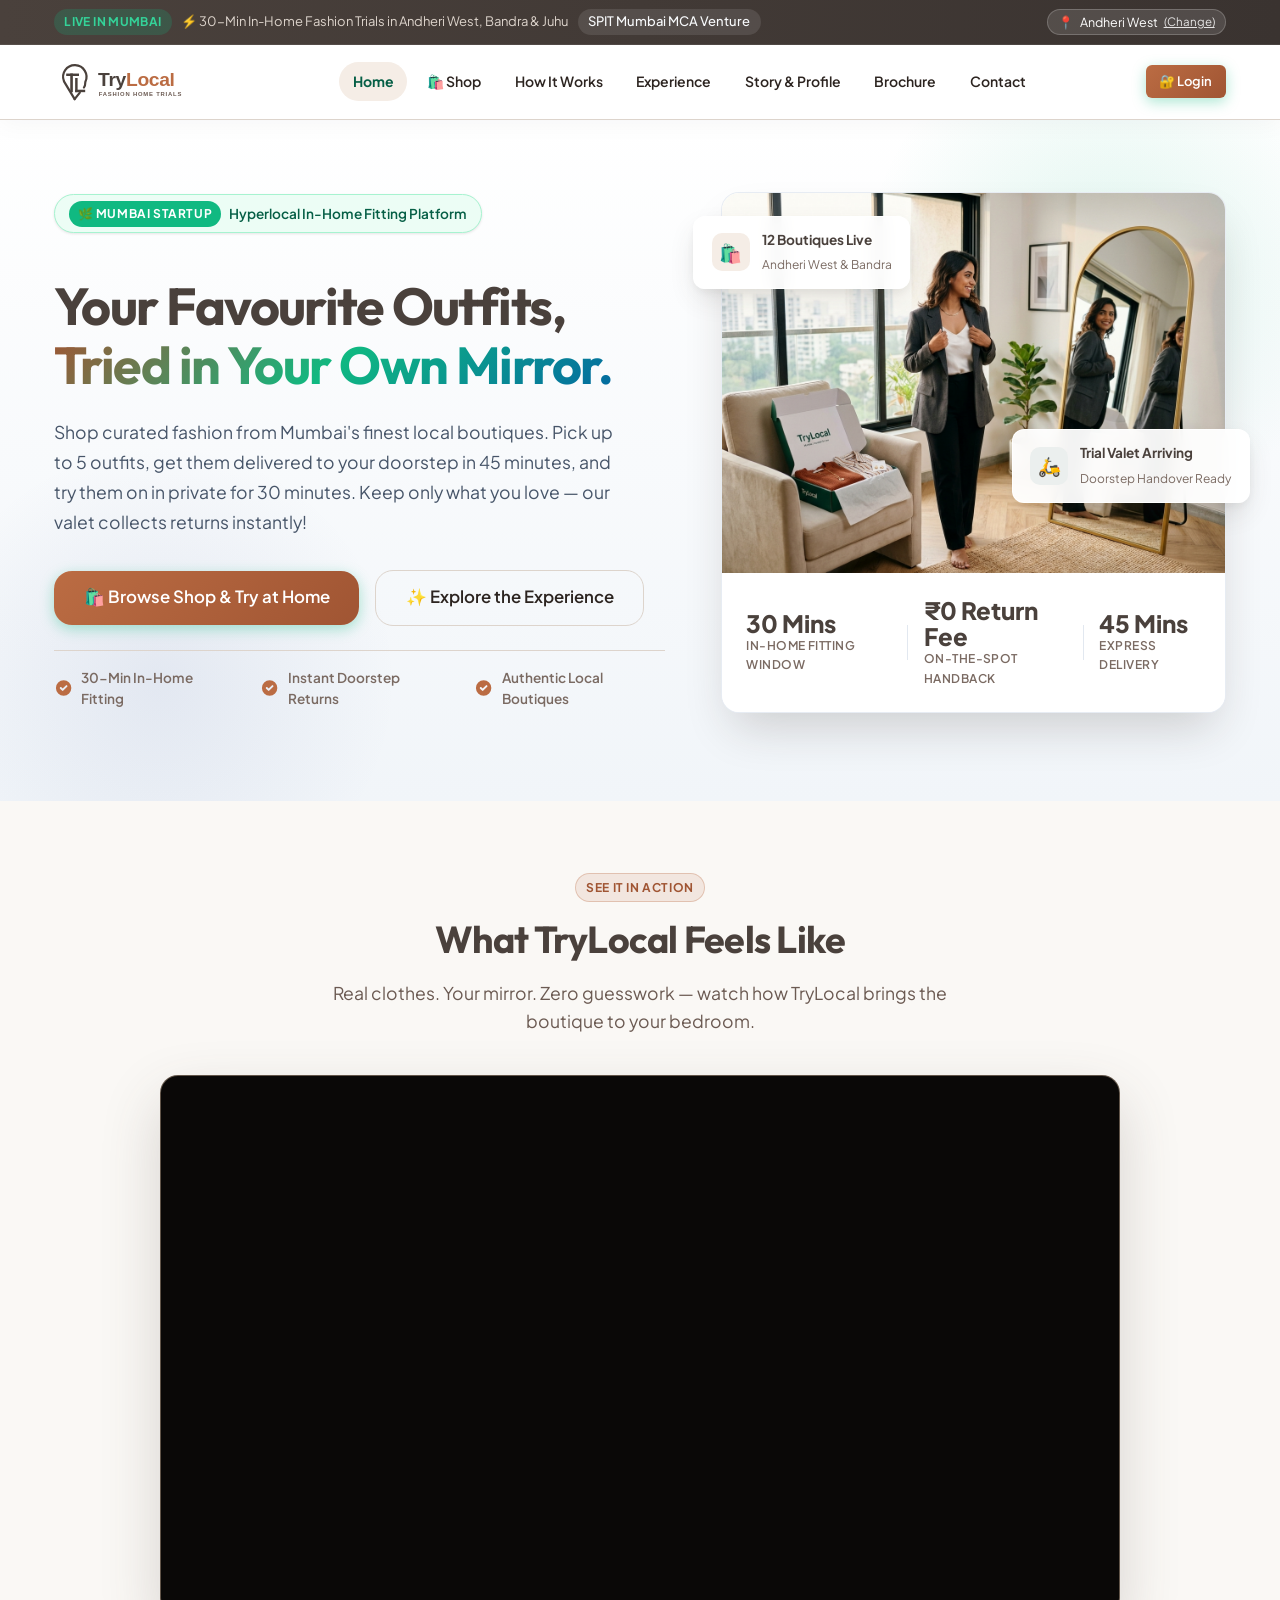
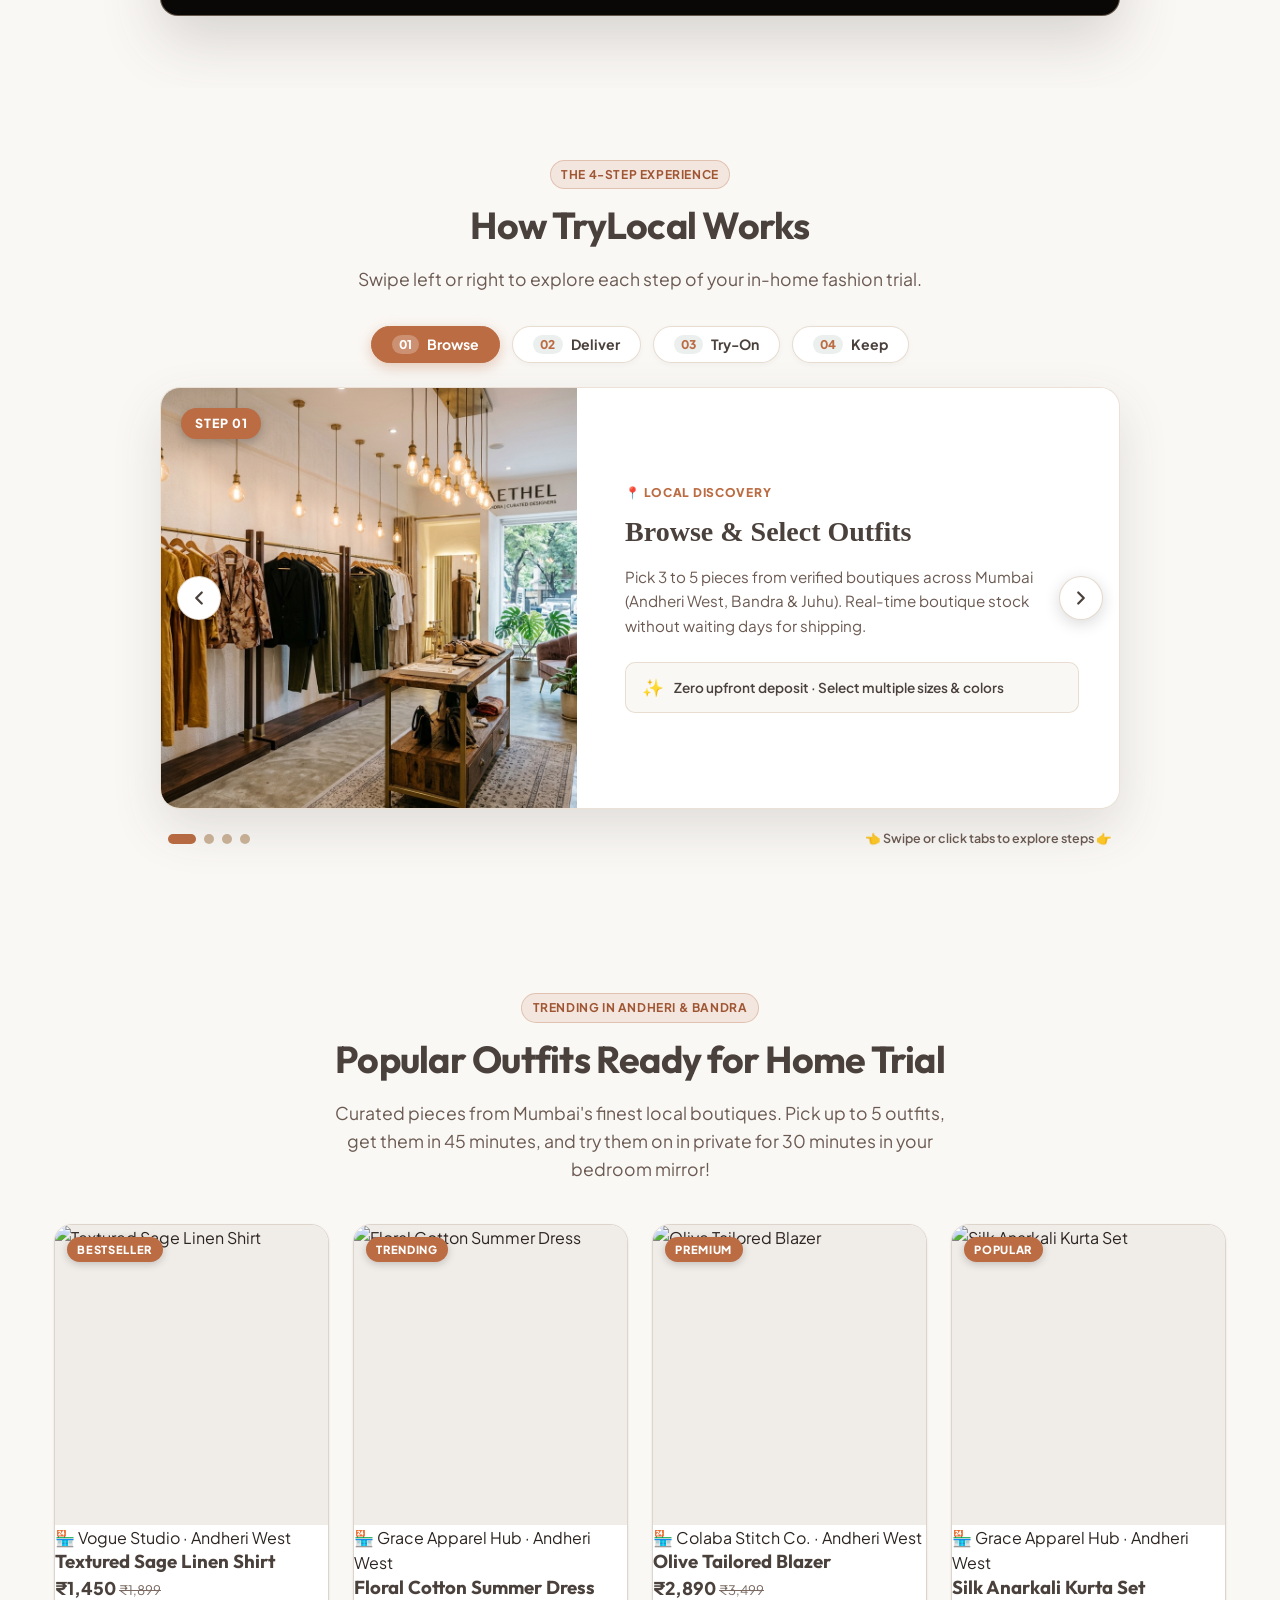
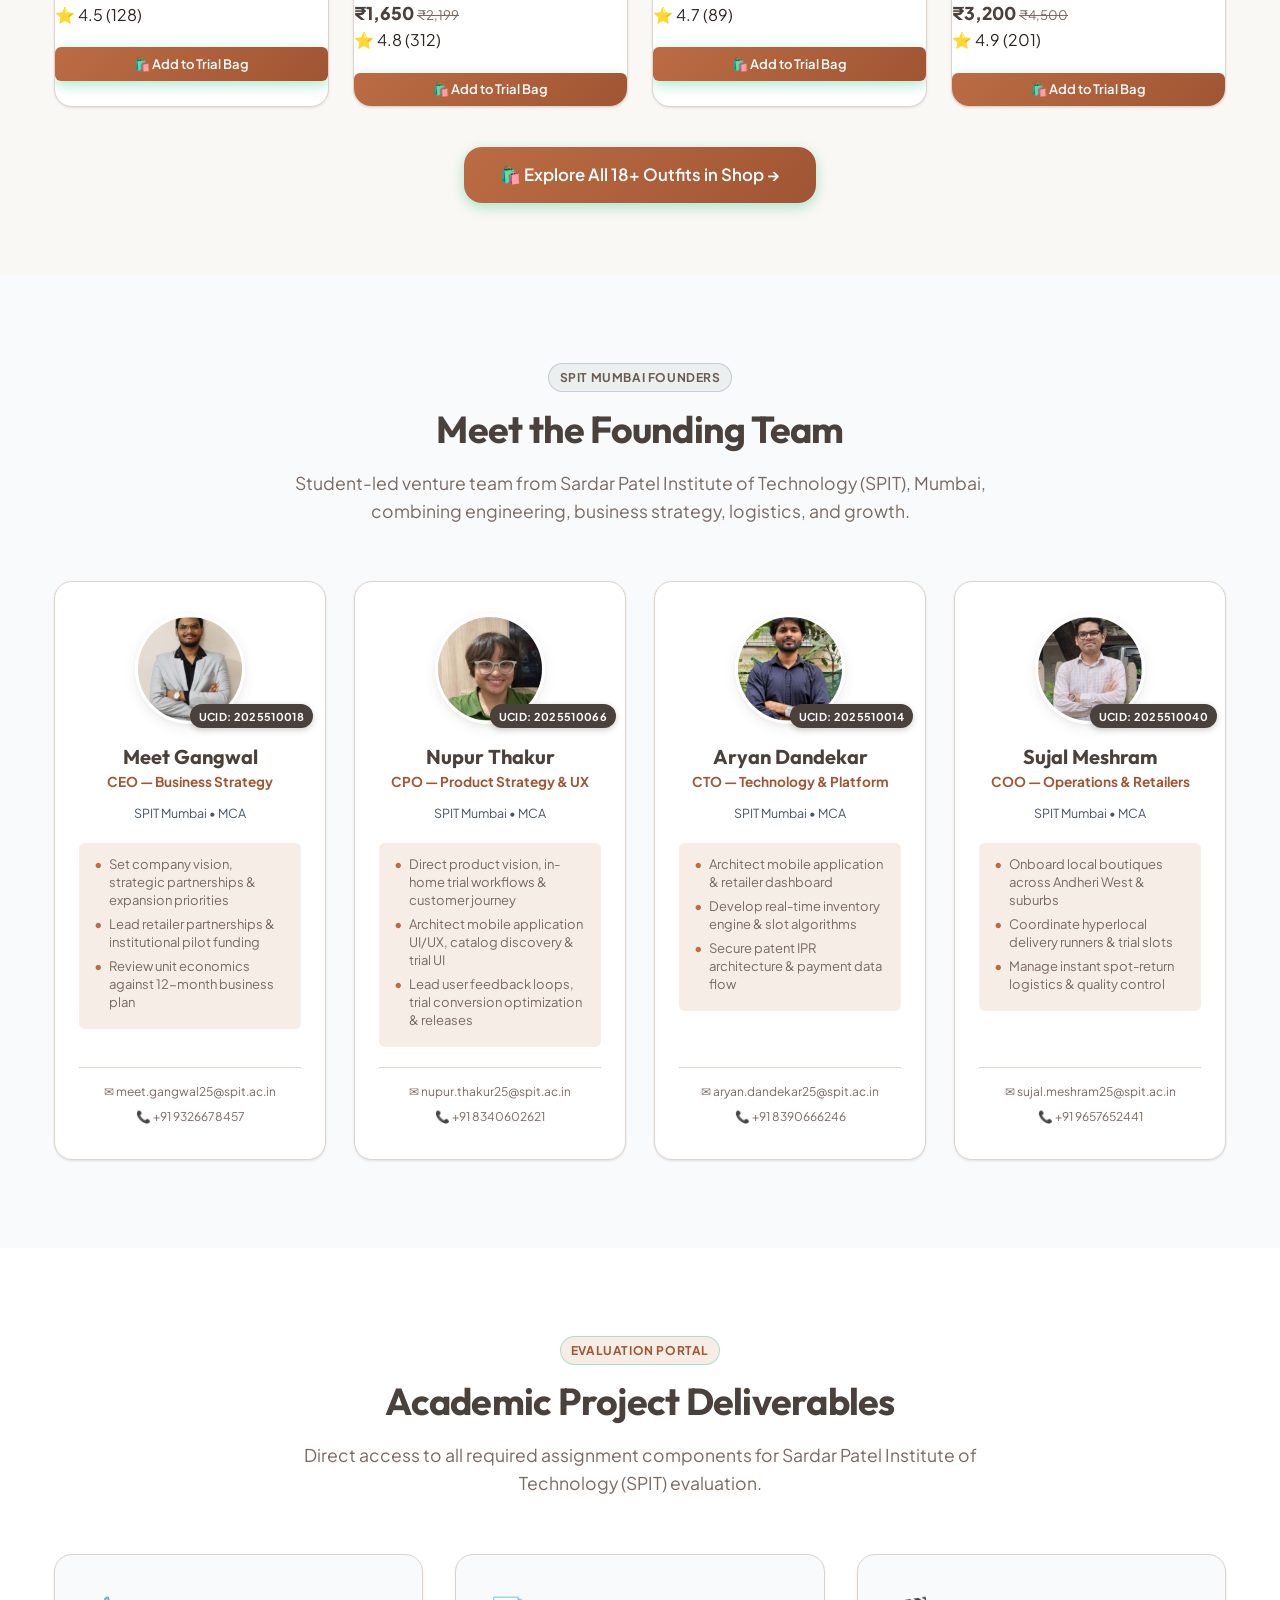
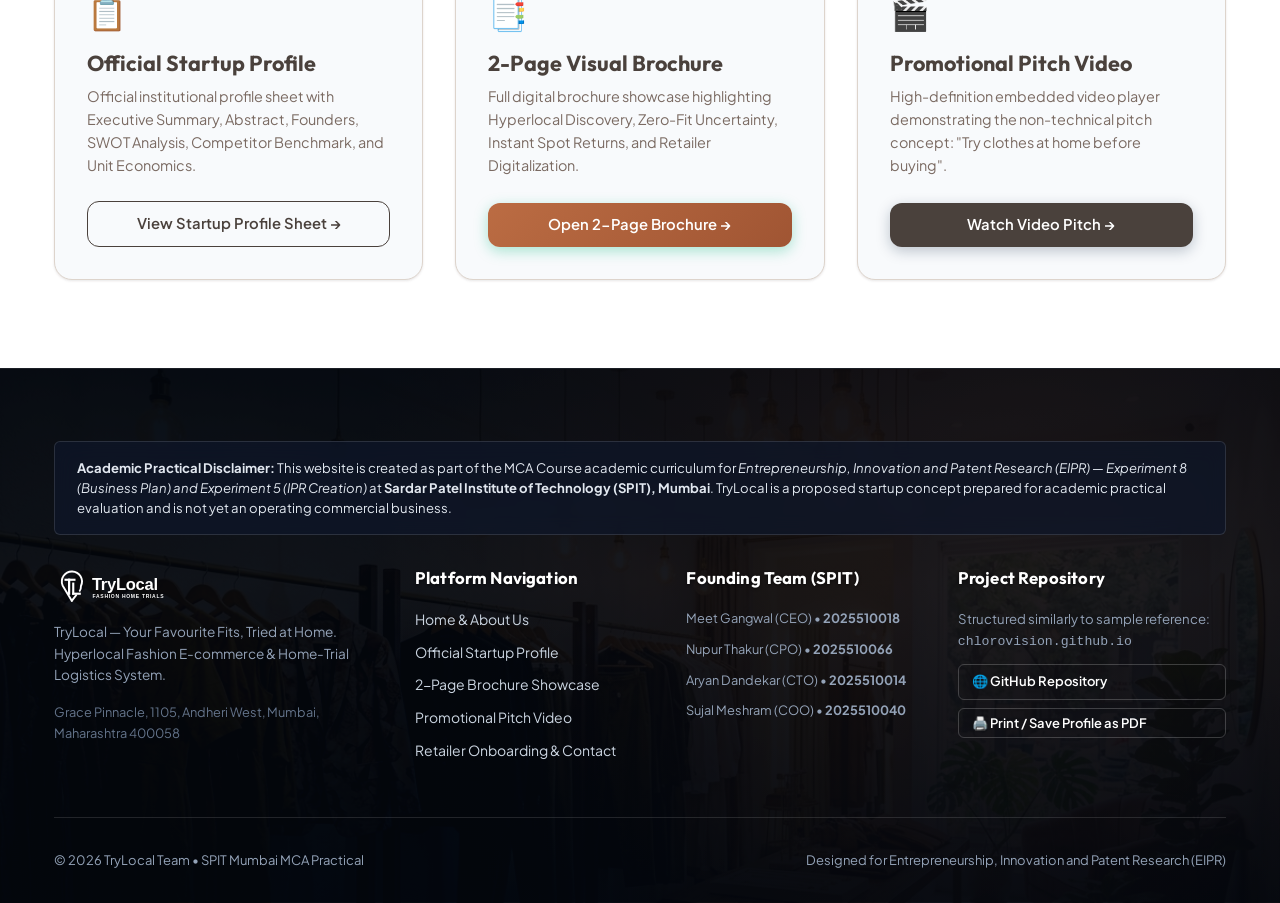
==== index.html @ 3a633166 "style: elevate hero floater above metric card and add faded boutique background to footer" ====
<!DOCTYPE html>
<html lang="en">
<head>
  <meta charset="UTF-8">
  <meta name="viewport" content="width=device-width, initial-scale=1.0">
  <title>TryLocal | Your Favourite Fits, Tried at Home | Hyperlocal Fashion Home-Trial Platform</title>
  <meta name="description" content="TryLocal connects Mumbai clothing shoppers with nearby local boutiques for scheduled home trials. Try clothes in your home mirror before buying. SPIT MCA Academic Project.">
  <meta name="keywords" content="TryLocal, Hyperlocal Fashion, Home Trial, SPIT Mumbai, E-commerce, Fashion Logistics, Mumbai Clothing Retail">
  
  <!-- Favicon -->
  <link rel="icon" type="image/svg+xml" href="assets/logo.svg">
  
  <!-- Stylesheets -->
  <link rel="stylesheet" href="css/style.css?v=3">
  <!-- Leaflet CSS for OpenStreetMap -->
  <link rel="stylesheet" href="https://unpkg.com/leaflet@1.9.4/dist/leaflet.css" integrity="sha256-p4NxAoJBhIIN+hmNHrzRCf9tD/miZyoHS5obTRR9BMY=" crossorigin="">
</head>
<body>

  <!-- Top Institutional & Announcement Bar -->
  <div class="top-bar">
    <div class="container top-bar-inner">
      <div style="display:flex; align-items:center; gap:0.6rem; flex-wrap:wrap;">
        <span class="top-bar-badge">Live in Mumbai</span>
        <span>⚡ 30-Min In-Home Fashion Trials in Andheri West, Bandra &amp; Juhu</span>
        <span class="top-bar-lead-pill">SPIT Mumbai MCA Venture</span>
      </div>
      <div class="top-bar-meta">
        <button class="top-bar-loc-btn location-picker-btn" id="topbar-location-btn" style="background:rgba(255,255,255,0.12); border:1px solid rgba(255,255,255,0.2); color:#FFFFFF; font-family:inherit; font-size:0.78rem; cursor:pointer; display:inline-flex; align-items:center; gap:0.35rem; padding:0.25rem 0.65rem; border-radius:9999px; transition:all 0.2s;" title="Click to choose delivery location & store in Mumbai">
          <span>📍</span> <span class="current-location-text" id="current-location-text">Andheri West, Mumbai</span>
          <span style="text-decoration:underline; font-size:0.72rem; opacity:0.85;">(Change)</span>
        </button>
      </div>
    </div>
  </div>

  <!-- Main Sticky Header (Fixed & Non-wrapping) -->
  <header class="site-header">
    <div class="container navbar">
      <!-- Nav Brand -->
      <a href="index.html" class="brand-link" id="brand-logo-link">
        <img src="assets/logo.svg" alt="TryLocal Logo" height="44">
      </a>

      <!-- Desktop Nav Menu (Non-wrapping clean links) -->
      <nav>
        <ul class="nav-menu" id="primary-nav">
          <li><a href="index.html" class="nav-link active" id="nav-home">Home</a></li>
          <li><a href="shop.html" class="nav-link" id="nav-shop">🛍️ Shop</a></li>
          <li><a href="#how-it-works" class="nav-link" id="nav-workflow">How It Works</a></li>
          <li><a href="#experience" class="nav-link" id="nav-experience">Experience</a></li>
          <li><a href="profile.html" class="nav-link" id="nav-profile">Story &amp; Profile</a></li>
          <li><a href="brochure.html" class="nav-link" id="nav-brochure">Brochure</a></li>
          <li><a href="contact.html" class="nav-link" id="nav-contact">Contact</a></li>
        </ul>
      </nav>

      <!-- CTA Group (Auth Area & Mobile Toggle) -->
      <div class="nav-cta-group">
        <div id="header-auth-area"></div>
        <!-- Mobile Toggle Button -->
        <button class="mobile-toggle" aria-label="Toggle navigation menu" id="mobile-toggle-btn">
          <span></span>
          <span></span>
          <span></span>
        </button>
      </div>
    </div>
  </header>

  <!-- Hero Section -->
  <main>
    <section class="hero-section" id="hero">
      <div class="hero-bg-shapes">
        <div class="hero-blob-1"></div>
        <div class="hero-blob-2"></div>
      </div>

      <div class="container hero-grid">
        <!-- Hero Left Column -->
        <div class="hero-content">
          <div class="hero-academic-banner" style="display:inline-flex; align-items:center; gap:0.5rem; background:#ECFDF5; border:1px solid #A7F3D0; padding:0.35rem 0.85rem; border-radius:9999px; margin-bottom:1.25rem;">
            <span class="badge badge-green" style="background:#10B981; color:#FFFFFF; padding:0.15rem 0.5rem; font-size:0.75rem; border-radius:9999px;">🌿 Mumbai Startup</span>
            <span style="font-size:0.85rem; color:#065F46; font-weight:600;">Hyperlocal In-Home Fitting Platform</span>
          </div>

          <h1 class="hero-title">
            Your Favourite Outfits, <br>
            <span class="gradient-text">Tried in Your Own Mirror.</span>
          </h1>

          <p class="hero-description" style="font-size:1.1rem; line-height:1.7; color:#475569;">
            Shop curated fashion from Mumbai's finest local boutiques. Pick up to 5 outfits, get them delivered to your doorstep in 45 minutes, and try them on in private for 30 minutes. Keep only what you love — our valet collects returns instantly!
          </p>

          <div class="hero-cta-row">
            <a href="shop.html" class="btn btn-lg btn-primary" id="hero-btn-shop">
              <span>🛍️ Browse Shop &amp; Try at Home</span>
            </a>
            <a href="#experience" class="btn btn-lg btn-outline" id="hero-btn-experience">
              <span>✨ Explore the Experience</span>
            </a>
          </div>

          <div class="hero-trust-row">
            <div class="trust-item">
              <svg class="trust-icon" fill="currentColor" viewBox="0 0 20 20">
                <path fill-rule="evenodd" d="M10 18a8 8 0 100-16 8 8 0 000 16zm3.707-9.293a1 1 0 00-1.414-1.414L9 10.586 7.707 9.293a1 1 0 00-1.414 1.414l2 2a1 1 0 001.414 0l4-4z" clip-rule="evenodd"></path>
              </svg>
              <span>30-Min In-Home Fitting</span>
            </div>
            <div class="trust-item">
              <svg class="trust-icon" fill="currentColor" viewBox="0 0 20 20">
                <path fill-rule="evenodd" d="M10 18a8 8 0 100-16 8 8 0 000 16zm3.707-9.293a1 1 0 00-1.414-1.414L9 10.586 7.707 9.293a1 1 0 00-1.414 1.414l2 2a1 1 0 001.414 0l4-4z" clip-rule="evenodd"></path>
              </svg>
              <span>Instant Doorstep Returns</span>
            </div>
            <div class="trust-item">
              <svg class="trust-icon" fill="currentColor" viewBox="0 0 20 20">
                <path fill-rule="evenodd" d="M10 18a8 8 0 100-16 8 8 0 000 16zm3.707-9.293a1 1 0 00-1.414-1.414L9 10.586 7.707 9.293a1 1 0 00-1.414 1.414l2 2a1 1 0 001.414 0l4-4z" clip-rule="evenodd"></path>
              </svg>
              <span>Authentic Local Boutiques</span>
            </div>
          </div>
        </div>

        <!-- Hero Right Column: Photographic Showcase with Floating Badges -->
        <div class="hero-visual-wrapper">
          <!-- Top Floating Pill -->
          <div class="floating-pill floating-pill-left">
            <div class="pill-icon-box pill-icon-green">🛍️</div>
            <div class="pill-text">
              <strong>12 Boutiques Live</strong>
              <span>Andheri West &amp; Bandra</span>
            </div>
          </div>

          <!-- Main Visual Card with Realistic Home Mirror Image -->
          <div class="hero-card-main">
            <img src="assets/trylocal_fitting_mirror.jpg" alt="TryLocal Customer In-Home Mirror Fitting Experience" class="hero-img" style="aspect-ratio:4/3; object-fit:cover;">
            <div class="hero-card-overlay">
              <div class="hero-metric">
                <span class="hero-metric-val">30 Mins</span>
                <span class="hero-metric-label">In-Home Fitting Window</span>
              </div>
              <div style="height:35px; width:1px; background:#E2E8F0;"></div>
              <div class="hero-metric">
                <span class="hero-metric-val">₹0 Return Fee</span>
                <span class="hero-metric-label">On-the-spot Handback</span>
              </div>
              <div style="height:35px; width:1px; background:#E2E8F0;"></div>
              <div class="hero-metric">
                <span class="hero-metric-val">45 Mins</span>
                <span class="hero-metric-label">Express Delivery</span>
              </div>
            </div>
          </div>

          <!-- Bottom Floating Pill -->
          <div class="floating-pill floating-pill-right">
            <div class="pill-icon-box pill-icon-blue">🛵</div>
            <div class="pill-text">
              <strong>Trial Valet Arriving</strong>
              <span>Doorstep Handover Ready</span>
            </div>
          </div>
        </div>
      </div>
    </section>

    <!-- Video Section -->
    <section class="section-py" id="experience" style="background:#FAF8F5; padding: 4.5rem 0;">
      <div class="container">
        <div class="section-header" style="margin-bottom:2.5rem; text-align:center;">
          <span class="badge badge-amber section-tag">See It In Action</span>
          <h2 class="section-title">What TryLocal Feels Like</h2>
          <p class="section-subtitle" style="color:#6B5A52; max-width:620px; margin:0 auto;">
            Real clothes. Your mirror. Zero guesswork — watch how TryLocal brings the boutique to your bedroom.
          </p>
        </div>

        <!-- 16:9 Centered Widescreen Video Showcase -->
        <div class="video-showcase-card" style="max-width:960px; margin:0 auto; border-radius:18px; overflow:hidden; box-shadow:0 24px 60px rgba(74,65,60,0.2); border:1px solid rgba(204,180,153,0.45); background:#0A0807;">
          <div style="position:relative; width:100%; padding-top:56.25%;">
            <iframe
              id="trylocal-video-iframe"
              src="https://drive.google.com/file/d/1EXAqi4V9Hag-8HY2-lWvq5NryW11QBE4/preview"
              title="TryLocal — Fashion Home Trials Mumbai"
              allow="accelerometer; autoplay; clipboard-write; encrypted-media; gyroscope; picture-in-picture"
              allowfullscreen
              style="position:absolute; top:0; left:0; width:100%; height:100%; border:none; display:block;"
            ></iframe>
          </div>
        </div>
      </div>
    </section>

    <!-- How It Works — Swipable Left-Right Step Card Showcase -->
    <section class="section-py" id="how-it-works" style="background:#FAF8F5; padding: 4.5rem 0;">
      <!-- Scoped styling to ensure instant, reliable rendering -->
      <style>
        .hiw-slider-card-container {
          max-width: 960px;
          margin: 0 auto;
        }
        .hiw-step-tabs {
          display: flex;
          justify-content: center;
          gap: 0.75rem;
          margin-bottom: 1.5rem;
          flex-wrap: wrap;
        }
        .hiw-tab-btn {
          background: #FFFFFF;
          border: 1px solid rgba(204, 180, 153, 0.45);
          border-radius: 9999px;
          padding: 0.5rem 1.25rem;
          font-size: 0.88rem;
          font-weight: 700;
          color: #4A413C;
          cursor: pointer;
          display: inline-flex;
          align-items: center;
          gap: 0.5rem;
          transition: all 0.25s ease;
          box-shadow: 0 2px 6px rgba(0,0,0,0.04);
        }
        .hiw-tab-btn .tab-num {
          font-size: 0.75rem;
          background: #EBEFEE;
          color: #BB6C43;
          padding: 0.15rem 0.45rem;
          border-radius: 9999px;
          font-weight: 800;
        }
        .hiw-tab-btn.active {
          background: #BB6C43;
          color: #FFFFFF;
          border-color: #BB6C43;
          box-shadow: 0 4px 14px rgba(187, 108, 67, 0.35);
        }
        .hiw-tab-btn.active .tab-num {
          background: rgba(255, 255, 255, 0.25);
          color: #FFFFFF;
        }
        .hiw-slider-card {
          position: relative;
          background: #FFFFFF;
          border-radius: 20px;
          overflow: hidden;
          box-shadow: 0 20px 50px rgba(74, 65, 60, 0.14);
          border: 1px solid rgba(204, 180, 153, 0.4);
          touch-action: pan-y;
          user-select: none;
        }
        .hiw-slider-viewport {
          overflow: hidden;
          width: 100%;
        }
        .hiw-slider-track {
          display: flex;
          width: 400%;
          transition: transform 0.45s cubic-bezier(0.22, 1, 0.36, 1);
          will-change: transform;
        }
        .hiw-card-slide {
          width: 25%;
          flex-shrink: 0;
          display: flex;
          flex-direction: row;
          min-height: 420px;
          box-sizing: border-box;
        }
        .hiw-card-img-col {
          flex: 1.1;
          position: relative;
          overflow: hidden;
          min-height: 420px;
          background: #EBEFEE;
        }
        .hiw-card-img {
          width: 100%;
          height: 100%;
          object-fit: cover;
          display: block;
          transition: transform 0.6s ease;
        }
        .hiw-card-slide:hover .hiw-card-img {
          transform: scale(1.03);
        }
        .hiw-step-tag {
          position: absolute;
          top: 1.25rem;
          left: 1.25rem;
          background: #BB6C43;
          color: #FFFFFF;
          font-size: 0.78rem;
          font-weight: 800;
          letter-spacing: 0.08em;
          text-transform: uppercase;
          padding: 0.35rem 0.85rem;
          border-radius: 9999px;
          box-shadow: 0 4px 12px rgba(0,0,0,0.25);
        }
        .hiw-card-content-col {
          flex: 1.2;
          padding: 3rem 2.5rem 3rem 3rem;
          display: flex;
          flex-direction: column;
          justify-content: center;
          background: #FFFFFF;
        }
        .hiw-pill-mini {
          display: inline-block;
          align-self: flex-start;
          font-size: 0.75rem;
          font-weight: 800;
          color: #BB6C43;
          letter-spacing: 0.06em;
          text-transform: uppercase;
          margin-bottom: 0.75rem;
        }
        .hiw-card-title {
          font-family: 'Playfair Display', serif;
          font-size: 1.75rem;
          font-weight: 700;
          color: #4A413C;
          line-height: 1.25;
          margin-bottom: 1rem;
        }
        .hiw-card-desc {
          font-size: 0.95rem;
          color: #6B5A52;
          line-height: 1.6;
          margin-bottom: 1.5rem;
        }
        .hiw-card-feature {
          display: flex;
          align-items: center;
          gap: 0.65rem;
          font-size: 0.85rem;
          font-weight: 600;
          color: #4A413C;
          background: #FAF8F5;
          border: 1px solid rgba(204, 180, 153, 0.4);
          padding: 0.65rem 1rem;
          border-radius: 10px;
        }
        .hiw-card-feature .hcf-icon {
          font-size: 1.1rem;
        }
        .hiw-nav-arrow {
          position: absolute;
          top: 50%;
          transform: translateY(-50%);
          width: 44px;
          height: 44px;
          border-radius: 50%;
          background: #FFFFFF;
          border: 1px solid rgba(204, 180, 153, 0.5);
          color: #4A413C;
          display: flex;
          align-items: center;
          justify-content: center;
          cursor: pointer;
          box-shadow: 0 4px 16px rgba(0,0,0,0.15);
          transition: all 0.2s ease;
          z-index: 5;
        }
        .hiw-nav-arrow:hover {
          background: #BB6C43;
          color: #FFFFFF;
          border-color: #BB6C43;
          transform: translateY(-50%) scale(1.08);
        }
        .hiw-nav-prev { left: 1rem; }
        .hiw-nav-next { right: 1rem; }
        .hiw-slider-footer {
          display: flex;
          justify-content: space-between;
          align-items: center;
          margin-top: 1.25rem;
          padding: 0 0.5rem;
        }
        .hiw-dots-group {
          display: flex;
          gap: 0.5rem;
        }
        .hiw-slider-dot {
          width: 10px;
          height: 10px;
          border-radius: 50%;
          background: #CCB499;
          border: none;
          cursor: pointer;
          transition: all 0.25s ease;
          padding: 0;
        }
        .hiw-slider-dot.active {
          width: 28px;
          border-radius: 9999px;
          background: #BB6C43;
        }
        .hiw-swipe-hint {
          font-size: 0.78rem;
          color: #6B5A52;
          font-weight: 600;
        }
        @media (max-width: 768px) {
          .hiw-card-slide {
            flex-direction: column;
            min-height: auto;
          }
          .hiw-card-img-col {
            min-height: 220px;
            height: 220px;
          }
          .hiw-card-content-col {
            padding: 1.75rem 1.5rem 2rem;
          }
          .hiw-card-title {
            font-size: 1.35rem;
          }
          .hiw-nav-arrow {
            display: none;
          }
        }
      </style>

      <div class="container">
        <div class="section-header" style="margin-bottom:2rem; text-align:center;">
          <span class="badge badge-amber section-tag">The 4-Step Experience</span>
          <h2 class="section-title">How TryLocal Works</h2>
          <p class="section-subtitle" style="color:#6B5A52; max-width:580px; margin:0 auto;">
            Swipe left or right to explore each step of your in-home fashion trial.
          </p>
        </div>

        <!-- Swipable Showcase Card Container -->
        <div class="hiw-slider-card-container">
          <!-- Step Selector Tabs -->
          <div class="hiw-step-tabs" id="hiw-step-tabs">
            <button class="hiw-tab-btn active" data-step="0"><span class="tab-num">01</span> Browse</button>
            <button class="hiw-tab-btn" data-step="1"><span class="tab-num">02</span> Deliver</button>
            <button class="hiw-tab-btn" data-step="2"><span class="tab-num">03</span> Try-On</button>
            <button class="hiw-tab-btn" data-step="3"><span class="tab-num">04</span> Keep</button>
          </div>

          <!-- Main Slider Card Frame -->
          <div class="hiw-slider-card" id="hiw-slider-card">
            <!-- Viewport -->
            <div class="hiw-slider-viewport" id="hiw-slider-viewport">
              <!-- Slides Track -->
              <div class="hiw-slider-track" id="hiw-slider-track">

                <!-- Slide 1 -->
                <div class="hiw-card-slide" id="hiw-step-1">
                  <div class="hiw-card-img-col">
                    <img src="assets/trylocal_mumbai_boutique.jpg" alt="Browse Mumbai Boutiques" class="hiw-card-img">
                    <span class="hiw-step-tag">Step 01</span>
                  </div>
                  <div class="hiw-card-content-col">
                    <span class="hiw-pill-mini">📍 Local Discovery</span>
                    <h3 class="hiw-card-title">Browse &amp; Select Outfits</h3>
                    <p class="hiw-card-desc">
                      Pick 3 to 5 pieces from verified boutiques across Mumbai (Andheri West, Bandra &amp; Juhu). Real-time boutique stock without waiting days for shipping.
                    </p>
                    <div class="hiw-card-feature">
                      <span class="hcf-icon">✨</span>
                      <span>Zero upfront deposit · Select multiple sizes &amp; colors</span>
                    </div>
                  </div>
                </div>

                <!-- Slide 2 -->
                <div class="hiw-card-slide" id="hiw-step-2">
                  <div class="hiw-card-img-col">
                    <img src="assets/trylocal_doorstep_handover.jpg" alt="Doorstep Handover" class="hiw-card-img">
                    <span class="hiw-step-tag" style="background:#C8906D;">Step 02</span>
                  </div>
                  <div class="hiw-card-content-col">
                    <span class="hiw-pill-mini">🛵 Hyperlocal Logistics</span>
                    <h3 class="hiw-card-title">45-Minute Doorstep Drop</h3>
                    <p class="hiw-card-desc">
                      Our TryLocal runner collects your garments directly from the boutique and delivers a fresh, sanitized garment bag straight to your home at your booked slot.
                    </p>
                    <div class="hiw-card-feature">
                      <span class="hcf-icon">⏱️</span>
                      <span>Guaranteed arrival window · Direct store-to-door transit</span>
                    </div>
                  </div>
                </div>

                <!-- Slide 3 -->
                <div class="hiw-card-slide" id="hiw-step-3">
                  <div class="hiw-card-img-col">
                    <img src="assets/trylocal_fitting_mirror.jpg" alt="Try In Mirror" class="hiw-card-img">
                    <span class="hiw-step-tag" style="background:#CCB499; color:#4A413C;">Step 03</span>
                  </div>
                  <div class="hiw-card-content-col">
                    <span class="hiw-pill-mini">🪞 In-Home Fitting</span>
                    <h3 class="hiw-card-title">30-Minute Mirror Trial</h3>
                    <p class="hiw-card-desc">
                      Try everything on in the comfort of your bedroom. Feel fabrics, pair pieces with your own shoes and accessories, and see real colors in natural home daylight.
                    </p>
                    <div class="hiw-card-feature">
                      <span class="hcf-icon">👗</span>
                      <span>Complete privacy · Zero rushing or awkward fitting rooms</span>
                    </div>
                  </div>
                </div>

                <!-- Slide 4 -->
                <div class="hiw-card-slide" id="hiw-step-4">
                  <div class="hiw-card-img-col">
                    <img src="assets/trylocal_unboxing_kit.jpg" alt="Keep What Fits" class="hiw-card-img">
                    <span class="hiw-step-tag" style="background:#4A413C;">Step 04</span>
                  </div>
                  <div class="hiw-card-content-col">
                    <span class="hiw-pill-mini">💳 Instant Settlement</span>
                    <h3 class="hiw-card-title">Keep What Fits, Return The Rest</h3>
                    <p class="hiw-card-desc">
                      Pay only for what you love via UPI or card. Hand unwanted pieces back to the runner on the spot with zero repacking, return labels, or courier waits.
                    </p>
                    <div class="hiw-card-feature">
                      <span class="hcf-icon">🎉</span>
                      <span>Instant checkout · Trial fee 100% waived upon purchase</span>
                    </div>
                  </div>
                </div>

              </div><!-- /hiw-slider-track -->
            </div><!-- /hiw-slider-viewport -->

            <!-- Navigation Controls Overlay -->
            <button class="hiw-nav-arrow hiw-nav-prev" id="hiw-card-prev" aria-label="Previous step">
              <svg width="22" height="22" viewBox="0 0 24 24" fill="none" stroke="currentColor" stroke-width="2.5" stroke-linecap="round" stroke-linejoin="round"><polyline points="15 18 9 12 15 6"/></svg>
            </button>
            <button class="hiw-nav-arrow hiw-nav-next" id="hiw-card-next" aria-label="Next step">
              <svg width="22" height="22" viewBox="0 0 24 24" fill="none" stroke="currentColor" stroke-width="2.5" stroke-linecap="round" stroke-linejoin="round"><polyline points="9 18 15 12 9 6"/></svg>
            </button>
          </div>

          <!-- Slider Indicators & Swipe Hint -->
          <div class="hiw-slider-footer">
            <div class="hiw-dots-group" id="hiw-dots-group">
              <button class="hiw-slider-dot active" data-step="0" aria-label="Step 1"></button>
              <button class="hiw-slider-dot" data-step="1" aria-label="Step 2"></button>
              <button class="hiw-slider-dot" data-step="2" aria-label="Step 3"></button>
              <button class="hiw-slider-dot" data-step="3" aria-label="Step 4"></button>
            </div>
            <div class="hiw-swipe-hint">
              <span>👈 Swipe or click tabs to explore steps 👉</span>
            </div>
          </div>
        </div>
      </div>
    </section>

    <!-- Trending Boutique Outfits Showcase (Replaced Simulator with Real E-Commerce Showcase) -->
    <section class="section-py" id="featured-shop" style="background:#FAF8F5; padding: 4.5rem 0;">
      <div class="container">
        <div class="section-header" style="text-align:center; margin-bottom:2.5rem;">
          <span class="badge badge-amber section-tag">Trending in Andheri &amp; Bandra</span>
          <h2 class="section-title">Popular Outfits Ready for Home Trial</h2>
          <p class="section-subtitle" style="max-width:620px; margin:0 auto; color:#6B5A52;">
            Curated pieces from Mumbai's finest local boutiques. Pick up to 5 outfits, get them in 45 minutes, and try them on in private for 30 minutes in your bedroom mirror!
          </p>
        </div>

        <div class="shop-products-grid" style="display:grid; grid-template-columns:repeat(auto-fill, minmax(260px, 1fr)); gap:1.5rem; margin-bottom:2.5rem;">
          <!-- Card 1 -->
          <div class="product-card">
            <div class="product-img-wrap">
              <img src="https://images.unsplash.com/photo-1596755094514-f87e34085b2c?w=400&h=500&fit=crop" alt="Textured Sage Linen Shirt" class="product-img" loading="lazy">
              <span class="product-badge">Bestseller</span>
            </div>
            <div class="product-body">
              <div class="product-store">🏪 Vogue Studio · Andheri West</div>
              <h3 class="product-title">Textured Sage Linen Shirt</h3>
              <div class="product-meta-row">
                <div class="product-price-box">
                  <span class="product-price">₹1,450</span>
                  <span class="product-original-price">₹1,899</span>
                </div>
                <div class="product-rating">⭐ 4.5 (128)</div>
              </div>
              <a href="shop.html" class="btn btn-sm btn-primary" style="width:100%; margin-top:0.75rem;">
                <span>🛍️ Add to Trial Bag</span>
              </a>
            </div>
          </div>

          <!-- Card 2 -->
          <div class="product-card">
            <div class="product-img-wrap">
              <img src="https://images.unsplash.com/photo-1572804013309-59a88b7e92f1?w=400&h=500&fit=crop" alt="Floral Cotton Summer Dress" class="product-img" loading="lazy">
              <span class="product-badge">Trending</span>
            </div>
            <div class="product-body">
              <div class="product-store">🏪 Grace Apparel Hub · Andheri West</div>
              <h3 class="product-title">Floral Cotton Summer Dress</h3>
              <div class="product-meta-row">
                <div class="product-price-box">
                  <span class="product-price">₹1,650</span>
                  <span class="product-original-price">₹2,199</span>
                </div>
                <div class="product-rating">⭐ 4.8 (312)</div>
              </div>
              <a href="shop.html" class="btn btn-sm btn-primary" style="width:100%; margin-top:0.75rem;">
                <span>🛍️ Add to Trial Bag</span>
              </a>
            </div>
          </div>

          <!-- Card 3 -->
          <div class="product-card">
            <div class="product-img-wrap">
              <img src="https://images.unsplash.com/photo-1594938298603-c8148c4dae35?w=400&h=500&fit=crop" alt="Olive Tailored Blazer" class="product-img" loading="lazy">
              <span class="product-badge">Premium</span>
            </div>
            <div class="product-body">
              <div class="product-store">🏪 Colaba Stitch Co. · Andheri West</div>
              <h3 class="product-title">Olive Tailored Blazer</h3>
              <div class="product-meta-row">
                <div class="product-price-box">
                  <span class="product-price">₹2,890</span>
                  <span class="product-original-price">₹3,499</span>
                </div>
                <div class="product-rating">⭐ 4.7 (89)</div>
              </div>
              <a href="shop.html" class="btn btn-sm btn-primary" style="width:100%; margin-top:0.75rem;">
                <span>🛍️ Add to Trial Bag</span>
              </a>
            </div>
          </div>

          <!-- Card 4 -->
          <div class="product-card">
            <div class="product-img-wrap">
              <img src="https://images.unsplash.com/photo-1610030469983-98e550d6193c?w=400&h=500&fit=crop" alt="Silk Anarkali Kurta Set" class="product-img" loading="lazy">
              <span class="product-badge">Popular</span>
            </div>
            <div class="product-body">
              <div class="product-store">🏪 Grace Apparel Hub · Andheri West</div>
              <h3 class="product-title">Silk Anarkali Kurta Set</h3>
              <div class="product-meta-row">
                <div class="product-price-box">
                  <span class="product-price">₹3,200</span>
                  <span class="product-original-price">₹4,500</span>
                </div>
                <div class="product-rating">⭐ 4.9 (201)</div>
              </div>
              <a href="shop.html" class="btn btn-sm btn-primary" style="width:100%; margin-top:0.75rem;">
                <span>🛍️ Add to Trial Bag</span>
              </a>
            </div>
          </div>
        </div>

        <div style="text-align:center;">
          <a href="shop.html" class="btn btn-lg btn-primary" style="padding:0.9rem 2.25rem;">
            <span>🛍️ Explore All 18+ Outfits in Shop →</span>
          </a>
        </div>
      </div>
    </section>


    <!-- Detailed Founding Team Section -->
    <section class="section-py" id="team" style="background:#F8FAFC;">
      <div class="container">
        <div class="section-header">
          <span class="badge badge-blue section-tag">SPIT Mumbai Founders</span>
          <h2 class="section-title">Meet the Founding Team</h2>
          <p class="section-subtitle">
            Student-led venture team from Sardar Patel Institute of Technology (SPIT), Mumbai, combining engineering, business strategy, logistics, and growth.
          </p>
        </div>

        <div class="team-grid">
          <!-- Member 1: Meet Gangwal (CEO) -->
          <div class="team-card" id="team-card-meet">
            <div class="team-avatar-wrapper">
              <img src="assets/photo-meet.jpg" alt="Meet Gangwal - CEO" class="team-avatar-img">
              <span class="team-ucid-badge">UCID: 2025510018</span>
            </div>
            <h3 class="team-name">Meet Gangwal</h3>
            <div class="team-role">CEO — Business Strategy</div>
            <p style="font-size:0.78rem; color:#475569; margin-bottom:0.4rem;">SPIT Mumbai • MCA</p>

            <ul class="team-responsibilities">
              <li>Set company vision, strategic partnerships &amp; expansion priorities</li>
              <li>Lead retailer partnerships &amp; institutional pilot funding</li>
              <li>Review unit economics against 12-month business plan</li>
            </ul>

            <div class="team-contact-box">
              <a href="mailto:meet.gangwal25@spit.ac.in" class="team-contact-link">
                <span>✉ meet.gangwal25@spit.ac.in</span>
              </a>
              <a href="tel:9326678457" class="team-contact-link">
                <span>📞 +91 9326678457</span>
              </a>
            </div>
          </div>

          <!-- Member 2: Nupur Thakur (CPO) -->
          <div class="team-card" id="team-card-nupur">
            <div class="team-avatar-wrapper">
              <img src="assets/photo-nupur.jpg" alt="Nupur Thakur - CPO" class="team-avatar-img">
              <span class="team-ucid-badge">UCID: 2025510066</span>
            </div>
            <h3 class="team-name">Nupur Thakur</h3>
            <div class="team-role">CPO — Product Strategy &amp; UX</div>
            <p style="font-size:0.78rem; color:#475569; margin-bottom:0.4rem;">SPIT Mumbai • MCA</p>

            <ul class="team-responsibilities">
              <li>Direct product vision, in-home trial workflows &amp; customer journey</li>
              <li>Architect mobile application UI/UX, catalog discovery &amp; trial UI</li>
              <li>Lead user feedback loops, trial conversion optimization &amp; releases</li>
            </ul>

            <div class="team-contact-box">
              <a href="mailto:nupur.thakur25@spit.ac.in" class="team-contact-link">
                <span>✉ nupur.thakur25@spit.ac.in</span>
              </a>
              <a href="tel:8340602621" class="team-contact-link">
                <span>📞 +91 8340602621</span>
              </a>
            </div>
          </div>

          <!-- Member 3: Aryan Dandekar (CTO) -->
          <div class="team-card" id="team-card-aryan">
            <div class="team-avatar-wrapper">
              <img src="assets/photo-aryan.jpg" alt="Aryan Dandekar - CTO" class="team-avatar-img">
              <span class="team-ucid-badge">UCID: 2025510014</span>
            </div>
            <h3 class="team-name">Aryan Dandekar</h3>
            <div class="team-role">CTO — Technology &amp; Platform</div>
            <p style="font-size:0.78rem; color:#475569; margin-bottom:0.4rem;">SPIT Mumbai • MCA</p>

            <ul class="team-responsibilities">
              <li>Architect mobile application &amp; retailer dashboard</li>
              <li>Develop real-time inventory engine &amp; slot algorithms</li>
              <li>Secure patent IPR architecture &amp; payment data flow</li>
            </ul>

            <div class="team-contact-box">
              <a href="mailto:aryan.dandekar25@spit.ac.in" class="team-contact-link">
                <span>✉ aryan.dandekar25@spit.ac.in</span>
              </a>
              <a href="tel:8390666246" class="team-contact-link">
                <span>📞 +91 8390666246</span>
              </a>
            </div>
          </div>

          <!-- Member 4: Sujal Meshram (COO) -->
          <div class="team-card" id="team-card-sujal">
            <div class="team-avatar-wrapper">
              <img src="assets/photo-sujal.jpg" alt="Sujal Meshram - COO" class="team-avatar-img">
              <span class="team-ucid-badge">UCID: 2025510040</span>
            </div>
            <h3 class="team-name">Sujal Meshram</h3>
            <div class="team-role">COO — Operations &amp; Retailers</div>
            <p style="font-size:0.78rem; color:#475569; margin-bottom:0.4rem;">SPIT Mumbai • MCA</p>

            <ul class="team-responsibilities">
              <li>Onboard local boutiques across Andheri West &amp; suburbs</li>
              <li>Coordinate hyperlocal delivery runners &amp; trial slots</li>
              <li>Manage instant spot-return logistics &amp; quality control</li>
            </ul>

            <div class="team-contact-box">
              <a href="mailto:sujal.meshram25@spit.ac.in" class="team-contact-link">
                <span>✉ sujal.meshram25@spit.ac.in</span>
              </a>
              <a href="tel:9657652441" class="team-contact-link">
                <span>📞 +91 9657652441</span>
              </a>
            </div>
          </div>
        </div>
      </div>
    </section>

    <!-- Quick Navigation to Essential Academic Deliverables -->
    <section class="section-py" style="background:#FFFFFF;">
      <div class="container">
        <div class="section-header">
          <span class="badge badge-green section-tag">Evaluation Portal</span>
          <h2 class="section-title">Academic Project Deliverables</h2>
          <p class="section-subtitle">
            Direct access to all required assignment components for Sardar Patel Institute of Technology (SPIT) evaluation.
          </p>
        </div>

        <div style="display:grid; grid-template-columns:repeat(3, 1fr); gap:2rem;">
          <!-- Card 1: Startup Profile -->
          <div style="background:#F8FAFC; border:1px solid var(--border-light); border-radius:var(--radius-lg); padding:2rem; display:flex; flex-direction:column; justify-content:space-between; box-shadow:var(--shadow-sm);">
            <div>
              <div style="font-size:2rem; margin-bottom:0.75rem;">📋</div>
              <h3 style="font-size:1.35rem; color:var(--color-primary); margin-bottom:0.5rem;">Official Startup Profile</h3>
              <p style="font-size:0.9rem; color:var(--text-muted); line-height:1.6; margin-bottom:1.5rem;">
                Official institutional profile sheet with Executive Summary, Abstract, Founders, SWOT Analysis, Competitor Benchmark, and Unit Economics.
              </p>
            </div>
            <a href="profile.html" class="btn btn-outline-primary" style="width:100%;">
              <span>View Startup Profile Sheet →</span>
            </a>
          </div>

          <!-- Card 2: 2-Page Brochure -->
          <div style="background:#F8FAFC; border:1px solid var(--border-light); border-radius:var(--radius-lg); padding:2rem; display:flex; flex-direction:column; justify-content:space-between; box-shadow:var(--shadow-sm);">
            <div>
              <div style="font-size:2rem; margin-bottom:0.75rem;">📑</div>
              <h3 style="font-size:1.35rem; color:var(--color-primary); margin-bottom:0.5rem;">2-Page Visual Brochure</h3>
              <p style="font-size:0.9rem; color:var(--text-muted); line-height:1.6; margin-bottom:1.5rem;">
                Full digital brochure showcase highlighting Hyperlocal Discovery, Zero-Fit Uncertainty, Instant Spot Returns, and Retailer Digitalization.
              </p>
            </div>
            <a href="brochure.html" class="btn btn-primary" style="width:100%;">
              <span>Open 2-Page Brochure →</span>
            </a>
          </div>

          <!-- Card 3: Video Demo -->
          <div style="background:#F8FAFC; border:1px solid var(--border-light); border-radius:var(--radius-lg); padding:2rem; display:flex; flex-direction:column; justify-content:space-between; box-shadow:var(--shadow-sm);">
            <div>
              <div style="font-size:2rem; margin-bottom:0.75rem;">🎬</div>
              <h3 style="font-size:1.35rem; color:var(--color-primary); margin-bottom:0.5rem;">Promotional Pitch Video</h3>
              <p style="font-size:0.9rem; color:var(--text-muted); line-height:1.6; margin-bottom:1.5rem;">
                High-definition embedded video player demonstrating the non-technical pitch concept: "Try clothes at home before buying".
              </p>
            </div>
            <a href="video.html" class="btn btn-secondary" style="width:100%;">
              <span>Watch Video Pitch →</span>
            </a>
          </div>
        </div>
      </div>
    </section>
  </main>

  <!-- Site Footer -->
  <footer class="site-footer">
    <div class="container">
      <!-- Academic Disclaimer Box -->
      <div class="academic-disclaimer-box">
        <strong>Academic Practical Disclaimer:</strong> This website is created as part of the MCA Course academic curriculum for <em>Entrepreneurship, Innovation and Patent Research (EIPR) — Experiment 8 (Business Plan) and Experiment 5 (IPR Creation)</em> at <strong>Sardar Patel Institute of Technology (SPIT), Mumbai</strong>. TryLocal is a proposed startup concept prepared for academic practical evaluation and is not yet an operating commercial business.
      </div>

      <div class="footer-grid">
        <!-- Col 1: Brand Info -->
        <div class="footer-col">
          <div style="display:flex; align-items:center; gap:0.5rem; margin-bottom:1rem;">
            <img src="assets/logo.svg" alt="TryLocal" height="38" style="filter:brightness(0) invert(1);">
          </div>
          <p style="font-size:0.85rem; line-height:1.6; color:#94A3B8; margin-bottom:1rem;">
            TryLocal — Your Favourite Fits, Tried at Home.<br>
            Hyperlocal Fashion E-commerce &amp; Home-Trial Logistics System.
          </p>
          <p style="font-size:0.8rem; color:#64748B;">
            Grace Pinnacle, 1105, Andheri West, Mumbai, Maharashtra 400058
          </p>
        </div>

        <!-- Col 2: Navigation Links -->
        <div class="footer-col">
          <h4>Platform Navigation</h4>
          <ul class="footer-links">
            <li><a href="index.html">Home &amp; About Us</a></li>
            <li><a href="profile.html">Official Startup Profile</a></li>
            <li><a href="brochure.html">2-Page Brochure Showcase</a></li>
            <li><a href="video.html">Promotional Pitch Video</a></li>
            <li><a href="contact.html">Retailer Onboarding &amp; Contact</a></li>
          </ul>
        </div>

        <!-- Col 3: SPIT Team UCIDs -->
        <div class="footer-col">
          <h4>Founding Team (SPIT)</h4>
          <ul class="footer-links" style="font-size:0.8rem;">
            <li>Meet Gangwal (CEO) • <strong>2025510018</strong></li>
            <li>Nupur Thakur (CPO) • <strong>2025510066</strong></li>
            <li>Aryan Dandekar (CTO) • <strong>2025510014</strong></li>
            <li>Sujal Meshram (COO) • <strong>2025510040</strong></li>
          </ul>
        </div>

        <!-- Col 4: Links & GitHub Pages Reference -->
        <div class="footer-col">
          <h4>Project Repository</h4>
          <p style="font-size:0.825rem; color:#94A3B8; margin-bottom:0.75rem;">
            Structured similarly to sample reference: <code>chlorovision.github.io</code>
          </p>
          <div style="display:flex; flex-direction:column; gap:0.5rem;">
            <a href="https://github.com/Elenal0/TryLocal" target="_blank" rel="noopener" class="btn btn-sm btn-outline" style="border-color:rgba(255,255,255,0.2); color:#FFFFFF; justify-content:flex-start;">
              <span>🌐 GitHub Repository</span>
            </a>
            <button class="btn btn-sm btn-outline action-download-profile" style="border-color:rgba(255,255,255,0.2); color:#FFFFFF; justify-content:flex-start;">
              <span>🖨️ Print / Save Profile as PDF</span>
            </button>
          </div>
        </div>
      </div>

      <div class="footer-bottom">
        <div>© 2026 TryLocal Team • SPIT Mumbai MCA Practical</div>
        <div>Designed for Entrepreneurship, Innovation and Patent Research (EIPR)</div>
      </div>
    </div>
  </footer>

  <!-- Scripts -->
  <script src="js/auth.js"></script>
  <script src="js/main.js"></script>
</body>
</html>
---- css/style.css ----
/* ==========================================================================
   TryLocal - Hyperlocal Fashion E-commerce & Home-Trial Logistics
   Institutional Project: Sardar Patel Institute of Technology (SPIT), Mumbai
   Authors: Aryan Dandekar, Meet Gangwal, Sujal Meshram, Nupur Thakur
   Design System & Modern Stylesheet
   ========================================================================== */

@import url('https://fonts.googleapis.com/css2?family=Outfit:wght@400;500;600;700;800&family=Plus+Jakarta+Sans:wght@300;400;500;600;700&display=swap');

:root {
  /* === Amber Walnut Morning Palette === */
  --color-primary: #4A413C;        /* Deep Walnut */
  --color-primary-light: #6B5A52;  /* Warm Bark */
  --color-primary-subtle: #EBEFEE; /* Light Linen */

  --color-accent: #BB6C43;         /* Amber Rust (CTA) */
  --color-accent-dark: #A05533;    /* Deeper Amber */
  --color-accent-light: #C8906D;   /* Copper */
  --color-accent-subtle: #F5EDE6;  /* Blush Sand */

  --color-sand: #CCB499;           /* Warm Sand */
  --color-linen: #EBEFEE;          /* Linen White */
  --color-walnut: #4A413C;         /* Deep Walnut */

  --color-warning: #D97706;
  --color-danger: #DC2626;
  --color-info: #BB6C43;

  /* Backgrounds */
  --bg-page: #EBEFEE;              /* Linen */
  --bg-surface: #FFFFFF;
  --bg-subtle: #F5EDE6;            /* Blush Sand */
  --bg-dark: #4A413C;              /* Deep Walnut */
  --bg-dark-surface: #3A3330;      /* Darker Walnut */

  /* Text */
  --text-main: #2C2420;            /* Dark Espresso */
  --text-muted: #7A6A62;           /* Muted Taupe */
  --text-light: #A89990;           /* Light Taupe */
  --text-inverted: #FFFFFF;

  --border-light: #DDD4CC;         /* Warm Beige Border */
  --border-accent: rgba(187, 108, 67, 0.25);
  --border-blue: rgba(74, 65, 60, 0.15);

  /* Shadows */
  --shadow-sm: 0 1px 3px rgba(74, 65, 60, 0.08), 0 1px 2px rgba(74, 65, 60, 0.05);
  --shadow-md: 0 4px 14px -2px rgba(74, 65, 60, 0.12), 0 2px 6px -2px rgba(74, 65, 60, 0.06);
  --shadow-lg: 0 12px 28px -4px rgba(74, 65, 60, 0.14), 0 4px 12px -2px rgba(74, 65, 60, 0.07);
  --shadow-xl: 0 24px 48px -12px rgba(44, 36, 32, 0.2);
  --shadow-accent: 0 10px 25px -5px rgba(187, 108, 67, 0.4);

  /* Radii & Transitions */
  --radius-sm: 6px;
  --radius-md: 12px;
  --radius-lg: 18px;
  --radius-full: 9999px;
  --transition: all 0.25s cubic-bezier(0.16, 1, 0.3, 1);

  /* Fonts */
  --font-heading: 'Outfit', -apple-system, BlinkMacSystemFont, 'Segoe UI', sans-serif;
  --font-body: 'Plus Jakarta Sans', -apple-system, BlinkMacSystemFont, 'Segoe UI', sans-serif;
}

/* ==========================================================================
   Base & Reset
   ========================================================================== */
*, *::before, *::after {
  box-sizing: border-box;
  margin: 0;
  padding: 0;
}

html {
  scroll-behavior: smooth;
  font-size: 16px;
  -webkit-text-size-adjust: 100%;
}

body {
  font-family: var(--font-body);
  background-color: var(--bg-page);
  color: var(--text-main);
  line-height: 1.6;
  overflow-x: hidden;
  -webkit-font-smoothing: antialiased;
}

img, svg {
  display: block;
  max-width: 100%;
}

a {
  color: inherit;
  text-decoration: none;
  transition: var(--transition);
}

button {
  font-family: inherit;
  cursor: pointer;
  border: none;
  background: none;
  transition: var(--transition);
}

h1, h2, h3, h4, h5, h6 {
  font-family: var(--font-heading);
  color: var(--color-primary);
  font-weight: 700;
  line-height: 1.25;
}

/* Container */
.container {
  width: 100%;
  max-width: 1220px;
  margin: 0 auto;
  padding: 0 1.5rem;
}

.container-narrow {
  max-width: 960px;
  margin: 0 auto;
  padding: 0 1.5rem;
}

/* ==========================================================================
   Header & Navigation (Fixed & Non-wrapping)
   ========================================================================== */
/* Top Header Banner */
.top-bar {
  background: linear-gradient(90deg, #4A413C 0%, #3A3330 100%);
  color: #DDD4CC;
  font-size: 0.8125rem;
  padding: 0.55rem 0;
  border-bottom: 1px solid rgba(255, 255, 255, 0.08);
  position: relative;
  z-index: 1001;
}

.top-bar-inner {
  display: flex;
  align-items: center;
  justify-content: space-between;
  flex-wrap: wrap;
  gap: 0.75rem;
}

.top-bar-badge {
  display: inline-flex;
  align-items: center;
  gap: 0.4rem;
  background: rgba(16, 185, 129, 0.2);
  color: #34D399;
  padding: 0.2rem 0.65rem;
  border-radius: var(--radius-full);
  font-weight: 700;
  font-size: 0.75rem;
  letter-spacing: 0.03em;
  text-transform: uppercase;
}

.top-bar-meta {
  display: flex;
  align-items: center;
  gap: 1.25rem;
  font-size: 0.8125rem;
}

.top-bar-meta a {
  display: inline-flex;
  align-items: center;
  gap: 0.4rem;
  color: #CBD5E1;
  white-space: nowrap;
}

.top-bar-meta a:hover {
  color: var(--color-accent-light);
}

.top-bar-lead-pill {
  background: rgba(255, 255, 255, 0.1);
  padding: 0.15rem 0.65rem;
  border-radius: var(--radius-full);
  color: #F8FAFC;
  font-weight: 500;
}

/* Main Sticky Navbar */
.site-header {
  position: sticky;
  top: 0;
  z-index: 1000;
  background: rgba(255, 255, 255, 0.96);
  backdrop-filter: blur(14px);
  -webkit-backdrop-filter: blur(14px);
  border-bottom: 1px solid var(--border-light);
  box-shadow: 0 4px 25px rgba(15, 23, 42, 0.04);
  transition: var(--transition);
}

.navbar {
  display: flex;
  align-items: center;
  justify-content: space-between;
  height: 74px;
  gap: 1rem;
}

.brand-link {
  display: flex;
  align-items: center;
  gap: 0.75rem;
  flex-shrink: 0;
  white-space: nowrap;
}

.brand-link img, .brand-logo-svg {
  height: 44px;
  width: auto;
}

/* Navigation Links - STRICTLY PREVENT WRAPPING */
.nav-menu {
  display: flex;
  align-items: center;
  list-style: none;
  gap: 0.4rem;
  white-space: nowrap;
  flex-shrink: 0;
}

.nav-link {
  padding: 0.5rem 0.85rem;
  border-radius: var(--radius-full);
  font-size: 0.875rem;
  font-weight: 600;
  color: var(--text-main);
  position: relative;
  white-space: nowrap;
  word-break: keep-all;
  transition: var(--transition);
  display: inline-flex;
  align-items: center;
}

.nav-link:hover {
  color: var(--color-accent-dark);
  background: var(--color-accent-subtle);
}

.nav-link.active {
  color: #065F46;
  background: var(--color-accent-subtle);
  font-weight: 700;
}

.nav-cta-group {
  display: flex;
  align-items: center;
  gap: 0.75rem;
  flex-shrink: 0;
  white-space: nowrap;
}

/* Mobile Toggle */
.mobile-toggle {
  display: none;
  flex-direction: column;
  justify-content: space-between;
  width: 28px;
  height: 20px;
  background: transparent;
  padding: 0;
}

.mobile-toggle span {
  display: block;
  height: 3px;
  width: 100%;
  background-color: var(--color-primary);
  border-radius: 3px;
  transition: var(--transition);
}

.mobile-toggle.is-active span:nth-child(1) {
  transform: translateY(8.5px) rotate(45deg);
}
.mobile-toggle.is-active span:nth-child(2) {
  opacity: 0;
}
.mobile-toggle.is-active span:nth-child(3) {
  transform: translateY(-8.5px) rotate(-45deg);
}

/* ==========================================================================
   Buttons & UI Elements
   ========================================================================== */
.btn {
  display: inline-flex;
  align-items: center;
  justify-content: center;
  gap: 0.5rem;
  padding: 0.65rem 1.35rem;
  border-radius: var(--radius-md);
  font-size: 0.925rem;
  font-weight: 600;
  text-align: center;
  white-space: nowrap;
  transition: var(--transition);
}

.btn-primary {
  background: linear-gradient(135deg, var(--color-accent) 0%, var(--color-accent-dark) 100%);
  color: #FFFFFF;
  box-shadow: 0 4px 14px rgba(16, 185, 129, 0.35);
}

.btn-primary:hover {
  transform: translateY(-2px);
  box-shadow: 0 6px 20px rgba(16, 185, 129, 0.45);
  background: linear-gradient(135deg, #12cf92 0%, var(--color-accent-dark) 100%);
}

.btn-secondary {
  background: var(--color-primary);
  color: #FFFFFF;
  box-shadow: 0 4px 14px rgba(10, 37, 64, 0.25);
}

.btn-secondary:hover {
  background: var(--color-primary-light);
  transform: translateY(-2px);
  box-shadow: 0 6px 20px rgba(10, 37, 64, 0.35);
}

.btn-outline {
  background: transparent;
  border: 1.5px solid var(--border-light);
  color: var(--text-main);
}

.btn-outline:hover {
  border-color: var(--color-accent);
  color: var(--color-accent-dark);
  background: var(--color-accent-subtle);
  transform: translateY(-2px);
}

.btn-outline-primary {
  background: transparent;
  border: 1.5px solid var(--color-primary);
  color: var(--color-primary);
}

.btn-outline-primary:hover {
  background: var(--color-primary);
  color: #FFFFFF;
  transform: translateY(-2px);
}

.btn-sm {
  padding: 0.4rem 0.85rem;
  font-size: 0.8125rem;
  border-radius: var(--radius-sm);
}

.btn-lg {
  padding: 0.85rem 1.85rem;
  font-size: 1.05rem;
  border-radius: var(--radius-lg);
}

.badge {
  display: inline-flex;
  align-items: center;
  gap: 0.35rem;
  font-size: 0.75rem;
  font-weight: 700;
  text-transform: uppercase;
  letter-spacing: 0.05em;
  padding: 0.25rem 0.65rem;
  border-radius: var(--radius-full);
}

.badge-green {
  background: var(--color-accent-subtle);
  color: var(--color-accent-dark);
  border: 1px solid rgba(16, 185, 129, 0.3);
}

.badge-blue {
  background: var(--color-primary-subtle);
  color: var(--color-primary-light);
  border: 1px solid rgba(30, 58, 138, 0.2);
}

.badge-warning {
  background: #FEF3C7;
  color: #B45309;
  border: 1px solid #FDE68A;
}

/* ==========================================================================
   Section Headers & Common Layout
   ========================================================================== */
.section-py {
  padding: 5.5rem 0;
}

.section-py-sm {
  padding: 3.5rem 0;
}

.section-header {
  text-align: center;
  max-width: 760px;
  margin: 0 auto 3.5rem;
}

.section-tag {
  display: inline-block;
  margin-bottom: 0.85rem;
}

.section-title {
  font-size: 2.35rem;
  margin-bottom: 1rem;
  letter-spacing: -0.02em;
}

.section-subtitle {
  font-size: 1.1rem;
  color: var(--text-muted);
  line-height: 1.6;
}

/* ==========================================================================
   Hero Section
   ========================================================================== */
.hero-section {
  position: relative;
  background: linear-gradient(180deg, #FFFFFF 0%, #F1F5F9 100%);
  padding: 4.5rem 0 5.5rem;
  overflow: hidden;
}

.hero-bg-shapes {
  position: absolute;
  inset: 0;
  pointer-events: none;
  z-index: 1;
}

.hero-blob-1 {
  position: absolute;
  top: -100px;
  right: -80px;
  width: 500px;
  height: 500px;
  background: radial-gradient(circle, rgba(16, 185, 129, 0.12) 0%, rgba(255, 255, 255, 0) 70%);
  border-radius: 50%;
}

.hero-blob-2 {
  position: absolute;
  bottom: -120px;
  left: -80px;
  width: 480px;
  height: 480px;
  background: radial-gradient(circle, rgba(30, 58, 138, 0.08) 0%, rgba(255, 255, 255, 0) 70%);
  border-radius: 50%;
}

.hero-grid {
  display: grid;
  grid-template-columns: 1.15fr 0.95fr;
  align-items: center;
  gap: 3.5rem;
  position: relative;
  z-index: 2;
}

.hero-content {
  display: flex;
  flex-direction: column;
  gap: 1.5rem;
}

.hero-academic-banner {
  display: inline-flex;
  align-items: center;
  gap: 0.6rem;
  background: #FFFFFF;
  border: 1px solid var(--border-light);
  padding: 0.4rem 0.9rem;
  border-radius: var(--radius-full);
  box-shadow: var(--shadow-sm);
  width: fit-content;
  font-size: 0.8125rem;
  color: var(--text-muted);
}

.hero-academic-banner strong {
  color: var(--color-primary);
}

.hero-title {
  font-size: 3.25rem;
  line-height: 1.12;
  letter-spacing: -0.03em;
  color: var(--color-primary);
}

.hero-title .gradient-text {
  background: linear-gradient(135deg, var(--color-accent-dark) 0%, #10B981 50%, #0369A1 100%);
  -webkit-background-clip: text;
  -webkit-text-fill-color: transparent;
}

.hero-description {
  font-size: 1.18rem;
  color: #475569;
  line-height: 1.65;
  max-width: 580px;
}

.hero-cta-row {
  display: flex;
  flex-wrap: wrap;
  align-items: center;
  gap: 1rem;
  margin-top: 0.5rem;
}

.hero-trust-row {
  display: flex;
  align-items: center;
  gap: 1.75rem;
  padding-top: 1rem;
  border-top: 1px solid var(--border-light);
}

.trust-item {
  display: flex;
  align-items: center;
  gap: 0.5rem;
  font-size: 0.85rem;
  font-weight: 600;
  color: var(--text-muted);
}

.trust-icon {
  width: 20px;
  height: 20px;
  color: var(--color-accent);
}

/* Hero Visual & Interactive Mockup */
.hero-visual-wrapper {
  position: relative;
}

.hero-card-main {
  background: #FFFFFF;
  border-radius: var(--radius-lg);
  overflow: hidden;
  box-shadow: var(--shadow-xl);
  border: 1px solid rgba(226, 232, 240, 0.8);
  transition: transform 0.4s ease;
}

.hero-card-main:hover {
  transform: translateY(-4px);
}

.hero-img {
  width: 100%;
  height: 380px;
  object-fit: cover;
  display: block;
}

.hero-card-overlay {
  padding: 1.5rem;
  background: #FFFFFF;
  display: flex;
  align-items: center;
  justify-content: space-between;
  gap: 1rem;
}

.hero-metric {
  display: flex;
  flex-direction: column;
}

.hero-metric-val {
  font-size: 1.5rem;
  font-weight: 800;
  color: var(--color-primary);
  line-height: 1.1;
}

.hero-metric-label {
  font-size: 0.75rem;
  color: var(--text-muted);
  text-transform: uppercase;
  font-weight: 600;
  letter-spacing: 0.04em;
}

.floating-pill {
  position: absolute;
  background: rgba(255, 255, 255, 0.95);
  backdrop-filter: blur(8px);
  padding: 0.75rem 1.1rem;
  border-radius: var(--radius-md);
  box-shadow: var(--shadow-lg);
  border: 1px solid rgba(255, 255, 255, 0.9);
  display: flex;
  align-items: center;
  gap: 0.75rem;
  z-index: 3;
}

.floating-pill-left {
  top: 24px;
  left: -28px;
  animation: floatSlow 4s ease-in-out infinite alternate;
}

.floating-pill-right {
  bottom: 210px; /* Positioned on the photo, safely above the white overlay card so return fee and delivery metrics are 100% visible */
  right: -24px;
  animation: floatSlow 4s ease-in-out infinite alternate 2s;
}

@keyframes floatSlow {
  0% { transform: translateY(0px); }
  100% { transform: translateY(-8px); }
}

.pill-icon-box {
  width: 38px;
  height: 38px;
  border-radius: 10px;
  display: flex;
  align-items: center;
  justify-content: center;
  font-size: 1.15rem;
}

.pill-icon-green {
  background: var(--color-accent-subtle);
  color: var(--color-accent-dark);
}

.pill-icon-blue {
  background: var(--color-primary-subtle);
  color: var(--color-primary-light);
}

.pill-text strong {
  display: block;
  font-size: 0.85rem;
  color: var(--color-primary);
}

.pill-text span {
  font-size: 0.75rem;
  color: var(--text-muted);
}

/* ==========================================================================
   Vision & Mission Section
   ========================================================================== */
.vision-mission-grid {
  display: grid;
  grid-template-columns: 1fr 1fr;
  gap: 2rem;
}

.vm-card {
  position: relative;
  border-radius: var(--radius-lg);
  padding: 2.75rem;
  color: #FFFFFF;
  overflow: hidden;
  box-shadow: var(--shadow-lg);
  display: flex;
  flex-direction: column;
  justify-content: space-between;
  transition: transform 0.3s ease;
}

.vm-card:hover {
  transform: translateY(-4px);
}

.vm-card-vision {
  background: linear-gradient(135deg, #0A2540 0%, #153A6A 100%);
  border: 1px solid rgba(255, 255, 255, 0.1);
}

.vm-card-mission {
  background: linear-gradient(135deg, #064E3B 0%, #065F46 60%, #047857 100%);
  border: 1px solid rgba(255, 255, 255, 0.1);
}

.vm-icon-wrap {
  width: 58px;
  height: 58px;
  border-radius: 16px;
  display: flex;
  align-items: center;
  justify-content: center;
  background: rgba(255, 255, 255, 0.15);
  backdrop-filter: blur(6px);
  margin-bottom: 1.75rem;
}

.vm-header-label {
  font-size: 0.8rem;
  letter-spacing: 0.12em;
  text-transform: uppercase;
  color: rgba(255, 255, 255, 0.7);
  font-weight: 700;
  margin-bottom: 0.5rem;
}

.vm-title {
  color: #FFFFFF;
  font-size: 1.85rem;
  margin-bottom: 1.15rem;
}

.vm-text {
  font-size: 1.125rem;
  line-height: 1.7;
  color: rgba(255, 255, 255, 0.92);
  margin-bottom: 1.75rem;
}

.vm-footer-tag {
  font-size: 0.85rem;
  padding-top: 1.25rem;
  border-top: 1px solid rgba(255, 255, 255, 0.15);
  color: rgba(255, 255, 255, 0.8);
  font-weight: 500;
  font-style: italic;
}

/* ==========================================================================
   Team Section
   ========================================================================== */
.team-grid {
  display: grid;
  grid-template-columns: repeat(4, 1fr);
  gap: 1.75rem;
}

.team-card {
  background: #FFFFFF;
  border: 1px solid var(--border-light);
  border-radius: var(--radius-lg);
  padding: 2rem 1.5rem;
  box-shadow: var(--shadow-sm);
  display: flex;
  flex-direction: column;
  align-items: center;
  text-align: center;
  position: relative;
  transition: var(--transition);
}

.team-card:hover {
  transform: translateY(-6px);
  box-shadow: var(--shadow-lg);
  border-color: rgba(16, 185, 129, 0.4);
}

.team-avatar-wrapper {
  position: relative;
  width: 110px;
  height: 110px;
  margin-bottom: 1.25rem;
}

.team-avatar-img {
  width: 100%;
  height: 100%;
  border-radius: 50%;
  object-fit: cover;
  box-shadow: var(--shadow-md);
  border: 3px solid #FFFFFF;
}

.team-ucid-badge {
  position: absolute;
  bottom: -4px;
  background: var(--color-primary);
  color: #FFFFFF;
  font-size: 0.68rem;
  font-weight: 700;
  padding: 0.2rem 0.55rem;
  border-radius: var(--radius-full);
  letter-spacing: 0.03em;
  white-space: nowrap;
  box-shadow: 0 2px 6px rgba(0, 0, 0, 0.2);
}

.team-name {
  font-size: 1.25rem;
  margin-bottom: 0.25rem;
  color: var(--color-primary);
}

.team-role {
  font-size: 0.85rem;
  font-weight: 700;
  color: var(--color-accent-dark);
  margin-bottom: 0.85rem;
  line-height: 1.3;
}

.team-responsibilities {
  list-style: none;
  font-size: 0.8125rem;
  color: var(--text-muted);
  text-align: left;
  margin: 0.75rem 0 1.25rem;
  padding: 0.75rem;
  background: var(--bg-subtle);
  border-radius: var(--radius-sm);
  width: 100%;
}

.team-responsibilities li {
  margin-bottom: 0.35rem;
  position: relative;
  padding-left: 1.1rem;
  line-height: 1.4;
}

.team-responsibilities li::before {
  content: "•";
  position: absolute;
  left: 0.2rem;
  color: var(--color-accent);
  font-weight: bold;
}

.team-contact-box {
  width: 100%;
  border-top: 1px solid var(--border-light);
  padding-top: 0.85rem;
  margin-top: auto;
  display: flex;
  flex-direction: column;
  gap: 0.4rem;
  font-size: 0.75rem;
}

.team-contact-link {
  display: inline-flex;
  align-items: center;
  justify-content: center;
  gap: 0.35rem;
  color: var(--text-muted);
}

.team-contact-link:hover {
  color: var(--color-accent-dark);
}

/* ==========================================================================
   Operational Journey & 10-Step Workflow
   ========================================================================== */
.workflow-section {
  background: #FFFFFF;
  border-top: 1px solid var(--border-light);
  border-bottom: 1px solid var(--border-light);
}

.workflow-stepper {
  display: grid;
  grid-template-columns: repeat(5, 1fr);
  gap: 1.25rem;
  margin-bottom: 2rem;
}

.workflow-step-card {
  background: var(--bg-page);
  border: 1px solid var(--border-light);
  border-radius: var(--radius-md);
  padding: 1.35rem 1.1rem;
  position: relative;
  transition: var(--transition);
  display: flex;
  flex-direction: column;
}

.workflow-step-card:hover {
  background: #FFFFFF;
  border-color: var(--color-accent);
  box-shadow: var(--shadow-md);
  transform: translateY(-3px);
}

.workflow-step-num {
  width: 32px;
  height: 32px;
  border-radius: 50%;
  background: var(--color-primary);
  color: #FFFFFF;
  font-weight: 800;
  font-size: 0.85rem;
  display: flex;
  align-items: center;
  justify-content: center;
  margin-bottom: 0.85rem;
  box-shadow: 0 2px 6px rgba(10, 37, 64, 0.25);
}

.step-card-active .workflow-step-num {
  background: var(--color-accent);
  box-shadow: 0 2px 8px rgba(16, 185, 129, 0.4);
}

.workflow-step-title {
  font-size: 0.95rem;
  font-weight: 700;
  margin-bottom: 0.4rem;
  color: var(--color-primary);
}

.workflow-step-desc {
  font-size: 0.8rem;
  color: var(--text-muted);
  line-height: 1.45;
}

.workflow-decision-banner {
  background: linear-gradient(135deg, #EFF6FF 0%, #ECFDF5 100%);
  border: 1.5px dashed #10B981;
  border-radius: var(--radius-lg);
  padding: 1.75rem 2rem;
  margin-top: 1.5rem;
  display: flex;
  align-items: center;
  justify-content: space-between;
  flex-wrap: wrap;
  gap: 1.5rem;
}

.decision-info-left {
  max-width: 600px;
}

.decision-info-left h4 {
  font-size: 1.2rem;
  color: var(--color-primary);
  margin-bottom: 0.35rem;
}

.decision-info-left p {
  font-size: 0.9rem;
  color: #475569;
}

.decision-pills {
  display: flex;
  gap: 1rem;
}

.decision-badge-keep {
  background: #10B981;
  color: #FFFFFF;
  padding: 0.6rem 1.1rem;
  border-radius: var(--radius-md);
  font-size: 0.85rem;
  font-weight: 700;
  display: inline-flex;
  align-items: center;
  gap: 0.4rem;
}

.decision-badge-return {
  background: #0A2540;
  color: #FFFFFF;
  padding: 0.6rem 1.1rem;
  border-radius: var(--radius-md);
  font-size: 0.85rem;
  font-weight: 700;
  display: inline-flex;
  align-items: center;
  gap: 0.4rem;
}

/* ==========================================================================
   Interactive Try-At-Home Simulation Widget
   ========================================================================== */
.simulator-container {
  background: #FFFFFF;
  border-radius: var(--radius-lg);
  box-shadow: var(--shadow-xl);
  border: 1px solid var(--border-light);
  overflow: hidden;
  margin-top: 2rem;
}

.simulator-header {
  background: linear-gradient(90deg, #0A2540 0%, #153A6A 100%);
  color: #FFFFFF;
  padding: 1.25rem 2rem;
  display: flex;
  align-items: center;
  justify-content: space-between;
}

.simulator-header h3 {
  color: #FFFFFF;
  font-size: 1.25rem;
  display: flex;
  align-items: center;
  gap: 0.5rem;
}

.sim-body-grid {
  display: grid;
  grid-template-columns: 1.35fr 1fr;
  gap: 0;
}

.sim-picker-col {
  padding: 2rem;
  border-right: 1px solid var(--border-light);
}

.sim-summary-col {
  padding: 2rem;
  background: #F8FAFC;
  display: flex;
  flex-direction: column;
  justify-content: space-between;
}

.sim-clothes-grid {
  display: grid;
  grid-template-columns: repeat(3, 1fr);
  gap: 1rem;
  margin: 1.25rem 0;
}

.sim-item-card {
  border: 1.5px solid var(--border-light);
  border-radius: var(--radius-md);
  padding: 0.85rem;
  text-align: center;
  cursor: pointer;
  transition: var(--transition);
  background: #FFFFFF;
}

.sim-item-card:hover {
  border-color: var(--color-accent);
  transform: translateY(-2px);
}

.sim-item-card.is-selected {
  border-color: var(--color-accent);
  background: var(--color-accent-subtle);
  box-shadow: var(--shadow-sm);
}

.sim-item-thumb {
  font-size: 2.25rem;
  margin-bottom: 0.35rem;
}

.sim-item-name {
  font-size: 0.85rem;
  font-weight: 700;
  color: var(--color-primary);
  margin-bottom: 0.2rem;
}

.sim-item-store {
  font-size: 0.72rem;
  color: var(--text-muted);
}

.sim-item-price {
  font-size: 0.85rem;
  font-weight: 800;
  color: var(--color-accent-dark);
  margin-top: 0.35rem;
}

.sim-order-list {
  list-style: none;
  display: flex;
  flex-direction: column;
  gap: 0.65rem;
  margin: 1rem 0;
}

.sim-order-row {
  display: flex;
  align-items: center;
  justify-content: space-between;
  padding: 0.5rem 0.75rem;
  background: #FFFFFF;
  border: 1px solid var(--border-light);
  border-radius: var(--radius-sm);
  font-size: 0.8125rem;
}

.sim-status-toggle {
  display: inline-flex;
  gap: 0.25rem;
}

.sim-toggle-btn {
  padding: 0.2rem 0.5rem;
  font-size: 0.72rem;
  border-radius: 4px;
  font-weight: 600;
  border: 1px solid var(--border-light);
}

.sim-toggle-btn.btn-active-keep {
  background: #10B981;
  color: #FFFFFF;
  border-color: #10B981;
}

.sim-toggle-btn.btn-active-return {
  background: #EF4444;
  color: #FFFFFF;
  border-color: #EF4444;
}

.sim-calc-box {
  border-top: 1px solid var(--border-light);
  padding-top: 1rem;
  display: flex;
  flex-direction: column;
  gap: 0.4rem;
  font-size: 0.85rem;
}

.sim-calc-row {
  display: flex;
  justify-content: space-between;
  color: var(--text-muted);
}

.sim-calc-total {
  font-size: 1.15rem;
  font-weight: 800;
  color: var(--color-primary);
  margin-top: 0.5rem;
  padding-top: 0.5rem;
  border-top: 1.5px solid var(--border-light);
}

/* ==========================================================================
   Startup Profile Official Sheet Page (profile.html)
   ========================================================================== */
.profile-sheet-container {
  background: #FFFFFF;
  max-width: 960px;
  margin: 2.5rem auto;
  border-radius: var(--radius-lg);
  box-shadow: var(--shadow-lg);
  border: 1px solid var(--border-light);
  overflow: hidden;
}

.profile-sheet-header {
  background: linear-gradient(135deg, #0A2540 0%, #102A56 60%, #0F3F94 100%);
  color: #FFFFFF;
  padding: 3rem 3rem 2.5rem;
  position: relative;
}

.profile-header-top {
  display: flex;
  justify-content: space-between;
  align-items: flex-start;
  flex-wrap: wrap;
  gap: 1rem;
  margin-bottom: 1.5rem;
}

.profile-college-tag {
  font-size: 0.85rem;
  font-weight: 600;
  letter-spacing: 0.05em;
  color: #A7F3D0;
  text-transform: uppercase;
}

.profile-actions-bar {
  display: flex;
  gap: 0.65rem;
}

.profile-main-title {
  color: #FFFFFF;
  font-size: 2.5rem;
  font-weight: 800;
  margin-bottom: 0.4rem;
  letter-spacing: -0.02em;
}

.profile-tagline-quote {
  font-size: 1.2rem;
  color: #E2E8F0;
  font-style: italic;
  margin-bottom: 1.25rem;
}

.profile-header-meta-grid {
  display: grid;
  grid-template-columns: repeat(3, 1fr);
  gap: 1.5rem;
  padding-top: 1.25rem;
  border-top: 1px solid rgba(255, 255, 255, 0.15);
  font-size: 0.85rem;
}

.profile-meta-block strong {
  display: block;
  color: #94A3B8;
  font-size: 0.72rem;
  text-transform: uppercase;
  letter-spacing: 0.05em;
  margin-bottom: 0.2rem;
}

.profile-meta-block span {
  color: #FFFFFF;
  font-weight: 600;
}

.profile-sheet-body {
  padding: 3rem;
  display: flex;
  flex-direction: column;
  gap: 2.75rem;
}

.profile-section-block {
  display: flex;
  flex-direction: column;
  gap: 1rem;
}

.profile-heading {
  font-size: 1.35rem;
  color: var(--color-primary);
  display: flex;
  align-items: center;
  gap: 0.65rem;
  border-bottom: 2px solid var(--border-light);
  padding-bottom: 0.5rem;
}

.profile-heading-num {
  background: var(--color-accent-subtle);
  color: var(--color-accent-dark);
  font-size: 0.8rem;
  font-weight: 800;
  padding: 0.2rem 0.55rem;
  border-radius: var(--radius-sm);
}

.profile-text-content {
  color: #334155;
  font-size: 0.975rem;
  line-height: 1.7;
}

.profile-table {
  width: 100%;
  border-collapse: collapse;
  font-size: 0.875rem;
  margin-top: 0.75rem;
}

.profile-table th, .profile-table td {
  padding: 0.85rem 1rem;
  text-align: left;
  border-bottom: 1px solid var(--border-light);
}

.profile-table th {
  background: #F8FAFC;
  color: var(--color-primary);
  font-weight: 700;
}

.profile-table tr:hover td {
  background: #F8FAFC;
}

.swot-matrix-grid {
  display: grid;
  grid-template-columns: 1fr 1fr;
  gap: 1.25rem;
  margin-top: 0.5rem;
}

.swot-box {
  padding: 1.35rem;
  border-radius: var(--radius-md);
  border: 1px solid var(--border-light);
}

.swot-s { background: #ECFDF5; border-color: #A7F3D0; }
.swot-w { background: #EFF6FF; border-color: #BFDBFE; }
.swot-o { background: #F0FDF4; border-color: #BBF7D0; }
.swot-t { background: #FFFBEB; border-color: #FDE68A; }

.swot-title {
  font-size: 1rem;
  font-weight: 700;
  margin-bottom: 0.5rem;
  display: flex;
  align-items: center;
  gap: 0.4rem;
}

.swot-s .swot-title { color: #065F46; }
.swot-w .swot-title { color: #1E40AF; }
.swot-o .swot-title { color: #15803D; }
.swot-t .swot-title { color: #B45309; }

.swot-list {
  list-style: none;
  font-size: 0.85rem;
  color: #334155;
}

.swot-list li {
  margin-bottom: 0.35rem;
  position: relative;
  padding-left: 1rem;
}

.swot-list li::before {
  content: "•";
  position: absolute;
  left: 0;
  font-weight: bold;
}

/* ==========================================================================
   Brochure Section & PDF Viewer Showcase (brochure.html)
   ========================================================================== */
.brochure-showcase-box {
  background: #FFFFFF;
  border-radius: var(--radius-lg);
  box-shadow: var(--shadow-lg);
  border: 1px solid var(--border-light);
  overflow: hidden;
  margin-top: 1.5rem;
}

.brochure-toolbar {
  background: #0A2540;
  color: #FFFFFF;
  padding: 1rem 2rem;
  display: flex;
  align-items: center;
  justify-content: space-between;
  flex-wrap: wrap;
  gap: 1rem;
}

.brochure-view-tabs {
  display: flex;
  background: rgba(255, 255, 255, 0.1);
  padding: 0.25rem;
  border-radius: var(--radius-md);
  gap: 0.25rem;
}

.brochure-tab-btn {
  color: #CBD5E1;
  padding: 0.45rem 1rem;
  border-radius: var(--radius-sm);
  font-size: 0.85rem;
  font-weight: 600;
}

.brochure-tab-btn.is-active {
  background: #BB6C43;
  color: #FFFFFF;
}

.brochure-viewer-layout {
  display: flex;
  gap: 2rem;
  align-items: flex-start;
  justify-content: center;
}

.brochure-spread-wrapper {
  background: #4A413C;
  padding: 2.5rem 1.5rem;
  border-radius: 16px;
  display: flex;
  justify-content: center;
  align-items: stretch;
  gap: 2rem;
  box-shadow: 0 20px 40px rgba(74, 65, 60, 0.25);
  overflow-x: auto;
}

.brochure-sidebar {
  width: 240px;
  flex-shrink: 0;
  position: sticky;
  top: 90px;
}

.brochure-sidebar-inner {
  background: #FFFFFF;
  border: 1px solid #CCB499;
  border-radius: 12px;
  padding: 1.5rem;
  text-align: center;
  box-shadow: 0 4px 16px rgba(74, 65, 60, 0.08);
}

.brochure-sidebar-title {
  font-size: 1.15rem;
  font-weight: 700;
  color: #4A413C;
  line-height: 1.3;
  margin: 0.75rem 0 0.25rem;
}

.brochure-sidebar-subtitle {
  font-size: 0.75rem;
  color: #6B5A52;
}

.brochure-sidebar-divider {
  height: 1px;
  background: #EBEFEE;
  margin: 1rem 0;
}

.brochure-sidebar-dl {
  width: 100%;
}

.brochure-sidebar-meta {
  font-size: 0.75rem;
  color: #6B5A52;
  display: flex;
  flex-direction: column;
  gap: 0.35rem;
  text-align: left;
}

@media (max-width: 992px) {
  .brochure-viewer-layout {
    flex-direction: column;
    align-items: center;
  }
  .brochure-sidebar {
    width: 100%;
    max-width: 500px;
    position: static;
  }
  .brochure-spread-wrapper {
    flex-direction: column;
    align-items: center;
  }
}

/* Authentic Two-Page High-Fidelity Brochure Cards */
.brochure-page-card {
  width: 500px;
  min-height: 700px;
  background: #FFFFFF;
  box-shadow: 0 20px 40px rgba(0, 0, 0, 0.35);
  border-radius: 8px;
  overflow: hidden;
  display: flex;
  flex-direction: column;
  position: relative;
  flex-shrink: 0;
}

.brochure-p1-header {
  background: linear-gradient(135deg, #4A413C 0%, #352E2A 100%);
  color: #FFFFFF;
  padding: 2.5rem 2rem 2rem;
  position: relative;
}

.brochure-badge {
  display: inline-block;
  background: #BB6C43;
  color: #FFFFFF;
  font-size: 0.7rem;
  font-weight: 700;
  text-transform: uppercase;
  letter-spacing: 0.08em;
  padding: 0.25rem 0.65rem;
  border-radius: var(--radius-full);
  margin-bottom: 0.85rem;
}

.brochure-p1-title {
  color: #FFFFFF;
  font-size: 2.2rem;
  line-height: 1.15;
  margin-bottom: 0.5rem;
}

.brochure-p1-title span {
  color: #C8906D;
}

.brochure-p1-tagline {
  font-size: 1rem;
  color: #CCB499;
  font-style: italic;
}

.brochure-p1-body {
  padding: 1.75rem 2rem;
  display: flex;
  flex-direction: column;
  gap: 1.25rem;
  flex: 1;
}

.brochure-feature-box {
  display: flex;
  gap: 1rem;
  align-items: flex-start;
}

.brochure-feat-icon {
  width: 38px;
  height: 38px;
  border-radius: 10px;
  background: #EBEFEE;
  color: #BB6C43;
  display: flex;
  align-items: center;
  justify-content: center;
  font-size: 1.1rem;
  flex-shrink: 0;
}

.brochure-feat-content h4 {
  font-size: 0.95rem;
  color: var(--color-primary);
  margin-bottom: 0.2rem;
}

.brochure-feat-content p {
  font-size: 0.8rem;
  color: #4A413C;
  line-height: 1.45;
}

.brochure-page-footer {
  background: #FAF8F5;
  border-top: 1px solid #EBEFEE;
  padding: 1rem 2rem;
  font-size: 0.72rem;
  color: #6B5A52;
  display: flex;
  align-items: center;
  justify-content: space-between;
}

/* Page 2 of Brochure */
.brochure-p2-header {
  background: linear-gradient(135deg, #6B5A52 0%, #4A413C 100%);
  color: #FFFFFF;
  padding: 2rem;
}

.brochure-p2-header h3 {
  color: #FFFFFF;
  font-size: 1.6rem;
  margin-bottom: 0.25rem;
}

.brochure-steps-list {
  display: flex;
  flex-direction: column;
  gap: 0.75rem;
  padding: 1.5rem 2rem;
  flex: 1;
}

.brochure-mini-step {
  display: flex;
  align-items: center;
  gap: 0.75rem;
  font-size: 0.8rem;
  background: #FAF8F5;
  border: 1px solid #EBEFEE;
  padding: 0.5rem 0.85rem;
  border-radius: var(--radius-sm);
  color: #4A413C;
}

.brochure-step-num {
  width: 22px;
  height: 22px;
  border-radius: 50%;
  background: #BB6C43;
  color: #FFFFFF;
  display: flex;
  align-items: center;
  justify-content: center;
  font-size: 0.7rem;
  font-weight: 700;
  flex-shrink: 0;
}

.brochure-contact-banner {
  background: #352E2A;
  color: #FFFFFF;
  padding: 1.25rem 2rem;
  font-size: 0.75rem;
  display: flex;
  flex-direction: column;
  gap: 0.35rem;
  border-radius: 8px;
  margin: 0.5rem 1.5rem 1rem;
}

@media print {
  * {
    -webkit-print-color-adjust: exact !important;
    print-color-adjust: exact !important;
  }
  @page {
    size: A4 portrait;
    margin: 10mm;
  }
  body {
    background: #FFFFFF !important;
  }
  .site-header, .top-bar, .site-footer, .brochure-sidebar, .section-header {
    display: none !important;
  }
  main {
    padding: 0 !important;
  }
  .container {
    max-width: 100% !important;
    padding: 0 !important;
  }
  .brochure-viewer-layout {
    display: block !important;
  }
  .brochure-spread-wrapper {
    display: block !important;
    background: transparent !important;
    box-shadow: none !important;
    padding: 0 !important;
    gap: 0 !important;
    width: 100% !important;
  }
  .brochure-page-card {
    width: 100% !important;
    max-width: 100% !important;
    min-height: auto !important;
    box-shadow: none !important;
    border: 1px solid #E2E8F0 !important;
    margin-bottom: 0 !important;
    page-break-after: always !important;
    break-after: page !important;
  }
}

/* Fallback / Embedded PDF Iframe Placeholder */
.pdf-embed-container {
  width: 100%;
  height: 650px;
  background: #1E293B;
  display: flex;
  flex-direction: column;
  align-items: center;
  justify-content: center;
  color: #FFFFFF;
  text-align: center;
  padding: 2rem;
}

.pdf-placeholder-card {
  max-width: 480px;
  background: rgba(255, 255, 255, 0.05);
  border: 1px dashed rgba(255, 255, 255, 0.25);
  padding: 2.5rem 2rem;
  border-radius: var(--radius-lg);
}

/* ==========================================================================
   Promotional Video Pitch Demo (video.html)
   ========================================================================== */
.video-section-wrapper {
  max-width: 1040px;
  margin: 0 auto;
}

.video-player-card {
  background: #0A192F;
  border-radius: var(--radius-lg);
  box-shadow: var(--shadow-xl);
  overflow: hidden;
  border: 1px solid rgba(255, 255, 255, 0.1);
}

.video-frame-aspect {
  position: relative;
  width: 100%;
  padding-bottom: 56.25%; /* 16:9 ratio */
  background: #050E1F;
}

.video-frame-aspect iframe,
.video-placeholder-overlay {
  position: absolute;
  top: 0;
  left: 0;
  width: 100%;
  height: 100%;
  border: none;
}

.video-placeholder-overlay {
  display: flex;
  flex-direction: column;
  align-items: center;
  justify-content: center;
  color: #FFFFFF;
  padding: 2.5rem;
  text-align: center;
  background: radial-gradient(circle at center, #153A6A 0%, #081B34 100%);
}

.video-play-btn-circle {
  width: 76px;
  height: 76px;
  border-radius: 50%;
  background: #10B981;
  color: #FFFFFF;
  display: flex;
  align-items: center;
  justify-content: center;
  font-size: 2rem;
  box-shadow: 0 0 35px rgba(16, 185, 129, 0.6);
  margin-bottom: 1.5rem;
  cursor: pointer;
  transition: transform 0.3s ease;
}

.video-play-btn-circle:hover {
  transform: scale(1.1);
}

.video-custom-url-bar {
  background: #0F2342;
  padding: 1.25rem 2rem;
  display: flex;
  align-items: center;
  gap: 1rem;
  border-top: 1px solid rgba(255, 255, 255, 0.08);
}

.video-url-input {
  flex: 1;
  background: rgba(255, 255, 255, 0.08);
  border: 1px solid rgba(255, 255, 255, 0.2);
  color: #FFFFFF;
  padding: 0.6rem 1rem;
  border-radius: var(--radius-sm);
  font-size: 0.85rem;
}

.video-url-input:focus {
  outline: none;
  border-color: #10B981;
}

.video-details-grid {
  display: grid;
  grid-template-columns: 1.4fr 1fr;
  gap: 2.5rem;
  margin-top: 2.5rem;
}

.pitch-chapter-list {
  list-style: none;
  display: flex;
  flex-direction: column;
  gap: 0.85rem;
  margin-top: 1rem;
}

.pitch-chapter-item {
  display: flex;
  align-items: center;
  justify-content: space-between;
  padding: 0.75rem 1rem;
  background: #FFFFFF;
  border: 1px solid var(--border-light);
  border-radius: var(--radius-sm);
  font-size: 0.875rem;
}

.pitch-timestamp {
  background: var(--color-primary-subtle);
  color: var(--color-primary-light);
  font-weight: 700;
  padding: 0.2rem 0.5rem;
  border-radius: 4px;
  font-size: 0.75rem;
}

/* ==========================================================================
   Contact & Location Page (contact.html)
   ========================================================================== */
.contact-grid {
  display: grid;
  grid-template-columns: 1fr 1.2fr;
  gap: 3rem;
  align-items: flex-start;
}

.contact-info-card {
  background: #0A2540;
  color: #FFFFFF;
  border-radius: var(--radius-lg);
  padding: 2.75rem 2.25rem;
  display: flex;
  flex-direction: column;
  gap: 1.75rem;
  box-shadow: var(--shadow-xl);
}

.contact-info-card h3 {
  color: #FFFFFF;
  font-size: 1.85rem;
}

.contact-channel-item {
  display: flex;
  gap: 1rem;
  align-items: flex-start;
}

.contact-channel-icon {
  width: 42px;
  height: 42px;
  border-radius: 12px;
  background: rgba(16, 185, 129, 0.2);
  color: #34D399;
  display: flex;
  align-items: center;
  justify-content: center;
  font-size: 1.2rem;
  flex-shrink: 0;
}

.contact-channel-text strong {
  display: block;
  font-size: 0.8rem;
  color: #94A3B8;
  text-transform: uppercase;
  letter-spacing: 0.05em;
  margin-bottom: 0.2rem;
}

.contact-channel-text p, .contact-channel-text a {
  color: #FFFFFF;
  font-size: 0.95rem;
}

.contact-form-card {
  background: #FFFFFF;
  border-radius: var(--radius-lg);
  padding: 2.75rem;
  border: 1px solid var(--border-light);
  box-shadow: var(--shadow-lg);
}

.form-group {
  margin-bottom: 1.25rem;
}

.form-label {
  display: block;
  font-size: 0.85rem;
  font-weight: 700;
  color: var(--color-primary);
  margin-bottom: 0.4rem;
}

.form-control {
  width: 100%;
  padding: 0.75rem 1rem;
  border: 1.5px solid var(--border-light);
  border-radius: var(--radius-md);
  font-family: inherit;
  font-size: 0.9rem;
  transition: var(--transition);
  background: #FFFFFF;
}

.form-control:focus {
  outline: none;
  border-color: var(--color-accent);
  box-shadow: 0 0 0 3px rgba(16, 185, 129, 0.15);
}

/* ==========================================================================
   Footer
   ========================================================================== */
.site-footer {
  position: relative;
  background: #060B12;
  color: #94A3B8;
  padding: 4.5rem 0 2rem;
  border-top: 1px solid rgba(255, 255, 255, 0.08);
  overflow: hidden;
}

/* Faded boutique atmosphere background */
.site-footer::before {
  content: "";
  position: absolute;
  inset: 0;
  background-image: 
    radial-gradient(circle at 80% 25%, rgba(187, 108, 67, 0.22) 0%, transparent 60%),
    linear-gradient(180deg, rgba(6, 11, 18, 0.90) 0%, rgba(6, 11, 18, 0.82) 40%, rgba(6, 11, 18, 0.95) 100%),
    url('../assets/trylocal_mumbai_boutique.jpg');
  background-position: center 30%;
  background-size: cover;
  background-repeat: no-repeat;
  opacity: 0.38;
  filter: saturate(125%) contrast(115%);
  pointer-events: none;
  z-index: 0;
}

.site-footer .container,
.site-footer > * {
  position: relative;
  z-index: 1;
}

.footer-grid {
  display: grid;
  grid-template-columns: 1.4fr 1fr 1fr 1.2fr;
  gap: 3rem;
  margin-bottom: 3.5rem;
}

.footer-col h4 {
  color: #FFFFFF;
  font-size: 1.05rem;
  margin-bottom: 1.25rem;
  font-weight: 700;
  letter-spacing: 0.01em;
  text-shadow: 0 1px 3px rgba(0, 0, 0, 0.6);
}

.footer-links {
  list-style: none;
  display: flex;
  flex-direction: column;
  gap: 0.65rem;
  font-size: 0.875rem;
}

.footer-links a {
  color: #CBD5E1;
  text-decoration: none;
  transition: var(--transition);
}

.footer-links a:hover {
  color: #38BDF8;
  padding-left: 4px;
}

.footer-bottom {
  border-top: 1px solid rgba(255, 255, 255, 0.12);
  padding-top: 2rem;
  display: flex;
  justify-content: space-between;
  align-items: center;
  flex-wrap: wrap;
  gap: 1rem;
  font-size: 0.8125rem;
  color: #94A3B8;
}

.academic-disclaimer-box {
  background: rgba(15, 23, 42, 0.72);
  backdrop-filter: blur(10px);
  -webkit-backdrop-filter: blur(10px);
  border: 1px solid rgba(255, 255, 255, 0.12);
  border-radius: var(--radius-sm);
  padding: 0.95rem 1.35rem;
  font-size: 0.82rem;
  line-height: 1.55;
  color: #E2E8F0;
  margin-bottom: 2rem;
}
/* ==========================================================================
   Smooth Page Transitions & Animations
   ========================================================================== */
@keyframes pageFadeIn {
  from {
    opacity: 0;
    transform: translateY(12px);
  }
  to {
    opacity: 1;
    transform: translateY(0);
  }
}

@keyframes floatSlow {
  0%, 100% {
    transform: translateY(0px);
  }
  50% {
    transform: translateY(-8px);
  }
}

@keyframes floatSlowReverse {
  0%, 100% {
    transform: translateY(0px);
  }
  50% {
    transform: translateY(8px);
  }
}

@keyframes pulseGlow {
  0%, 100% {
    box-shadow: 0 0 0 0 rgba(16, 185, 129, 0.4);
  }
  50% {
    box-shadow: 0 0 0 12px rgba(16, 185, 129, 0);
  }
}

@keyframes shimmer {
  0% { background-position: -200% 0; }
  100% { background-position: 200% 0; }
}

main {
  animation: pageFadeIn 0.45s cubic-bezier(0.16, 1, 0.3, 1) forwards;
}

.floating-pill-left {
  animation: floatSlow 5s ease-in-out infinite;
}

.floating-pill-right {
  animation: floatSlowReverse 5.5s ease-in-out infinite;
}

/* Product & Store Image Gallery Showcase */
.experience-gallery-grid {
  display: grid;
  grid-template-columns: repeat(4, 1fr);
  gap: 1.5rem;
  margin-top: 2rem;
}

.gallery-card {
  background: #FFFFFF;
  border-radius: var(--radius-lg);
  overflow: hidden;
  border: 1px solid var(--border-light);
  box-shadow: var(--shadow-sm);
  transition: transform 0.35s cubic-bezier(0.16, 1, 0.3, 1), box-shadow 0.35s ease;
  display: flex;
  flex-direction: column;
}

.gallery-card:hover {
  transform: translateY(-6px);
  box-shadow: var(--shadow-lg);
  border-color: var(--border-accent);
}

.gallery-thumb-wrap {
  position: relative;
  height: 220px;
  overflow: hidden;
  background: #F1F5F9;
}

.gallery-thumb-wrap img {
  width: 100%;
  height: 100%;
  object-fit: cover;
  transition: transform 0.5s ease;
}

.gallery-card:hover .gallery-thumb-wrap img {
  transform: scale(1.06);
}

.gallery-tag-pill {
  position: absolute;
  top: 12px;
  left: 12px;
  background: rgba(10, 37, 64, 0.85);
  backdrop-filter: blur(8px);
  color: #FFFFFF;
  font-size: 0.72rem;
  font-weight: 700;
  padding: 0.25rem 0.65rem;
  border-radius: var(--radius-full);
  letter-spacing: 0.03em;
  text-transform: uppercase;
}

.gallery-content {
  padding: 1.25rem;
  display: flex;
  flex-direction: column;
  flex-grow: 1;
}

.gallery-title {
  font-size: 1.05rem;
  font-weight: 700;
  color: var(--color-primary);
  margin-bottom: 0.4rem;
}

.gallery-desc {
  font-size: 0.84rem;
  color: var(--text-muted);
  line-height: 1.5;
}

/* Nupur Thakur Spotlight Card */
.contact-spotlight-card {
  background: linear-gradient(135deg, #07192C 0%, #0D2D52 100%);
  border-radius: var(--radius-lg);
  padding: 2rem;
  color: #FFFFFF;
  margin-bottom: 2rem;
  border: 1px solid rgba(16, 185, 129, 0.3);
  box-shadow: var(--shadow-lg);
  display: flex;
  align-items: center;
  gap: 2rem;
  position: relative;
  overflow: hidden;
}

.contact-spotlight-card::before {
  content: '';
  position: absolute;
  top: -40px;
  right: -40px;
  width: 180px;
  height: 180px;
  background: radial-gradient(circle, rgba(16, 185, 129, 0.25) 0%, transparent 70%);
  pointer-events: none;
}

.spotlight-avatar-box {
  position: relative;
  flex-shrink: 0;
}

.spotlight-avatar {
  width: 96px;
  height: 96px;
  border-radius: 50%;
  border: 3px solid #10B981;
  background: #FFFFFF;
  padding: 4px;
  object-fit: cover;
  box-shadow: 0 4px 14px rgba(0, 0, 0, 0.25);
}

.spotlight-verified-badge {
  position: absolute;
  bottom: 0;
  right: 0;
  background: #10B981;
  color: #FFFFFF;
  width: 26px;
  height: 26px;
  border-radius: 50%;
  display: flex;
  align-items: center;
  justify-content: center;
  font-size: 0.8rem;
  font-weight: 800;
  border: 2px solid #07192C;
}

.spotlight-info {
  flex-grow: 1;
}

.spotlight-badge {
  display: inline-block;
  background: rgba(16, 185, 129, 0.2);
  color: #34D399;
  font-size: 0.75rem;
  font-weight: 700;
  padding: 0.2rem 0.65rem;
  border-radius: var(--radius-full);
  margin-bottom: 0.4rem;
  text-transform: uppercase;
  letter-spacing: 0.04em;
}

.spotlight-name {
  font-size: 1.5rem;
  font-weight: 800;
  color: #FFFFFF;
  margin-bottom: 0.25rem;
}

.spotlight-role {
  color: #A7F3D0;
  font-size: 0.95rem;
  font-weight: 600;
  margin-bottom: 0.75rem;
}

.spotlight-contact-links {
  display: flex;
  flex-wrap: wrap;
  gap: 1rem;
  margin-top: 0.75rem;
}

.spotlight-btn-mail {
  background: #10B981;
  color: #FFFFFF;
  padding: 0.5rem 1.15rem;
  border-radius: var(--radius-full);
  font-size: 0.875rem;
  font-weight: 700;
  display: inline-flex;
  align-items: center;
  gap: 0.5rem;
  box-shadow: 0 4px 12px rgba(16, 185, 129, 0.35);
  transition: var(--transition);
}

.spotlight-btn-mail:hover {
  background: #059669;
  transform: translateY(-2px);
  color: #FFFFFF;
}

/* ==========================================================================
   Responsive Media Queries (Break at 1080px to guarantee no nav wrap)
   ========================================================================== */
@media (max-width: 1080px) {
  .hero-grid {
    grid-template-columns: 1fr;
    gap: 2.5rem;
  }
  .hero-title {
    font-size: 2.65rem;
  }
  .team-grid {
    grid-template-columns: repeat(2, 1fr);
  }
  .workflow-stepper {
    grid-template-columns: repeat(2, 1fr);
  }
  .experience-gallery-grid {
    grid-template-columns: repeat(2, 1fr);
  }
  .footer-grid {
    grid-template-columns: 1fr 1fr;
    gap: 2rem;
  }
  .sim-body-grid {
    grid-template-columns: 1fr;
  }
  .sim-picker-col {
    border-right: none;
    border-bottom: 1px solid var(--border-light);
  }

  /* MOBILE TOGGLE & SLIDE MENU TRIGGER AT 1080px */
  .mobile-toggle {
    display: flex;
  }
  .nav-menu {
    position: fixed;
    top: 74px;
    left: 0;
    width: 100%;
    background: rgba(255, 255, 255, 0.98);
    backdrop-filter: blur(14px);
    -webkit-backdrop-filter: blur(14px);
    flex-direction: column;
    padding: 1.5rem 2rem;
    box-shadow: var(--shadow-xl);
    border-bottom: 1px solid var(--border-light);
    transform: translateY(-150%);
    opacity: 0;
    pointer-events: none;
    transition: transform 0.35s ease, opacity 0.3s ease;
    gap: 0.6rem;
  }
  .nav-menu.is-open {
    transform: translateY(0);
    opacity: 1;
    pointer-events: all;
  }
  .nav-menu .nav-link {
    width: 100%;
    padding: 0.75rem 1rem;
    font-size: 1rem;
  }
}

@media (max-width: 768px) {
  .top-bar-inner {
    justify-content: center;
    text-align: center;
  }
  .top-bar-meta {
    display: none;
  }
  .hero-title {
    font-size: 2.2rem;
  }
  .floating-pill-left {
    left: 8px;
    top: 12px;
  }
  .floating-pill-right {
    right: 8px;
    bottom: 120px;
  }
  .experience-gallery-grid {
    grid-template-columns: 1fr;
  }
  .contact-spotlight-card {
    flex-direction: column;
    text-align: center;
    gap: 1.25rem;
  }
  .spotlight-contact-links {
    justify-content: center;
  }
  .vision-mission-grid {
    grid-template-columns: 1fr;
  }
  .team-grid {
    grid-template-columns: 1fr;
  }
  .workflow-stepper {
    grid-template-columns: 1fr;
  }
  .brochure-spread-wrapper {
    flex-direction: column;
  }
  .brochure-page-card {
    width: 100%;
    max-width: 450px;
  }
  .video-details-grid {
    grid-template-columns: 1fr;
  }
  .contact-grid {
    grid-template-columns: 1fr;
  }
  .footer-grid {
    grid-template-columns: 1fr;
  }
  .profile-header-meta-grid {
    grid-template-columns: 1fr;
  }
  .profile-sheet-header, .profile-sheet-body {
    padding: 1.75rem;
  }
}

/* ==========================================================================
   Print Stylesheet for PDF Generation
   ========================================================================== */
@media print {
  .top-bar, .site-header, .site-footer, .profile-actions-bar,
  .brochure-toolbar, .hero-bg-shapes, .floating-pill, .mobile-toggle {
    display: none !important;
  }
  body, html {
    background: #FFFFFF !important;
    color: #000000 !important;
    font-size: 11pt !important;
  }
  .profile-sheet-container, .brochure-showcase-box {
    box-shadow: none !important;
    border: none !important;
    margin: 0 !important;
    max-width: 100% !important;
  }
  .profile-sheet-header {
    background: #0A2540 !important;
    -webkit-print-color-adjust: exact !important;
    print-color-adjust: exact !important;
  }
  .brochure-spread-wrapper {
    background: #FFFFFF !important;
    padding: 0 !important;
    display: block !important;
  }
  .brochure-page-card {
    page-break-after: always;
    box-shadow: none !important;
    border: 1px solid #CCCCCC !important;
    margin-bottom: 2rem;
  }
}

/* ==========================================================================
   How-It-Works Interactive Step Flow (with images + animated arrows)
   ========================================================================== */
.hiw-flow {
  display: flex;
  align-items: flex-start;
  gap: 0;
  justify-content: center;
  flex-wrap: nowrap;
  margin-bottom: 0;
}

.hiw-step {
  flex: 1 1 0;
  min-width: 0;
  display: flex;
  flex-direction: column;
  align-items: center;
  text-align: center;
  padding: 0 0.5rem;
  cursor: default;
  transition: transform 0.25s ease;
}

.hiw-step:hover { transform: translateY(-6px); }

.hiw-img-wrap {
  position: relative;
  width: 100%;
  max-width: 180px;
  border-radius: var(--radius-md);
  overflow: hidden;
  box-shadow: var(--shadow-md);
  aspect-ratio: 4 / 3;
  margin-bottom: 1rem;
}

.hiw-img {
  width: 100%;
  height: 100%;
  object-fit: cover;
  display: block;
  transition: transform 0.4s ease;
}

.hiw-step:hover .hiw-img { transform: scale(1.07); }

.hiw-step-badge {
  position: absolute;
  top: 8px;
  left: 8px;
  background: #10B981;
  color: #FFFFFF;
  font-size: 0.75rem;
  font-weight: 800;
  padding: 0.2rem 0.55rem;
  border-radius: var(--radius-full);
  letter-spacing: 0.05em;
}

.hiw-step-icon-ring {
  width: 44px;
  height: 44px;
  border-radius: 12px;
  display: flex;
  align-items: center;
  justify-content: center;
  font-size: 1.3rem;
  margin: 0 auto 0.6rem;
  flex-shrink: 0;
}

.hiw-step-title {
  font-size: 0.95rem;
  font-weight: 700;
  color: var(--color-primary);
  margin-bottom: 0.3rem;
}

.hiw-step-desc {
  font-size: 0.8rem;
  color: var(--text-muted);
  line-height: 1.45;
}

.hiw-arrow {
  flex-shrink: 0;
  display: flex;
  align-items: center;
  padding: 0 0.2rem;
  margin-top: 55px;
}

.hiw-arrow-svg {
  width: 52px;
  height: 20px;
  opacity: 0.8;
  animation: arrow-pulse 1.8s ease-in-out infinite;
}

@keyframes arrow-pulse {
  0%, 100% { opacity: 0.5; transform: translateX(0); }
  50% { opacity: 1; transform: translateX(4px); }
}

/* ==========================================================================
   Contact Page — Quick-Contact Tiles
   ========================================================================== */
.contact-quick-tile {
  display: flex;
  flex-direction: column;
  align-items: center;
  gap: 0.4rem;
  padding: 1.5rem 1rem;
  background: #FFFFFF;
  border: 1px solid var(--border-light);
  border-radius: var(--radius-lg);
  box-shadow: var(--shadow-sm);
  text-align: center;
  text-decoration: none;
  color: inherit;
  transition: transform 0.2s ease, box-shadow 0.2s ease, border-color 0.2s ease;
  cursor: pointer;
}

.contact-quick-tile:hover {
  transform: translateY(-4px);
  box-shadow: var(--shadow-md);
  border-color: var(--color-accent);
}

.cqt-icon { font-size: 1.75rem; margin-bottom: 0.2rem; }

.cqt-label {
  font-size: 0.75rem;
  font-weight: 700;
  text-transform: uppercase;
  letter-spacing: 0.06em;
  color: var(--text-muted);
}

.cqt-value {
  font-size: 0.9rem;
  font-weight: 600;
  color: var(--color-primary);
  word-break: break-all;
}

/* ==========================================================================
   Contact Page — Team Member Rows
   ========================================================================== */
.team-contact-row {
  display: flex;
  align-items: center;
  gap: 1rem;
  padding: 0.85rem 1rem;
  border-radius: var(--radius-md);
  background: rgba(255,255,255,0.06);
  border: 1px solid rgba(255,255,255,0.1);
  transition: background 0.2s;
}

.team-contact-row:hover {
  background: rgba(16,185,129,0.1);
  border-color: rgba(16,185,129,0.3);
}

.team-ct-avatar {
  width: 44px;
  height: 44px;
  border-radius: 50%;
  border: 2px solid rgba(16,185,129,0.5);
  background: #FFFFFF;
  flex-shrink: 0;
  padding: 2px;
}

.team-ct-name { font-weight: 700; color: #FFFFFF; font-size: 0.95rem; }
.team-ct-role { font-size: 0.78rem; color: #A7F3D0; font-weight: 500; margin-bottom: 0.2rem; }
.team-ct-email { font-size: 0.8rem; color: #94A3B8; text-decoration: none; transition: color 0.2s; }
.team-ct-email:hover { color: #34D399; }

/* ==========================================================================
   Brochure Viewer — sidebar layout
   ========================================================================== */
.brochure-viewer-layout {
  display: grid;
  grid-template-columns: 1fr 220px;
  gap: 2rem;
  align-items: start;
}

.brochure-sidebar { position: sticky; top: 100px; }

.brochure-sidebar-inner {
  background: #FFFFFF;
  border: 1px solid var(--border-light);
  border-radius: var(--radius-lg);
  padding: 1.5rem 1.25rem;
  box-shadow: var(--shadow-md);
  display: flex;
  flex-direction: column;
  gap: 0.5rem;
  text-align: center;
}

.brochure-sidebar-logo { margin-bottom: 0.25rem; }
.brochure-sidebar-title { font-size: 1.1rem; font-weight: 800; color: var(--color-primary); line-height: 1.3; }
.brochure-sidebar-subtitle { font-size: 0.75rem; color: var(--text-muted); }
.brochure-sidebar-divider { height: 1px; background: var(--border-light); margin: 0.5rem 0; }
.brochure-sidebar-dl { width: 100%; justify-content: center; }
.brochure-sidebar-print { width: 100%; justify-content: center; background: transparent; }
.brochure-sidebar-meta { font-size: 0.78rem; color: var(--text-muted); line-height: 1.8; text-align: left; }
.brochure-sidebar-meta a { color: var(--color-accent); text-decoration: none; }

/* ==========================================================================
   Additional responsive overrides for new components
   ========================================================================== */
@media (max-width: 1080px) {
  .hiw-img-wrap { max-width: 140px; }
  .hiw-arrow-svg { width: 36px; }
  .brochure-viewer-layout { grid-template-columns: 1fr; }
  .brochure-sidebar { position: static; order: -1; }
  .brochure-sidebar-inner { flex-direction: row; flex-wrap: wrap; text-align: left; gap: 1rem; align-items: center; }
  .brochure-sidebar-dl, .brochure-sidebar-print { width: auto; }
}

@media (max-width: 768px) {
  .hiw-flow { flex-direction: column; align-items: center; gap: 1rem; }
  .hiw-step {
    width: 100%;
    max-width: 340px;
    flex-direction: row;
    text-align: left;
    padding: 0.75rem;
    background: #FFFFFF;
    border-radius: var(--radius-md);
    border: 1px solid var(--border-light);
    box-shadow: var(--shadow-sm);
    gap: 1rem;
  }
  .hiw-img-wrap { max-width: 90px; flex-shrink: 0; margin-bottom: 0; }
  .hiw-arrow { transform: rotate(90deg); margin: 0; padding: 0; }
  .hiw-step-icon-ring { display: none; }
  .team-contact-row { padding: 0.65rem 0.75rem; }
  .brochure-viewer-layout { gap: 1rem; }
}

/* ==========================================================================
   HIW Horizontal Carousel
   ========================================================================== */
.hiw-section {
  padding: 5rem 0 3rem;
  background: var(--bg-page);
  overflow: hidden;
}

.hiw-slider-card-container {
  max-width: 960px;
  margin: 0 auto;
}
.hiw-step-tabs {
  display: flex;
  justify-content: center;
  gap: 0.75rem;
  margin-bottom: 1.5rem;
  flex-wrap: wrap;
}
.hiw-tab-btn {
  background: #FFFFFF;
  border: 1px solid rgba(204, 180, 153, 0.45);
  border-radius: 9999px;
  padding: 0.5rem 1.25rem;
  font-size: 0.88rem;
  font-weight: 700;
  color: #4A413C;
  cursor: pointer;
  display: inline-flex;
  align-items: center;
  gap: 0.5rem;
  transition: all 0.25s ease;
  box-shadow: 0 2px 6px rgba(0,0,0,0.04);
}
.hiw-tab-btn .tab-num {
  font-size: 0.75rem;
  background: #EBEFEE;
  color: #BB6C43;
  padding: 0.15rem 0.45rem;
  border-radius: 9999px;
  font-weight: 800;
}
.hiw-tab-btn.active {
  background: #BB6C43;
  color: #FFFFFF;
  border-color: #BB6C43;
  box-shadow: 0 4px 14px rgba(187, 108, 67, 0.35);
}
.hiw-tab-btn.active .tab-num {
  background: rgba(255, 255, 255, 0.25);
  color: #FFFFFF;
}
.hiw-slider-card {
  position: relative;
  background: #FFFFFF;
  border-radius: 20px;
  overflow: hidden;
  box-shadow: 0 20px 50px rgba(74, 65, 60, 0.14);
  border: 1px solid rgba(204, 180, 153, 0.4);
  touch-action: pan-y;
  user-select: none;
}
.hiw-slider-viewport {
  overflow: hidden;
  width: 100%;
}
.hiw-slider-track {
  display: flex;
  width: 400%;
  transition: transform 0.45s cubic-bezier(0.22, 1, 0.36, 1);
  will-change: transform;
}
.hiw-card-slide {
  width: 25%;
  flex-shrink: 0;
  display: flex;
  flex-direction: row;
  min-height: 420px;
  box-sizing: border-box;
}
.hiw-card-img-col {
  flex: 1.1;
  position: relative;
  overflow: hidden;
  min-height: 420px;
  background: #EBEFEE;
}
.hiw-card-img {
  width: 100%;
  height: 100%;
  object-fit: cover;
  display: block;
  transition: transform 0.6s ease;
}
.hiw-card-slide:hover .hiw-card-img {
  transform: scale(1.03);
}
.hiw-step-tag {
  position: absolute;
  top: 1.25rem;
  left: 1.25rem;
  background: #BB6C43;
  color: #FFFFFF;
  font-size: 0.78rem;
  font-weight: 800;
  letter-spacing: 0.08em;
  text-transform: uppercase;
  padding: 0.35rem 0.85rem;
  border-radius: 9999px;
  box-shadow: 0 4px 12px rgba(0,0,0,0.25);
}
.hiw-card-content-col {
  flex: 1.2;
  padding: 3rem 2.5rem 3rem 3rem;
  display: flex;
  flex-direction: column;
  justify-content: center;
  background: #FFFFFF;
}
.hiw-pill-mini {
  display: inline-block;
  align-self: flex-start;
  font-size: 0.75rem;
  font-weight: 800;
  color: #BB6C43;
  letter-spacing: 0.06em;
  text-transform: uppercase;
  margin-bottom: 0.75rem;
}
.hiw-card-title {
  font-family: 'Playfair Display', serif;
  font-size: 1.75rem;
  font-weight: 700;
  color: #4A413C;
  line-height: 1.25;
  margin-bottom: 1rem;
}
.hiw-card-desc {
  font-size: 0.95rem;
  color: #6B5A52;
  line-height: 1.6;
  margin-bottom: 1.5rem;
}
.hiw-card-feature {
  display: flex;
  align-items: center;
  gap: 0.65rem;
  font-size: 0.85rem;
  font-weight: 600;
  color: #4A413C;
  background: #FAF8F5;
  border: 1px solid rgba(204, 180, 153, 0.4);
  padding: 0.65rem 1rem;
  border-radius: 10px;
}
.hiw-card-feature .hcf-icon {
  font-size: 1.1rem;
}
.hiw-nav-arrow {
  position: absolute;
  top: 50%;
  transform: translateY(-50%);
  width: 44px;
  height: 44px;
  border-radius: 50%;
  background: #FFFFFF;
  border: 1px solid rgba(204, 180, 153, 0.5);
  color: #4A413C;
  display: flex;
  align-items: center;
  justify-content: center;
  cursor: pointer;
  box-shadow: 0 4px 16px rgba(0,0,0,0.15);
  transition: all 0.2s ease;
  z-index: 5;
}
.hiw-nav-arrow:hover {
  background: #BB6C43;
  color: #FFFFFF;
  border-color: #BB6C43;
  transform: translateY(-50%) scale(1.08);
}
.hiw-nav-prev { left: 1rem; }
.hiw-nav-next { right: 1rem; }
.hiw-slider-footer {
  display: flex;
  justify-content: space-between;
  align-items: center;
  margin-top: 1.25rem;
  padding: 0 0.5rem;
}
.hiw-dots-group {
  display: flex;
  gap: 0.5rem;
}
.hiw-slider-dot {
  width: 10px;
  height: 10px;
  border-radius: 50%;
  background: #CCB499;
  border: none;
  cursor: pointer;
  transition: all 0.25s ease;
  padding: 0;
}
.hiw-slider-dot.active {
  width: 28px;
  border-radius: 9999px;
  background: #BB6C43;
}
.hiw-swipe-hint {
  font-size: 0.78rem;
  color: #6B5A52;
  font-weight: 600;
}
@media (max-width: 768px) {
  .hiw-card-slide {
    flex-direction: column;
    min-height: auto;
  }
  .hiw-card-img-col {
    min-height: 220px;
    height: 220px;
  }
  .hiw-card-content-col {
    padding: 1.75rem 1.5rem 2rem;
  }
  .hiw-card-title {
    font-size: 1.35rem;
  }
  .hiw-nav-arrow {
    display: none;
  }
}

/* ==========================================================================
   Video Embed Section
   ========================================================================== */
.video-showcase-card {
  max-width: 960px;
  margin: 0 auto;
  border-radius: 18px;
  overflow: hidden;
  box-shadow: 0 24px 60px rgba(74, 65, 60, 0.2);
  border: 1px solid rgba(204, 180, 153, 0.45);
  background: #0A0807;
  transition: transform 0.3s ease, box-shadow 0.3s ease;
}

.video-showcase-card:hover {
  box-shadow: 0 30px 70px rgba(74, 65, 60, 0.28);
}

/* ==========================================================================
   badge-amber (used in section tags)
   ========================================================================== */
.badge-amber {
  background: rgba(187,108,67,0.12);
  color: #A05533;
  border: 1px solid rgba(187,108,67,0.3);
}

/* ==========================================================================
   Carousel responsive
   ========================================================================== */
@media (max-width: 768px) {
  .hiw-ctrl { display: none; }
  .hiw-slide { flex: 0 0 82vw; }
  .hiw-carousel-wrap { padding: 0 0.75rem; }
}

/* ==========================================================================
   Header Auth Area (Login btn / User avatar + Cart)
   ========================================================================== */
#header-auth-area {
  display: flex;
  align-items: center;
  gap: 0.5rem;
}

.header-icon-btn {
  position: relative;
  display: inline-flex;
  align-items: center;
  justify-content: center;
  width: 40px;
  height: 40px;
  border-radius: 50%;
  background: var(--bg-subtle);
  border: 1px solid var(--border-light);
  color: var(--color-primary);
  transition: var(--transition);
  cursor: pointer;
}

.header-icon-btn:hover {
  background: var(--color-accent-subtle);
  border-color: var(--color-accent);
  color: var(--color-accent-dark);
  transform: translateY(-1px);
}

.cart-count-badge {
  position: absolute;
  top: -4px;
  right: -4px;
  background: var(--color-accent);
  color: #FFFFFF;
  font-size: 0.65rem;
  font-weight: 800;
  width: 18px;
  height: 18px;
  border-radius: 50%;
  display: flex;
  align-items: center;
  justify-content: center;
  box-shadow: 0 2px 6px rgba(187, 108, 67, 0.4);
}

.header-user-avatar {
  width: 32px;
  height: 32px;
  border-radius: 50%;
  background: linear-gradient(135deg, var(--color-accent) 0%, var(--color-accent-dark) 100%);
  color: #FFFFFF;
  font-weight: 800;
  font-size: 0.85rem;
  display: flex;
  align-items: center;
  justify-content: center;
}

.header-user-dropdown {
  position: relative;
}

.user-dropdown-menu {
  position: absolute;
  top: calc(100% + 8px);
  right: 0;
  background: #FFFFFF;
  border: 1px solid var(--border-light);
  border-radius: var(--radius-md);
  box-shadow: var(--shadow-xl);
  min-width: 220px;
  padding: 0.5rem 0;
  z-index: 1050;
  opacity: 0;
  visibility: hidden;
  transform: translateY(-8px);
  transition: all 0.2s ease;
}

.user-dropdown-menu.is-open {
  opacity: 1;
  visibility: visible;
  transform: translateY(0);
}

.dropdown-user-info {
  padding: 0.85rem 1rem;
  display: flex;
  flex-direction: column;
}

.dropdown-user-info strong {
  font-size: 0.9rem;
  color: var(--color-primary);
}

.dropdown-user-info span {
  font-size: 0.75rem;
  color: var(--text-muted);
}

.dropdown-divider {
  height: 1px;
  background: var(--border-light);
  margin: 0.25rem 0;
}

.dropdown-item {
  display: flex;
  align-items: center;
  gap: 0.5rem;
  padding: 0.6rem 1rem;
  font-size: 0.85rem;
  color: var(--text-main);
  cursor: pointer;
  transition: var(--transition);
  width: 100%;
  text-align: left;
  border: none;
  background: none;
  font-family: inherit;
}

.dropdown-item:hover {
  background: var(--bg-subtle);
  color: var(--color-accent-dark);
}

.dropdown-logout {
  color: #DC2626;
}

.dropdown-logout:hover {
  background: #FEF2F2;
  color: #B91C1C;
}

/* ==========================================================================
   Login / Auth Page
   ========================================================================== */
.login-section {
  min-height: calc(100vh - 120px);
  display: flex;
  align-items: center;
  justify-content: center;
  padding: 3rem 1.5rem;
  background: linear-gradient(180deg, #FAF8F5 0%, #EBEFEE 100%);
}

.login-container {
  display: grid;
  grid-template-columns: 1fr 1fr;
  max-width: 960px;
  width: 100%;
  background: #FFFFFF;
  border-radius: var(--radius-lg);
  overflow: hidden;
  box-shadow: var(--shadow-xl);
  border: 1px solid var(--border-light);
  min-height: 560px;
}

.login-visual-panel {
  background: linear-gradient(135deg, #4A413C 0%, #3A3330 50%, #BB6C43 100%);
  padding: 3rem;
  display: flex;
  align-items: center;
  justify-content: center;
  position: relative;
  overflow: hidden;
}

.login-visual-panel::before {
  content: '';
  position: absolute;
  top: -50%;
  right: -50%;
  width: 100%;
  height: 100%;
  background: radial-gradient(circle, rgba(255,255,255,0.06) 0%, transparent 70%);
  border-radius: 50%;
}

.login-visual-content {
  position: relative;
  z-index: 2;
  color: #FFFFFF;
  text-align: center;
}

.login-visual-icon {
  font-size: 3.5rem;
  margin-bottom: 1.5rem;
}

.login-visual-content h2 {
  color: #FFFFFF;
  font-size: 2rem;
  margin-bottom: 0.75rem;
}

.login-visual-content p {
  color: rgba(255,255,255,0.8);
  font-size: 0.95rem;
  line-height: 1.6;
  margin-bottom: 2rem;
}

.login-visual-features {
  display: flex;
  flex-direction: column;
  gap: 0.75rem;
}

.login-feature {
  display: flex;
  align-items: center;
  gap: 0.65rem;
  font-size: 0.9rem;
  color: rgba(255,255,255,0.9);
  font-weight: 500;
}

.login-feature span {
  color: #10B981;
  font-weight: 700;
}

.login-form-panel {
  padding: 2.5rem 2.5rem;
  display: flex;
  flex-direction: column;
}

.auth-tabs {
  display: flex;
  gap: 0;
  margin-bottom: 2rem;
  border-radius: var(--radius-md);
  overflow: hidden;
  border: 1px solid var(--border-light);
}

.auth-tab {
  flex: 1;
  padding: 0.75rem;
  font-size: 0.9rem;
  font-weight: 700;
  color: var(--text-muted);
  background: var(--bg-subtle);
  cursor: pointer;
  transition: var(--transition);
  border: none;
  font-family: inherit;
}

.auth-tab.active {
  background: var(--color-accent);
  color: #FFFFFF;
}

.auth-form {
  display: flex;
  flex-direction: column;
  gap: 1.25rem;
  flex: 1;
}

.auth-form-title {
  font-size: 1.6rem;
  color: var(--color-primary);
  margin-bottom: 0;
}

.auth-form-subtitle {
  font-size: 0.9rem;
  color: var(--text-muted);
  margin-top: -0.5rem;
}

.form-group {
  display: flex;
  flex-direction: column;
  gap: 0.35rem;
}

.form-group label {
  font-size: 0.8rem;
  font-weight: 700;
  color: var(--color-primary);
  text-transform: uppercase;
  letter-spacing: 0.04em;
}

.input-icon-wrap {
  position: relative;
  display: flex;
  align-items: center;
}

.input-icon {
  position: absolute;
  left: 0.85rem;
  font-size: 1rem;
  pointer-events: none;
}

.input-icon-wrap input {
  width: 100%;
  padding: 0.75rem 0.85rem 0.75rem 2.5rem;
  border: 1.5px solid var(--border-light);
  border-radius: var(--radius-sm);
  font-size: 0.9rem;
  font-family: inherit;
  color: var(--text-main);
  background: #FAFAFA;
  transition: var(--transition);
}

.input-icon-wrap input:focus {
  outline: none;
  border-color: var(--color-accent);
  background: #FFFFFF;
  box-shadow: 0 0 0 3px rgba(187, 108, 67, 0.12);
}

.auth-error {
  background: #FEF2F2;
  color: #B91C1C;
  padding: 0.65rem 1rem;
  border-radius: var(--radius-sm);
  font-size: 0.85rem;
  font-weight: 600;
  border: 1px solid #FECACA;
}

.auth-error.shake {
  animation: shakeAnim 0.4s ease;
}

@keyframes shakeAnim {
  0%, 100% { transform: translateX(0); }
  25% { transform: translateX(-6px); }
  75% { transform: translateX(6px); }
}

.auth-submit-btn {
  width: 100%;
  margin-top: 0.5rem;
}

.auth-demo-hint {
  background: #EFF6FF;
  border: 1px solid #BFDBFE;
  border-radius: var(--radius-sm);
  padding: 0.75rem 1rem;
  font-size: 0.8rem;
  color: #1E40AF;
  line-height: 1.5;
}

.auth-demo-hint code {
  background: rgba(30, 64, 175, 0.1);
  padding: 0.1rem 0.35rem;
  border-radius: 3px;
  font-weight: 700;
}

/* ==========================================================================
   Shop Page
   ========================================================================== */
.shop-hero {
  background: linear-gradient(135deg, #FAF8F5 0%, #F5EDE6 100%);
  padding: 3rem 0 2.5rem;
  border-bottom: 1px solid var(--border-light);
}

.shop-hero-content {
  text-align: center;
}

.shop-hero-title {
  font-size: 2.5rem;
  color: var(--color-primary);
  margin-bottom: 0.5rem;
  margin-top: 0.5rem;
}

.shop-hero-subtitle {
  font-size: 1.05rem;
  color: var(--text-muted);
  max-width: 560px;
  margin: 0 auto;
  line-height: 1.6;
}

.shop-main-section {
  padding: 2rem 0 4rem;
  background: #EBEFEE;
}

/* Toolbar */
.shop-toolbar {
  display: flex;
  align-items: center;
  gap: 1rem;
  margin-bottom: 1.5rem;
  flex-wrap: wrap;
}

.shop-search-wrap {
  position: relative;
  flex: 1;
  min-width: 280px;
}

.shop-search-icon {
  position: absolute;
  left: 1rem;
  top: 50%;
  transform: translateY(-50%);
  color: var(--text-muted);
  pointer-events: none;
}

.shop-search-input {
  width: 100%;
  padding: 0.85rem 1rem 0.85rem 2.8rem;
  border: 1.5px solid var(--border-light);
  border-radius: var(--radius-md);
  font-size: 0.9rem;
  font-family: inherit;
  background: #FFFFFF;
  color: var(--text-main);
  transition: var(--transition);
}

.shop-search-input:focus {
  outline: none;
  border-color: var(--color-accent);
  box-shadow: 0 0 0 3px rgba(187, 108, 67, 0.1);
}

.shop-toolbar-right {
  display: flex;
  align-items: center;
  gap: 1rem;
  flex-wrap: wrap;
}

.shop-price-filter {
  display: flex;
  align-items: center;
  gap: 0.5rem;
  background: #FFFFFF;
  padding: 0.5rem 0.85rem;
  border-radius: var(--radius-md);
  border: 1px solid var(--border-light);
}

.shop-price-filter input[type="range"] {
  width: 120px;
  accent-color: var(--color-accent);
}

.price-label {
  font-size: 0.78rem;
  font-weight: 700;
  color: var(--color-accent-dark);
  white-space: nowrap;
}

.shop-sort-select {
  padding: 0.6rem 0.85rem;
  border: 1.5px solid var(--border-light);
  border-radius: var(--radius-md);
  font-size: 0.85rem;
  font-family: inherit;
  background: #FFFFFF;
  color: var(--text-main);
  cursor: pointer;
}

.shop-results-count {
  font-size: 0.8rem;
  font-weight: 600;
  color: var(--text-muted);
  white-space: nowrap;
}

/* Category Tabs */
.shop-categories-bar {
  display: flex;
  gap: 0.6rem;
  margin-bottom: 2rem;
  overflow-x: auto;
  padding-bottom: 0.25rem;
  scrollbar-width: thin;
}

.shop-cat-btn {
  display: inline-flex;
  align-items: center;
  gap: 0.4rem;
  padding: 0.55rem 1.15rem;
  border-radius: var(--radius-full);
  border: 1.5px solid var(--border-light);
  background: #FFFFFF;
  font-size: 0.85rem;
  font-weight: 600;
  color: var(--text-main);
  cursor: pointer;
  transition: var(--transition);
  white-space: nowrap;
  font-family: inherit;
}

.shop-cat-btn:hover {
  border-color: var(--color-accent);
  color: var(--color-accent-dark);
  background: var(--color-accent-subtle);
  transform: translateY(-1px);
}

.shop-cat-btn.active {
  background: var(--color-accent);
  color: #FFFFFF;
  border-color: var(--color-accent);
  box-shadow: 0 4px 12px rgba(187, 108, 67, 0.3);
}

.cat-icon {
  font-size: 1rem;
}

/* Product Grid */
.shop-products-grid {
  display: grid;
  grid-template-columns: repeat(auto-fill, minmax(270px, 1fr));
  gap: 1.5rem;
}

.product-card {
  background: #FFFFFF;
  border-radius: var(--radius-lg);
  overflow: hidden;
  border: 1px solid var(--border-light);
  box-shadow: var(--shadow-sm);
  transition: var(--transition);
  cursor: pointer;
}

.product-card:hover {
  transform: translateY(-5px);
  box-shadow: var(--shadow-lg);
  border-color: rgba(187, 108, 67, 0.3);
}

.product-img-wrap {
  position: relative;
  overflow: hidden;
  height: 300px;
  background: #F0ECE8;
}

.product-img {
  width: 100%;
  height: 100%;
  object-fit: cover;
  transition: transform 0.5s ease;
}

.product-card:hover .product-img {
  transform: scale(1.05);
}

.product-badge {
  position: absolute;
  top: 0.75rem;
  left: 0.75rem;
  background: var(--color-accent);
  color: #FFFFFF;
  font-size: 0.7rem;
  font-weight: 800;
  text-transform: uppercase;
  letter-spacing: 0.06em;
  padding: 0.25rem 0.65rem;
  border-radius: var(--radius-full);
  box-shadow: 0 2px 8px rgba(0,0,0,0.2);
}

.product-wishlist-btn {
  position: absolute;
  top: 0.75rem;
  right: 0.75rem;
  width: 36px;
  height: 36px;
  border-radius: 50%;
  background: rgba(255,255,255,0.9);
  backdrop-filter: blur(6px);
  border: 1px solid rgba(255,255,255,0.5);
  display: flex;
  align-items: center;
  justify-content: center;
  font-size: 1.1rem;
  cursor: pointer;
  transition: var(--transition);
  color: #999;
}

.product-wishlist-btn:hover {
  background: #FFFFFF;
  color: #EF4444;
  transform: scale(1.1);
}

.product-quick-actions {
  position: absolute;
  bottom: 0;
  left: 0;
  right: 0;
  padding: 0.75rem;
  background: linear-gradient(transparent, rgba(0,0,0,0.5));
  transform: translateY(100%);
  transition: transform 0.3s ease;
}

.product-card:hover .product-quick-actions {
  transform: translateY(0);
}

.quick-add-btn {
  width: 100%;
  padding: 0.6rem 1rem;
  border-radius: var(--radius-sm);
  background: #FFFFFF;
  color: var(--color-primary);
  font-size: 0.82rem;
  font-weight: 700;
  cursor: pointer;
  transition: var(--transition);
  border: none;
  font-family: inherit;
}

.quick-add-btn:hover {
  background: var(--color-accent);
  color: #FFFFFF;
}

.quick-add-btn.in-cart {
  background: #10B981;
  color: #FFFFFF;
}

.product-info {
  padding: 1rem 1.15rem 1.25rem;
}

.product-store-tag {
  display: flex;
  align-items: center;
  gap: 0.35rem;
  font-size: 0.72rem;
  font-weight: 600;
  color: var(--text-muted);
  margin-bottom: 0.4rem;
}

.store-dot {
  width: 6px;
  height: 6px;
  border-radius: 50%;
  background: #10B981;
  display: inline-block;
}

.product-name {
  font-size: 0.95rem;
  font-weight: 700;
  color: var(--color-primary);
  margin-bottom: 0.35rem;
  line-height: 1.3;
}

.product-rating {
  display: flex;
  align-items: center;
  gap: 0.35rem;
  margin-bottom: 0.5rem;
}

.product-rating .stars {
  color: #F59E0B;
  font-size: 0.8rem;
}

.product-rating .rating-count {
  font-size: 0.72rem;
  color: var(--text-muted);
}

.product-price-row {
  display: flex;
  align-items: center;
  gap: 0.5rem;
  margin-bottom: 0.6rem;
}

.product-price {
  font-size: 1.1rem;
  font-weight: 800;
  color: var(--color-primary);
}

.product-original-price {
  font-size: 0.82rem;
  color: var(--text-muted);
  text-decoration: line-through;
}

.product-discount {
  font-size: 0.72rem;
  font-weight: 700;
  color: #059669;
  background: #ECFDF5;
  padding: 0.15rem 0.45rem;
  border-radius: var(--radius-full);
}

.product-sizes {
  display: flex;
  gap: 0.35rem;
  flex-wrap: wrap;
}

.size-chip {
  font-size: 0.7rem;
  font-weight: 600;
  padding: 0.15rem 0.5rem;
  border-radius: var(--radius-full);
  border: 1px solid var(--border-light);
  color: var(--text-muted);
  background: #FAFAFA;
}

.size-chip.more {
  background: var(--color-accent-subtle);
  color: var(--color-accent-dark);
  border-color: var(--color-accent);
}

/* Shop Empty State */
.shop-empty-state {
  grid-column: 1 / -1;
  text-align: center;
  padding: 4rem 2rem;
}

.shop-empty-state .empty-icon {
  font-size: 3.5rem;
  margin-bottom: 1rem;
}

.shop-empty-state h3 {
  font-size: 1.35rem;
  color: var(--color-primary);
  margin-bottom: 0.5rem;
}

.shop-empty-state p {
  color: var(--text-muted);
  font-size: 0.95rem;
}

/* ==========================================================================
   Cart Page
   ========================================================================== */
.cart-hero {
  background: linear-gradient(135deg, #FAF8F5 0%, #F5EDE6 100%);
  padding: 2.5rem 0 2rem;
  border-bottom: 1px solid var(--border-light);
  text-align: center;
}

.cart-hero-title {
  font-size: 2.25rem;
  color: var(--color-primary);
  margin: 0.5rem 0 0.3rem;
}

.cart-hero-subtitle {
  font-size: 0.95rem;
  color: var(--text-muted);
  max-width: 500px;
  margin: 0 auto;
}

.cart-main-section {
  padding: 2rem 0 4rem;
  background: #EBEFEE;
}

.cart-layout {
  display: grid;
  grid-template-columns: 1fr 380px;
  gap: 2rem;
  align-items: flex-start;
}

.cart-items-column {
  display: flex;
  flex-direction: column;
}

.cart-empty-state {
  text-align: center;
  padding: 4rem 2rem;
  background: #FFFFFF;
  border-radius: var(--radius-lg);
  border: 1px solid var(--border-light);
  display: flex;
  flex-direction: column;
  align-items: center;
  gap: 1rem;
}

.cart-empty-state .empty-icon {
  font-size: 3.5rem;
}

.cart-empty-state h3 {
  font-size: 1.3rem;
  color: var(--color-primary);
}

.cart-empty-state p {
  color: var(--text-muted);
  font-size: 0.9rem;
}

.cart-items-list {
  display: flex;
  flex-direction: column;
  gap: 1rem;
}

.cart-item {
  display: flex;
  gap: 1.25rem;
  background: #FFFFFF;
  border-radius: var(--radius-md);
  border: 1px solid var(--border-light);
  padding: 1.15rem;
  transition: var(--transition);
}

.cart-item:hover {
  box-shadow: var(--shadow-md);
  border-color: rgba(187, 108, 67, 0.2);
}

.cart-item-img-wrap {
  width: 100px;
  height: 120px;
  border-radius: var(--radius-sm);
  overflow: hidden;
  flex-shrink: 0;
}

.cart-item-img {
  width: 100%;
  height: 100%;
  object-fit: cover;
}

.cart-item-details {
  flex: 1;
  display: flex;
  flex-direction: column;
  gap: 0.3rem;
}

.cart-item-store {
  font-size: 0.72rem;
  font-weight: 600;
  color: var(--text-muted);
}

.cart-item-name {
  font-size: 1rem;
  font-weight: 700;
  color: var(--color-primary);
}

.cart-item-meta {
  display: flex;
  gap: 1rem;
  font-size: 0.78rem;
  color: var(--text-muted);
}

.cart-item-price-row {
  display: flex;
  align-items: center;
  gap: 0.5rem;
  margin-top: auto;
}

.cart-item-price {
  font-size: 1.05rem;
  font-weight: 800;
  color: var(--color-primary);
}

.cart-item-original {
  font-size: 0.78rem;
  color: var(--text-muted);
  text-decoration: line-through;
}

.cart-item-actions {
  display: flex;
  flex-direction: column;
  align-items: flex-end;
  justify-content: space-between;
  gap: 0.5rem;
}

.qty-control {
  display: inline-flex;
  align-items: center;
  border: 1.5px solid var(--border-light);
  border-radius: var(--radius-sm);
  overflow: hidden;
}

.qty-btn {
  width: 32px;
  height: 32px;
  display: flex;
  align-items: center;
  justify-content: center;
  font-size: 1rem;
  background: #FAFAFA;
  cursor: pointer;
  transition: var(--transition);
  border: none;
  font-family: inherit;
  color: var(--text-main);
}

.qty-btn:hover {
  background: var(--color-accent-subtle);
  color: var(--color-accent-dark);
}

.qty-value {
  width: 36px;
  text-align: center;
  font-size: 0.85rem;
  font-weight: 700;
  color: var(--color-primary);
}

.cart-remove-btn {
  width: 32px;
  height: 32px;
  display: flex;
  align-items: center;
  justify-content: center;
  border-radius: 50%;
  background: none;
  border: 1px solid transparent;
  color: var(--text-muted);
  cursor: pointer;
  transition: var(--transition);
}

.cart-remove-btn:hover {
  background: #FEF2F2;
  color: #DC2626;
  border-color: #FECACA;
}

/* Cart Summary */
.cart-summary-card {
  background: #FFFFFF;
  border-radius: var(--radius-lg);
  border: 1px solid var(--border-light);
  padding: 1.75rem;
  position: sticky;
  top: 90px;
  display: flex;
  flex-direction: column;
  gap: 1rem;
  box-shadow: var(--shadow-md);
}

.summary-title {
  font-size: 1.2rem;
  color: var(--color-primary);
  margin-bottom: 0;
}

.summary-store {
  display: flex;
  align-items: center;
  gap: 0.5rem;
  font-size: 0.82rem;
  color: var(--text-muted);
  background: var(--bg-subtle);
  padding: 0.6rem 0.85rem;
  border-radius: var(--radius-sm);
}

.summary-rows {
  display: flex;
  flex-direction: column;
  gap: 0.6rem;
}

.summary-row {
  display: flex;
  justify-content: space-between;
  font-size: 0.88rem;
  color: var(--text-muted);
}

.summary-discount {
  color: #059669;
  font-weight: 600;
}

.summary-total {
  font-size: 1.15rem;
  font-weight: 800;
  color: var(--color-primary);
  padding-top: 0.75rem;
  border-top: 1.5px solid var(--border-light);
}

.summary-note {
  font-size: 0.75rem;
  color: var(--text-muted);
  line-height: 1.5;
  margin-top: 0.5rem;
}

/* ==========================================================================
   Map Section (Leaflet / OpenStreetMap)
   ========================================================================== */
.cart-map-section {
  margin-top: 3rem;
}

.map-section-header {
  text-align: center;
  margin-bottom: 1.5rem;
}

.map-section-title {
  font-size: 1.6rem;
  color: var(--color-primary);
  margin-bottom: 0.35rem;
}

.map-section-desc {
  font-size: 0.9rem;
  color: var(--text-muted);
}

.map-controls-row {
  display: flex;
  align-items: center;
  gap: 1rem;
  margin-bottom: 1rem;
  flex-wrap: wrap;
}

.store-dropdown-wrap {
  display: flex;
  align-items: center;
  gap: 0.5rem;
  flex: 1;
}

.store-dropdown-wrap label {
  font-size: 0.85rem;
  font-weight: 700;
  color: var(--color-primary);
  white-space: nowrap;
}

.store-dropdown {
  flex: 1;
  padding: 0.7rem 1rem;
  border: 1.5px solid var(--border-light);
  border-radius: var(--radius-md);
  font-size: 0.88rem;
  font-family: inherit;
  background: #FFFFFF;
  cursor: pointer;
}

.store-dropdown:focus {
  outline: none;
  border-color: var(--color-accent);
}

.map-container-wrap {
  border-radius: var(--radius-lg);
  overflow: hidden;
  border: 1px solid var(--border-light);
  box-shadow: var(--shadow-lg);
}

.store-map {
  width: 100%;
  height: 420px;
  background: #E8E4DF;
}

/* Custom Leaflet Marker */
.store-map-marker {
  background: none !important;
  border: none !important;
}

.marker-pin {
  width: 40px;
  height: 40px;
  display: flex;
  align-items: center;
  justify-content: center;
  font-size: 1.5rem;
  background: #FFFFFF;
  border-radius: 50% 50% 50% 0;
  transform: rotate(-45deg);
  box-shadow: 0 4px 12px rgba(0,0,0,0.3);
  border: 2px solid var(--color-accent);
}

.marker-pin > * {
  transform: rotate(45deg);
}

.map-popup {
  font-family: var(--font-body);
  padding: 0.25rem;
}

.map-popup strong {
  font-size: 0.95rem;
  color: var(--color-primary);
  display: block;
  margin-bottom: 0.25rem;
}

.map-popup div {
  font-size: 0.8rem;
  color: var(--text-muted);
  margin-bottom: 0.2rem;
}

.map-select-store-btn {
  display: block;
  width: 100%;
  margin-top: 0.5rem;
  padding: 0.45rem 0.85rem;
  background: var(--color-accent);
  color: #FFFFFF;
  border: none;
  border-radius: var(--radius-sm);
  font-size: 0.8rem;
  font-weight: 700;
  cursor: pointer;
  font-family: inherit;
  transition: var(--transition);
}

.map-select-store-btn:hover {
  background: var(--color-accent-dark);
}

/* ==========================================================================
   Toast Notification
   ========================================================================== */
.shop-toast {
  position: fixed;
  bottom: 2rem;
  left: 50%;
  transform: translateX(-50%) translateY(100px);
  background: var(--color-primary);
  color: #FFFFFF;
  padding: 0.85rem 1.5rem;
  border-radius: var(--radius-md);
  font-size: 0.88rem;
  font-weight: 600;
  box-shadow: var(--shadow-xl);
  z-index: 9999;
  opacity: 0;
  transition: all 0.35s cubic-bezier(0.16, 1, 0.3, 1);
  pointer-events: none;
  white-space: nowrap;
}

.shop-toast.show {
  transform: translateX(-50%) translateY(0);
  opacity: 1;
}

/* ==========================================================================
   Responsive — Auth, Shop, Cart
   ========================================================================== */
@media (max-width: 768px) {
  .login-container {
    grid-template-columns: 1fr;
  }
  .login-visual-panel {
    display: none;
  }
  .login-form-panel {
    padding: 2rem 1.5rem;
  }

  .shop-toolbar {
    flex-direction: column;
    align-items: stretch;
  }
  .shop-toolbar-right {
    flex-wrap: wrap;
    gap: 0.5rem;
  }
  .shop-products-grid {
    grid-template-columns: repeat(auto-fill, minmax(160px, 1fr));
    gap: 0.75rem;
  }
  .product-img-wrap {
    height: 200px;
  }

  .cart-layout {
    grid-template-columns: 1fr;
  }
  .cart-summary-card {
    position: static;
  }
  .cart-item {
    flex-direction: column;
    gap: 0.75rem;
  }
  .cart-item-img-wrap {
    width: 100%;
    height: 160px;
  }
  .cart-item-actions {
    flex-direction: row;
    align-items: center;
    justify-content: space-between;
  }
}

/* ==========================================================================
   Interactive Location Modal (OpenStreetMap & Andheri Selection)
   ========================================================================== */
.location-modal-overlay {
  position: fixed;
  inset: 0;
  background: rgba(10, 8, 7, 0.65);
  backdrop-filter: blur(6px);
  -webkit-backdrop-filter: blur(6px);
  z-index: 99999;
  display: flex;
  align-items: center;
  justify-content: center;
  padding: 1rem;
  opacity: 0;
  visibility: hidden;
  transition: opacity 0.25s ease, visibility 0.25s ease;
}

.location-modal-overlay.is-active {
  opacity: 1;
  visibility: visible;
}

.location-modal-card {
  background: #FFFFFF;
  border-radius: var(--radius-lg);
  border: 1px solid var(--border-light);
  box-shadow: 0 25px 60px rgba(0, 0, 0, 0.3);
  width: 100%;
  max-width: 680px;
  max-height: 90vh;
  display: flex;
  flex-direction: column;
  overflow: hidden;
  transform: translateY(20px) scale(0.97);
  transition: transform 0.28s cubic-bezier(0.16, 1, 0.3, 1);
}

.location-modal-overlay.is-active .location-modal-card {
  transform: translateY(0) scale(1);
}

.location-modal-header {
  padding: 1.25rem 1.5rem;
  border-bottom: 1px solid var(--border-light);
  display: flex;
  align-items: center;
  justify-content: space-between;
  background: var(--bg-subtle);
}

.location-modal-close {
  background: none;
  border: none;
  font-size: 1.3rem;
  line-height: 1;
  color: var(--text-muted);
  cursor: pointer;
  padding: 0.25rem 0.5rem;
  border-radius: 4px;
  transition: var(--transition);
}

.location-modal-close:hover {
  color: var(--color-primary);
  background: rgba(0,0,0,0.06);
}

.location-modal-body {
  padding: 1.25rem 1.5rem;
  overflow-y: auto;
  flex: 1;
}

.loc-chips-label {
  font-size: 0.78rem;
  font-weight: 700;
  color: var(--color-primary);
  margin-bottom: 0.5rem;
  text-transform: uppercase;
  letter-spacing: 0.05em;
}

.location-chips-row {
  display: flex;
  gap: 0.5rem;
  flex-wrap: wrap;
}

.loc-chip {
  background: var(--bg-subtle);
  border: 1px solid var(--border-light);
  border-radius: 9999px;
  padding: 0.4rem 0.85rem;
  font-size: 0.82rem;
  font-weight: 600;
  color: var(--text-main);
  cursor: pointer;
  transition: all 0.2s ease;
  font-family: inherit;
}

.loc-chip:hover {
  border-color: var(--color-accent);
  color: var(--color-accent);
}

.loc-chip.active {
  background: var(--color-accent);
  color: #FFFFFF;
  border-color: var(--color-accent);
  box-shadow: 0 2px 8px rgba(187, 108, 67, 0.35);
}

.loc-input-row {
  display: flex;
  gap: 0.75rem;
  flex-wrap: wrap;
}

.loc-address-input,
.loc-store-select {
  width: 100%;
  padding: 0.65rem 0.85rem;
  border: 1px solid var(--border-light);
  border-radius: var(--radius-sm);
  font-size: 0.88rem;
  font-family: inherit;
  color: var(--text-main);
  background: #FFFFFF;
  transition: var(--transition);
}

.loc-address-input:focus,
.loc-store-select:focus {
  outline: none;
  border-color: var(--color-accent);
  box-shadow: 0 0 0 3px rgba(187, 108, 67, 0.15);
}

.loc-map-wrapper {
  margin-top: 1rem;
  border-radius: var(--radius-md);
  overflow: hidden;
  border: 1px solid var(--border-light);
  box-shadow: 0 2px 8px rgba(0,0,0,0.06);
}

.loc-modal-map {
  width: 100%;
  height: 250px;
  background: #E2E8F0;
}

.loc-map-instruction {
  background: var(--bg-subtle);
  padding: 0.5rem 0.85rem;
  font-size: 0.75rem;
  color: var(--text-muted);
  border-top: 1px solid var(--border-light);
}

.location-modal-footer {
  padding: 1rem 1.5rem;
  border-top: 1px solid var(--border-light);
  display: flex;
  justify-content: flex-end;
  gap: 0.75rem;
  background: #FAFAFA;
}

@media (max-width: 600px) {
  .loc-input-row {
    flex-direction: column;
  }
  .loc-modal-map {
    height: 190px;
  }
}
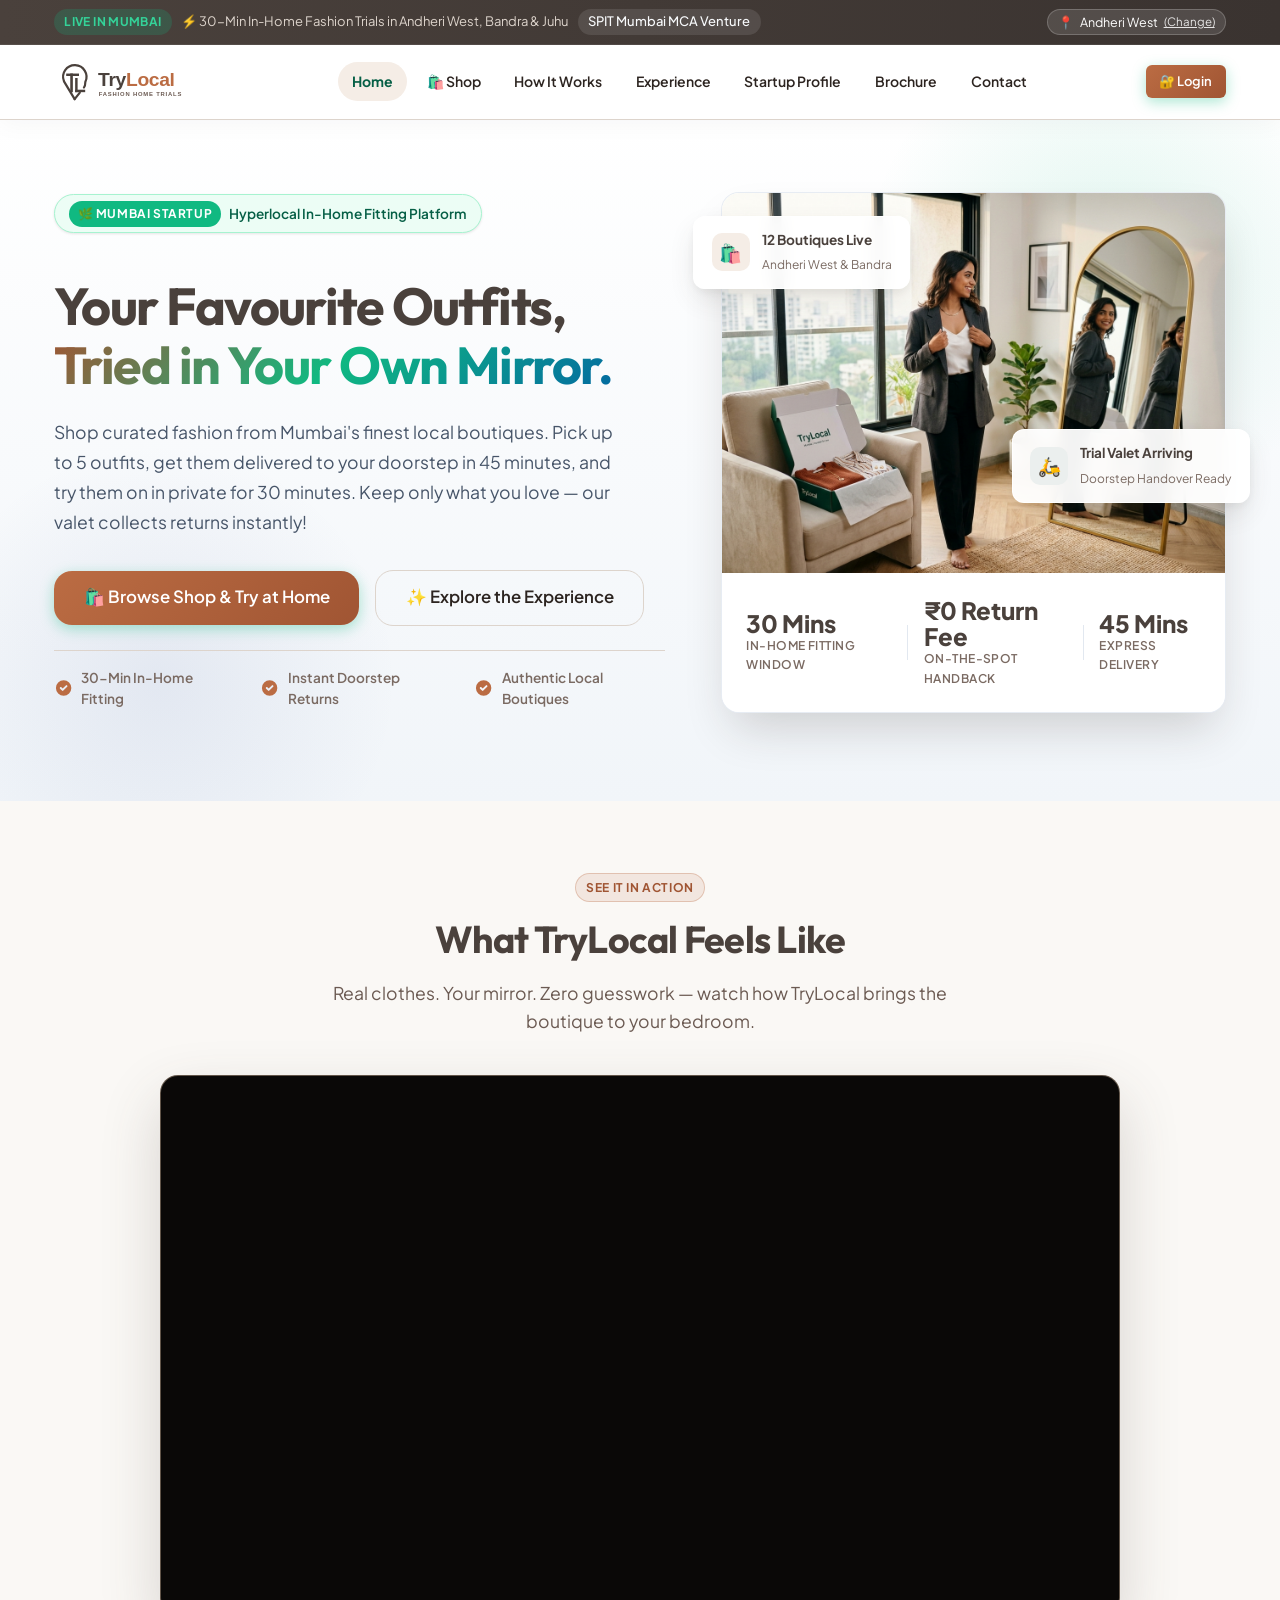
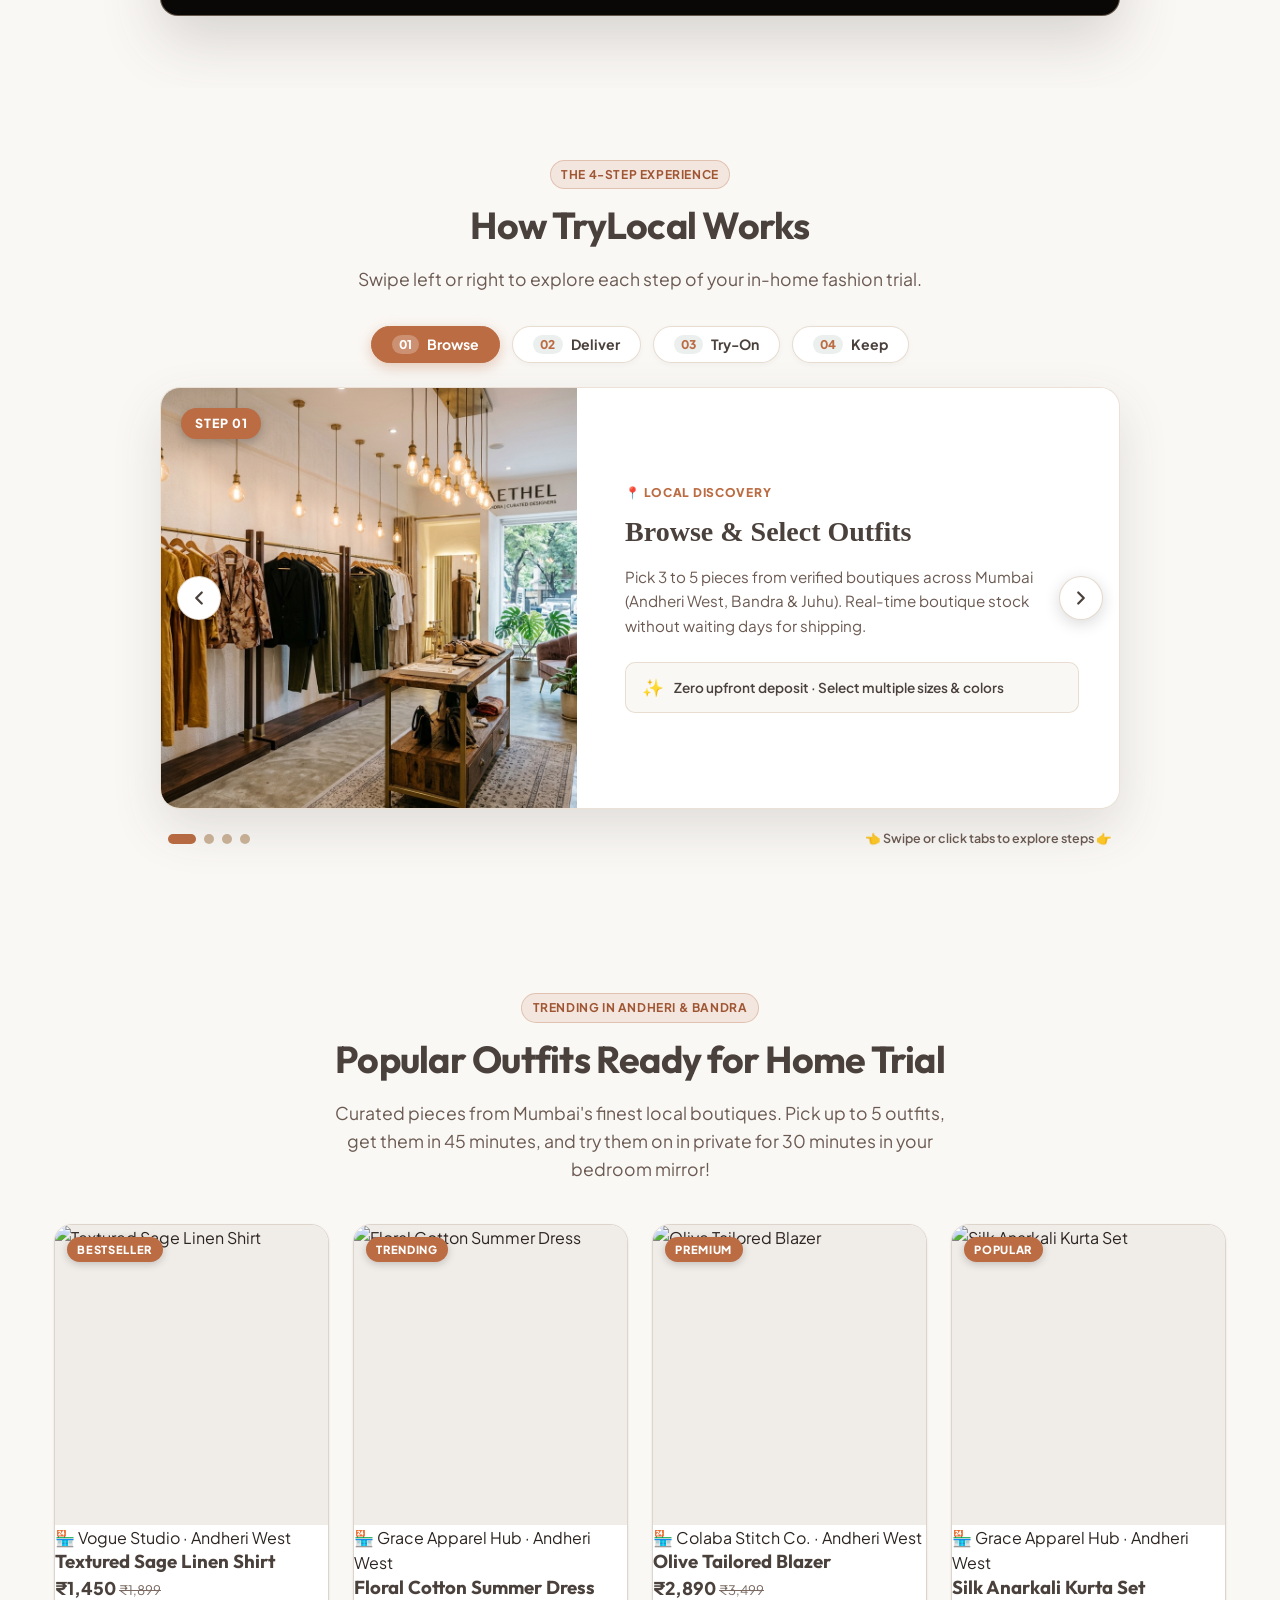
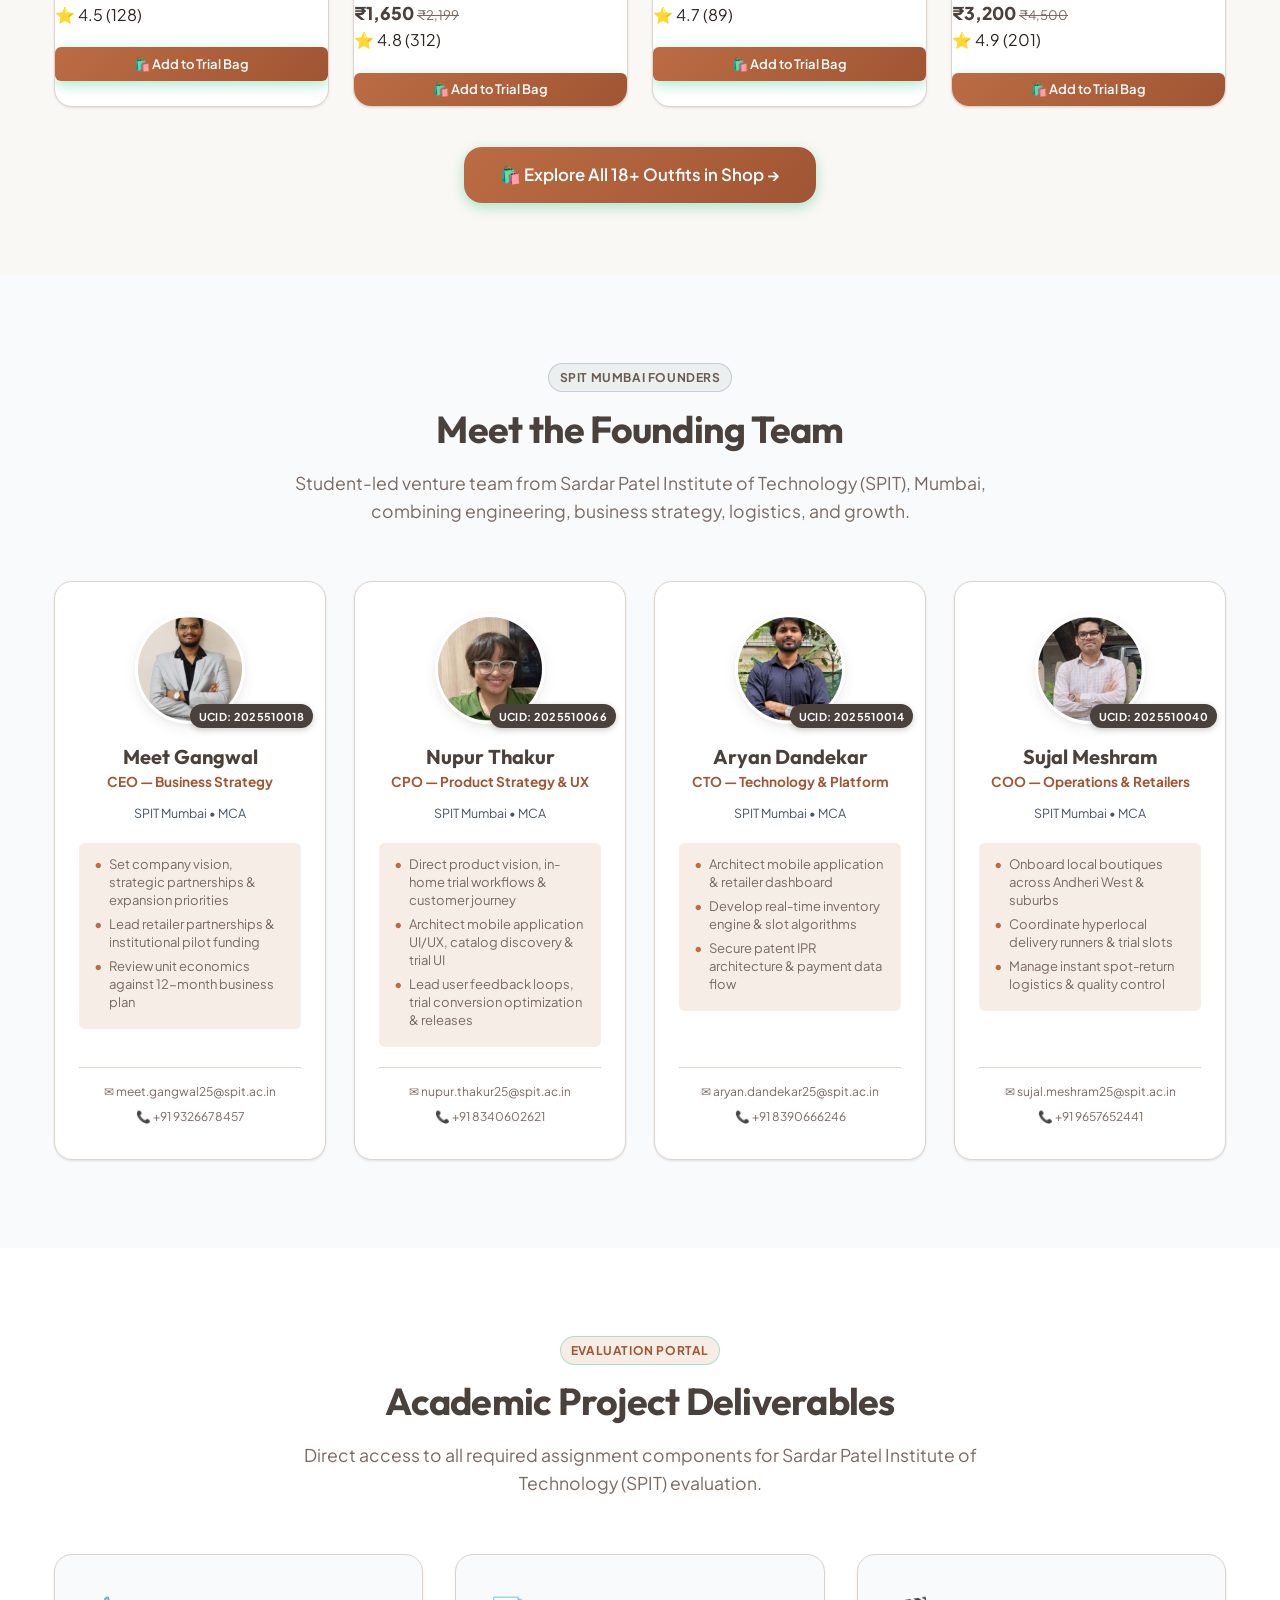
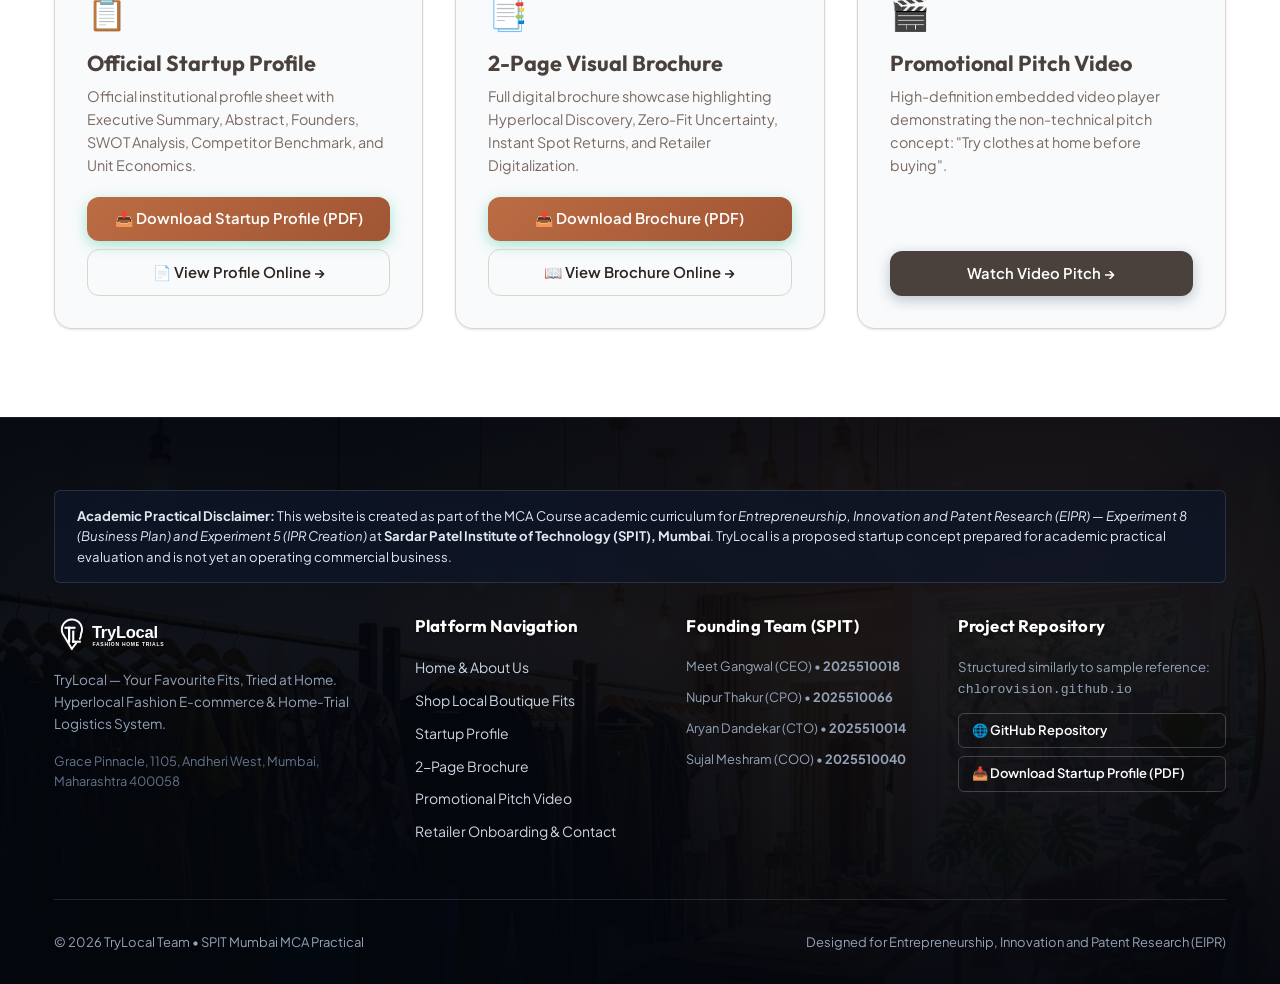
==== commit 266c8ec3: "feat: rename story to startup profile and update brochure & profile drive download links" ====
--- a/index.html
+++ b/index.html
@@ -49,7 +49,7 @@
           <li><a href="shop.html" class="nav-link" id="nav-shop">🛍️ Shop</a></li>
           <li><a href="#how-it-works" class="nav-link" id="nav-workflow">How It Works</a></li>
           <li><a href="#experience" class="nav-link" id="nav-experience">Experience</a></li>
-          <li><a href="profile.html" class="nav-link" id="nav-profile">Story &amp; Profile</a></li>
+          <li><a href="profile.html" class="nav-link" id="nav-profile">Startup Profile</a></li>
           <li><a href="brochure.html" class="nav-link" id="nav-brochure">Brochure</a></li>
           <li><a href="contact.html" class="nav-link" id="nav-contact">Contact</a></li>
         </ul>
@@ -803,13 +803,18 @@
             <div>
               <div style="font-size:2rem; margin-bottom:0.75rem;">📋</div>
               <h3 style="font-size:1.35rem; color:var(--color-primary); margin-bottom:0.5rem;">Official Startup Profile</h3>
-              <p style="font-size:0.9rem; color:var(--text-muted); line-height:1.6; margin-bottom:1.5rem;">
+              <p style="font-size:0.9rem; color:var(--text-muted); line-height:1.6; margin-bottom:1.25rem;">
                 Official institutional profile sheet with Executive Summary, Abstract, Founders, SWOT Analysis, Competitor Benchmark, and Unit Economics.
               </p>
             </div>
-            <a href="profile.html" class="btn btn-outline-primary" style="width:100%;">
-              <span>View Startup Profile Sheet →</span>
-            </a>
+            <div style="display:flex; flex-direction:column; gap:0.5rem;">
+              <a href="https://drive.google.com/file/d/1G1amPSFr5ZXOHCOUve5RvBc6fjOcov5N/view?usp=sharing" target="_blank" class="btn btn-primary action-download-profile" style="width:100%;">
+                <span>📥 Download Startup Profile (PDF)</span>
+              </a>
+              <a href="profile.html" class="btn btn-outline" style="width:100%;">
+                <span>📄 View Profile Online →</span>
+              </a>
+            </div>
           </div>
 
           <!-- Card 2: 2-Page Brochure -->
@@ -817,13 +822,18 @@
             <div>
               <div style="font-size:2rem; margin-bottom:0.75rem;">📑</div>
               <h3 style="font-size:1.35rem; color:var(--color-primary); margin-bottom:0.5rem;">2-Page Visual Brochure</h3>
-              <p style="font-size:0.9rem; color:var(--text-muted); line-height:1.6; margin-bottom:1.5rem;">
+              <p style="font-size:0.9rem; color:var(--text-muted); line-height:1.6; margin-bottom:1.25rem;">
                 Full digital brochure showcase highlighting Hyperlocal Discovery, Zero-Fit Uncertainty, Instant Spot Returns, and Retailer Digitalization.
               </p>
             </div>
-            <a href="brochure.html" class="btn btn-primary" style="width:100%;">
-              <span>Open 2-Page Brochure →</span>
-            </a>
+            <div style="display:flex; flex-direction:column; gap:0.5rem;">
+              <a href="https://drive.google.com/file/d/1tiEL-J-son1cc5vpVGJLhC-bT5qe0DDw/view" target="_blank" class="btn btn-primary action-download-brochure" style="width:100%;">
+                <span>📥 Download Brochure (PDF)</span>
+              </a>
+              <a href="brochure.html" class="btn btn-outline" style="width:100%;">
+                <span>📖 View Brochure Online →</span>
+              </a>
+            </div>
           </div>
 
           <!-- Card 3: Video Demo -->
@@ -872,8 +882,9 @@
           <h4>Platform Navigation</h4>
           <ul class="footer-links">
             <li><a href="index.html">Home &amp; About Us</a></li>
-            <li><a href="profile.html">Official Startup Profile</a></li>
-            <li><a href="brochure.html">2-Page Brochure Showcase</a></li>
+            <li><a href="shop.html">Shop Local Boutique Fits</a></li>
+            <li><a href="profile.html">Startup Profile</a></li>
+            <li><a href="brochure.html">2-Page Brochure</a></li>
             <li><a href="video.html">Promotional Pitch Video</a></li>
             <li><a href="contact.html">Retailer Onboarding &amp; Contact</a></li>
           </ul>
@@ -900,9 +911,9 @@
             <a href="https://github.com/Elenal0/TryLocal" target="_blank" rel="noopener" class="btn btn-sm btn-outline" style="border-color:rgba(255,255,255,0.2); color:#FFFFFF; justify-content:flex-start;">
               <span>🌐 GitHub Repository</span>
             </a>
-            <button class="btn btn-sm btn-outline action-download-profile" style="border-color:rgba(255,255,255,0.2); color:#FFFFFF; justify-content:flex-start;">
-              <span>🖨️ Print / Save Profile as PDF</span>
-            </button>
+            <a href="https://drive.google.com/file/d/1G1amPSFr5ZXOHCOUve5RvBc6fjOcov5N/view?usp=sharing" target="_blank" class="btn btn-sm btn-outline action-download-profile" style="border-color:rgba(255,255,255,0.2); color:#FFFFFF; justify-content:flex-start;">
+              <span>📥 Download Startup Profile (PDF)</span>
+            </a>
           </div>
         </div>
       </div>
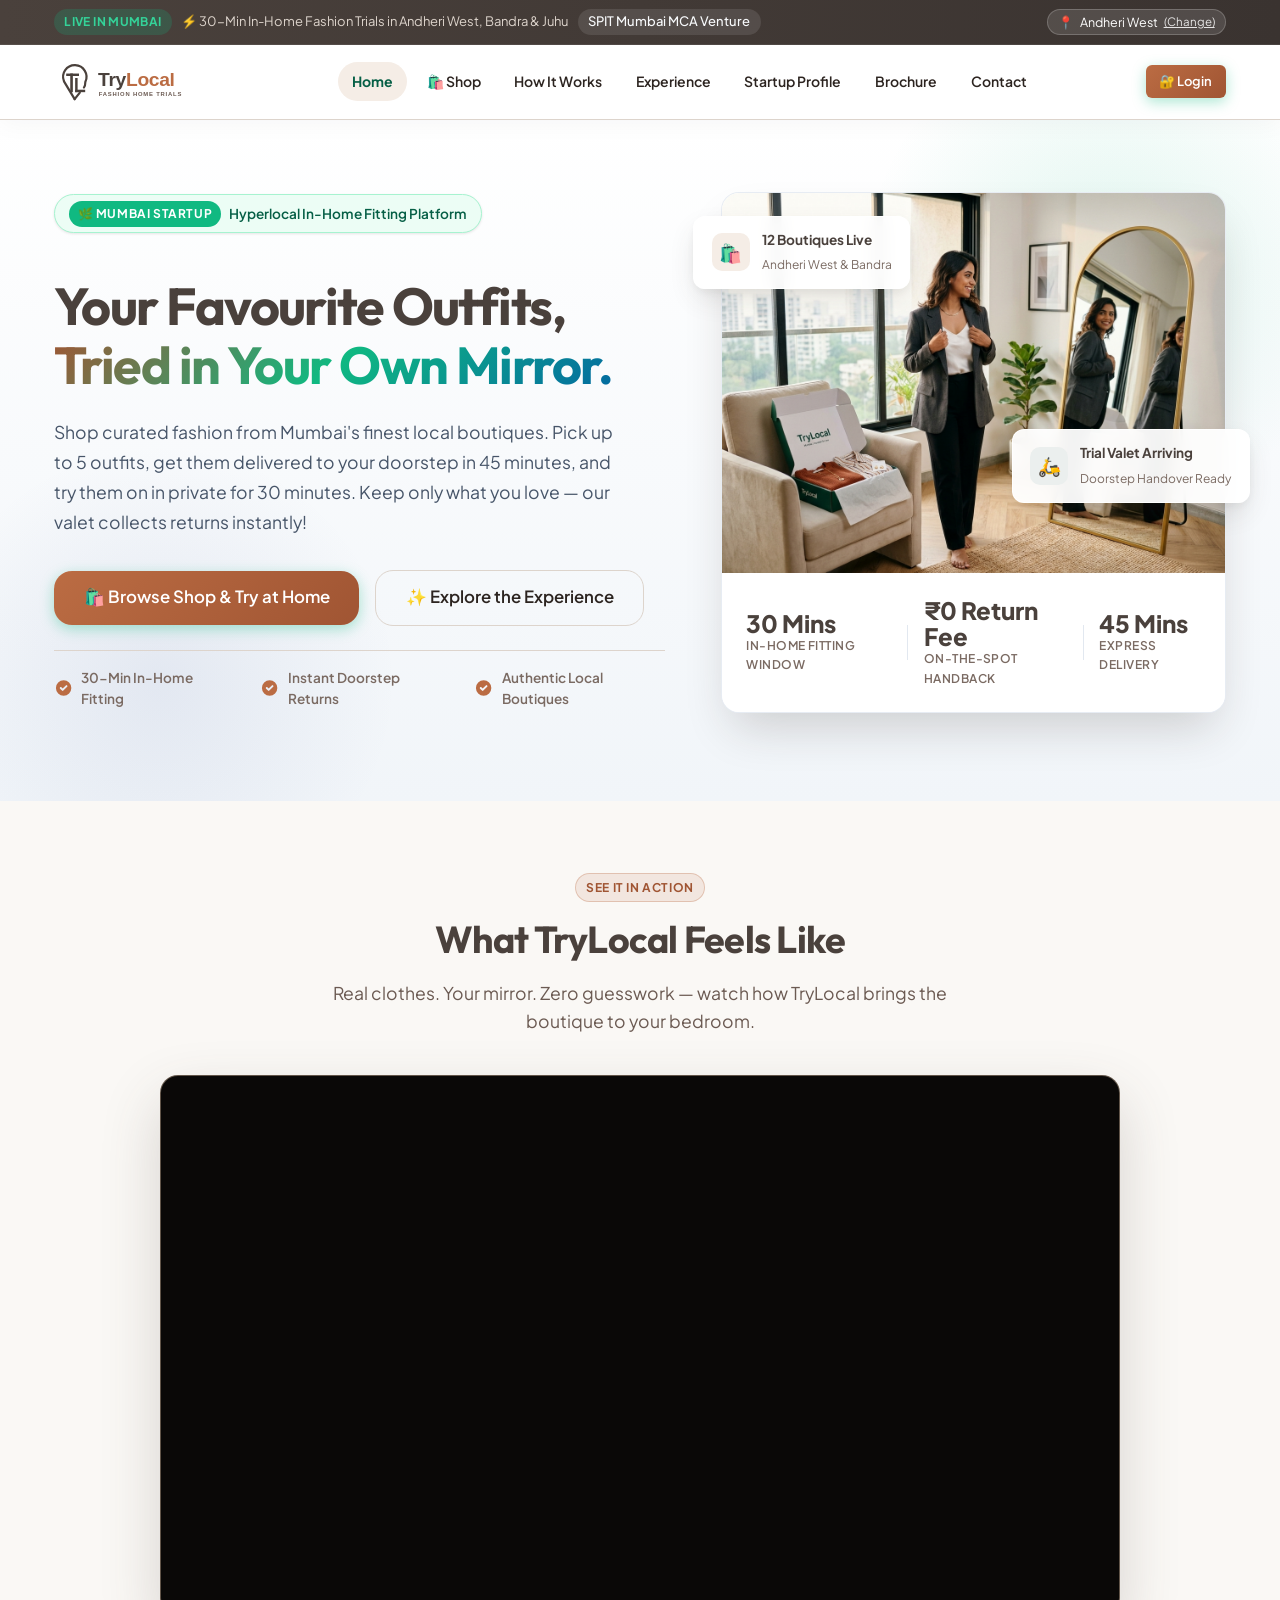
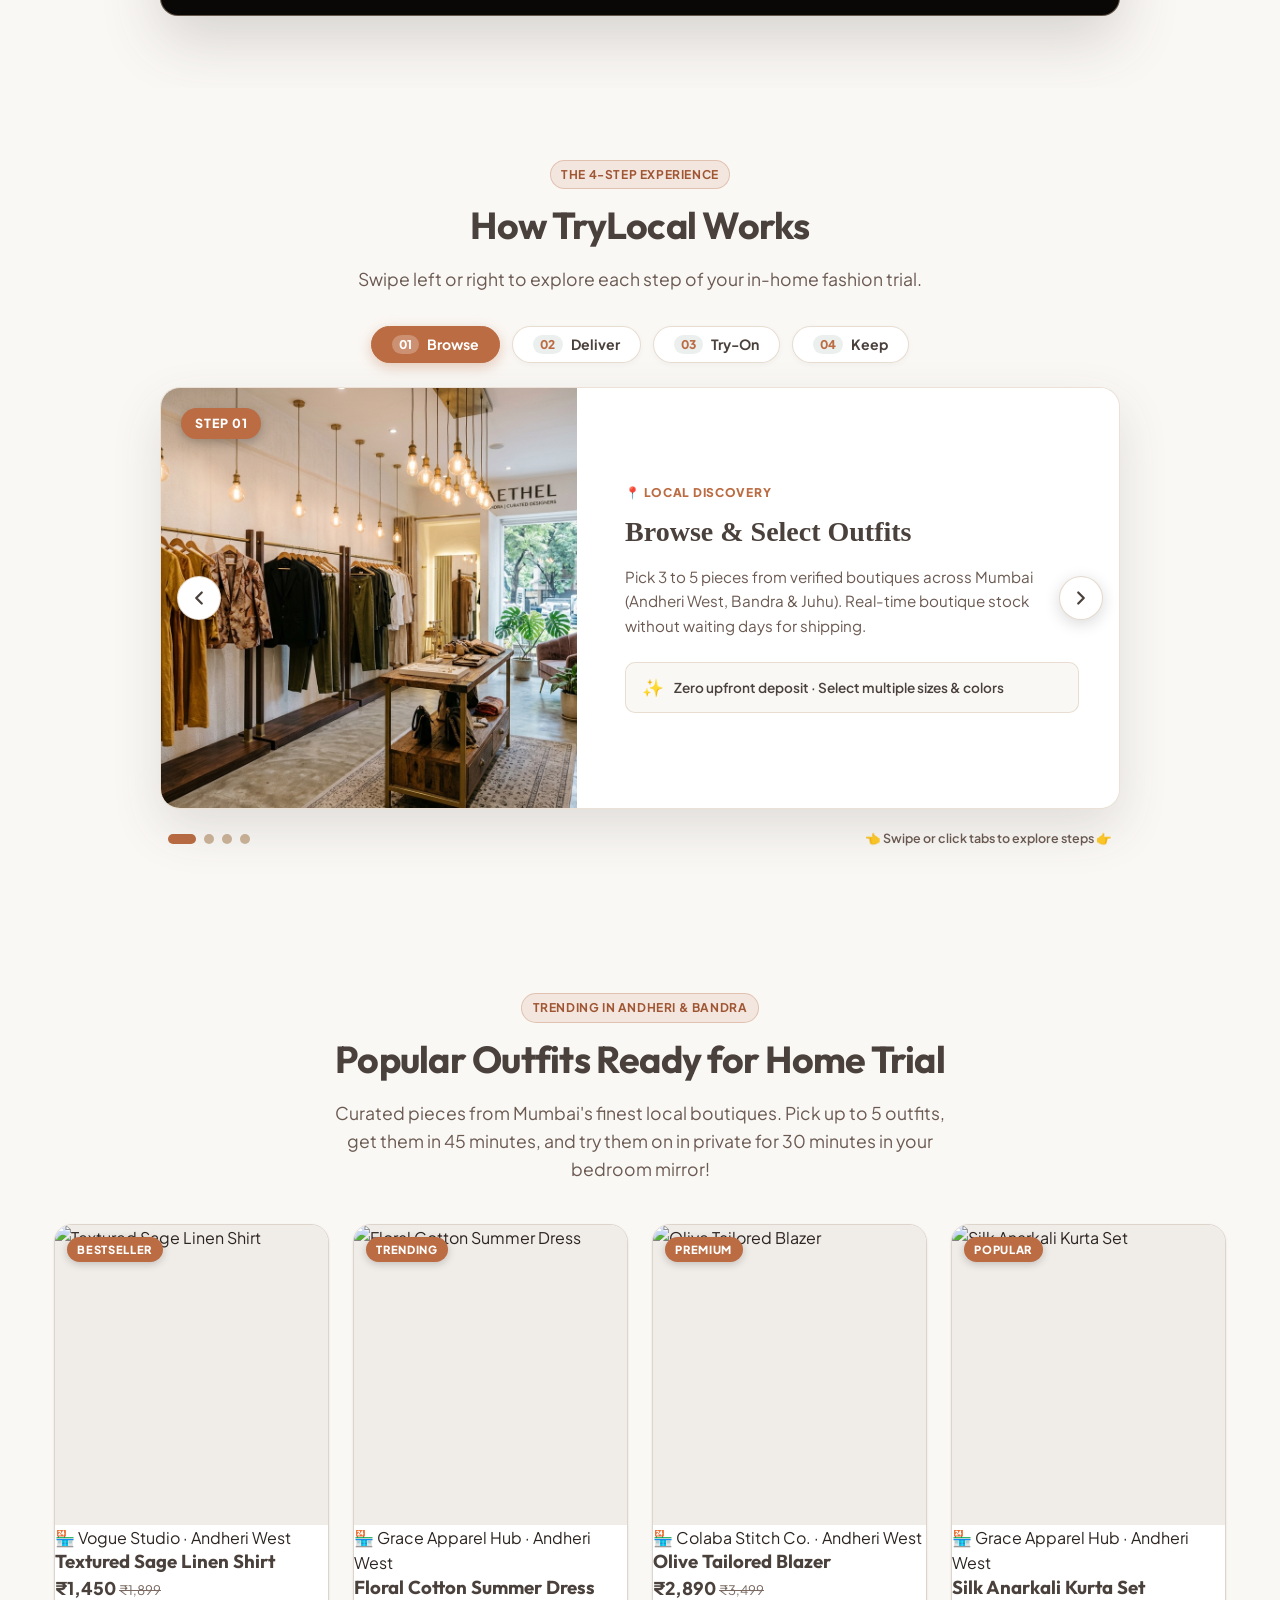
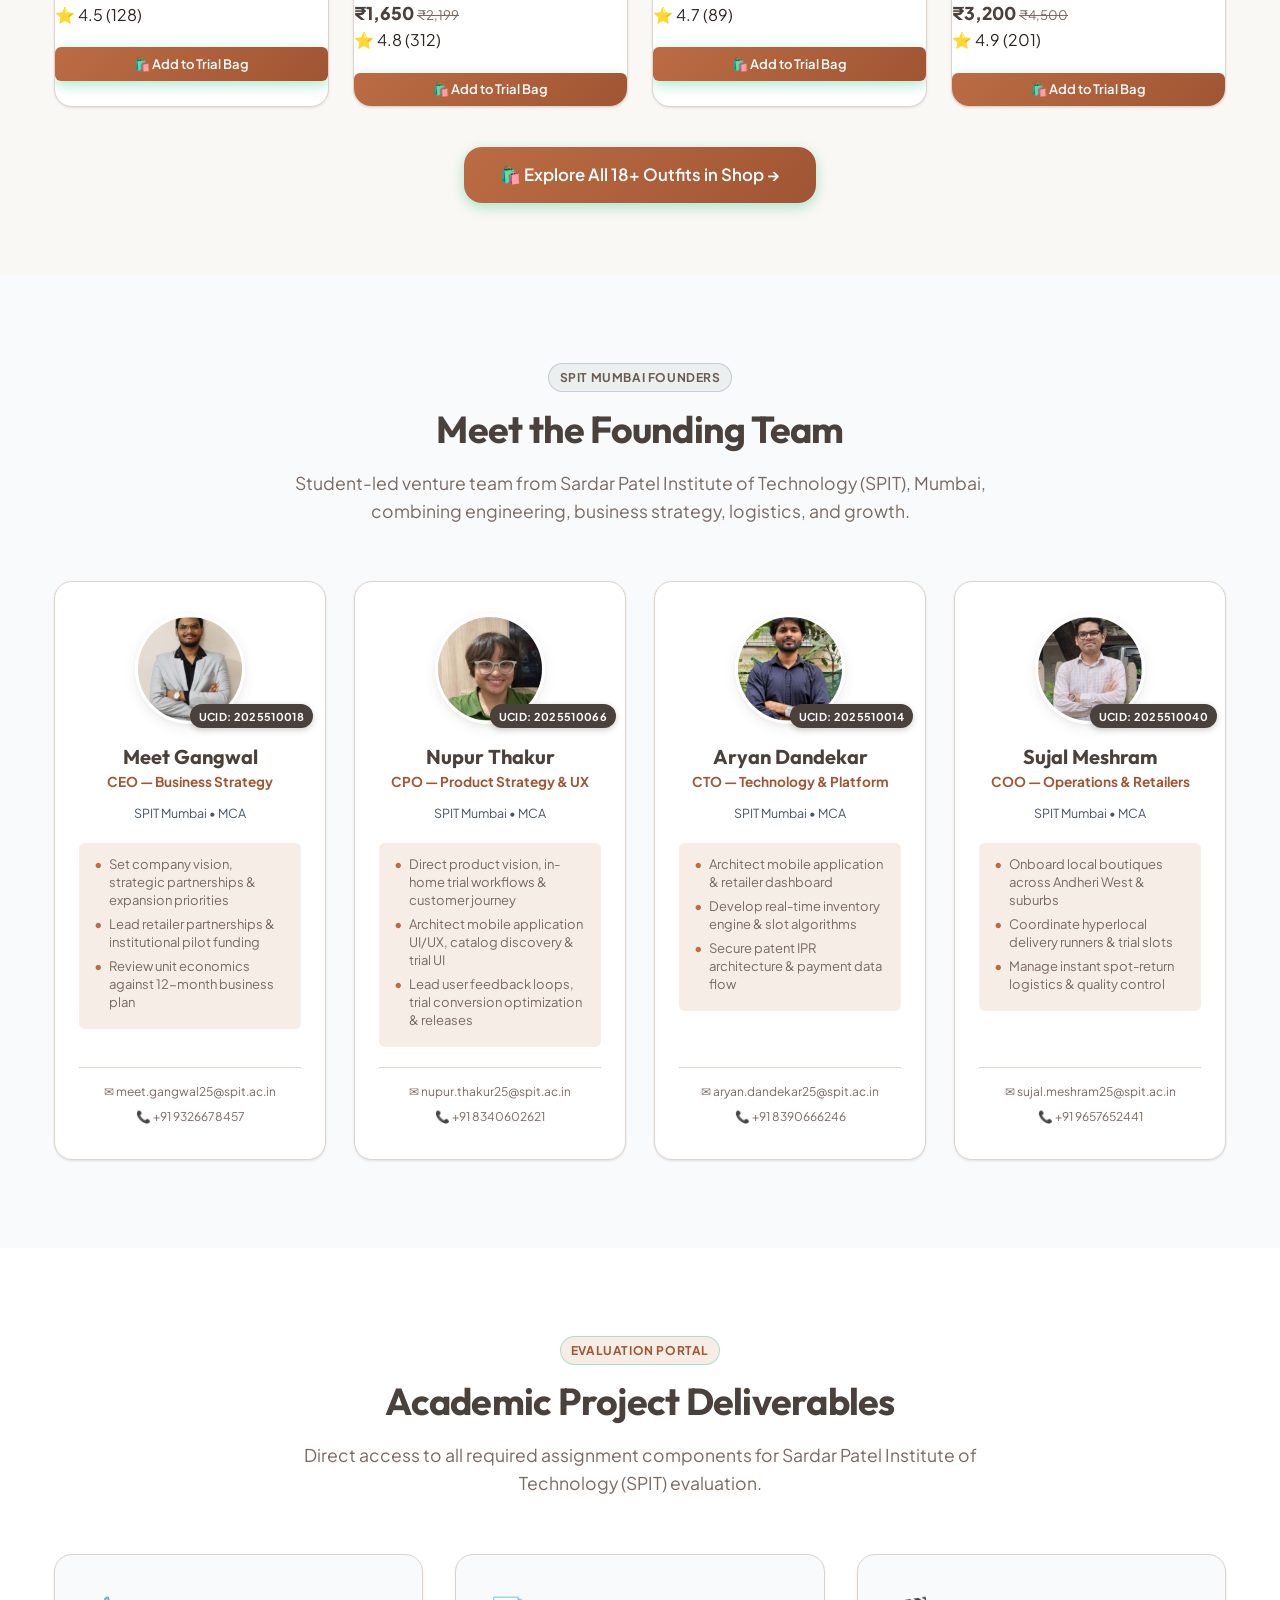
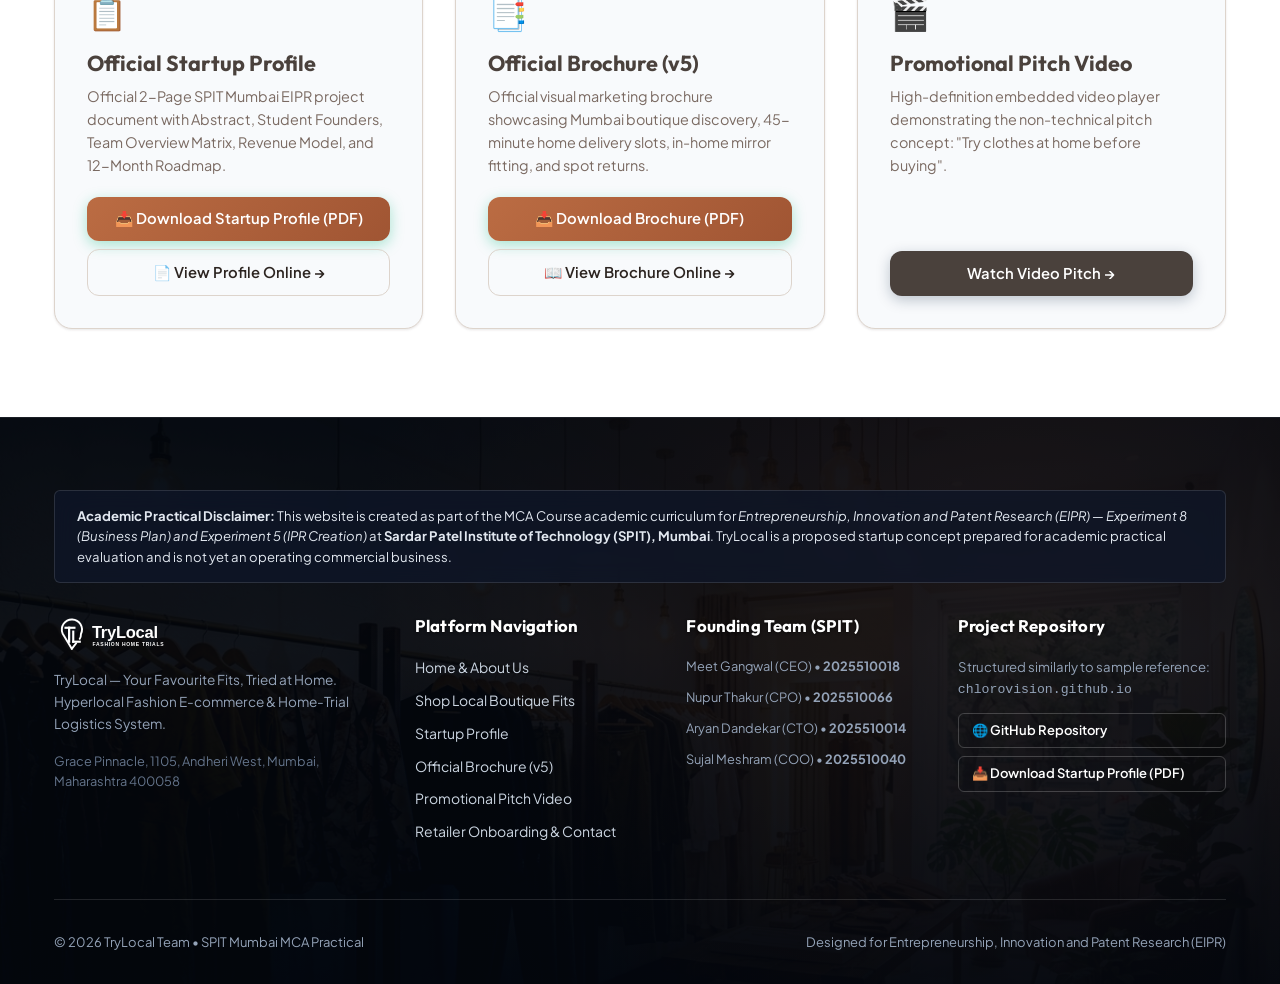
==== commit 021dfa77: "feat: faithfully render official Brochure v5 and 2-page Startup Profile PDF contents with high-res d" ====
--- a/index.html
+++ b/index.html
@@ -804,7 +804,7 @@
               <div style="font-size:2rem; margin-bottom:0.75rem;">📋</div>
               <h3 style="font-size:1.35rem; color:var(--color-primary); margin-bottom:0.5rem;">Official Startup Profile</h3>
               <p style="font-size:0.9rem; color:var(--text-muted); line-height:1.6; margin-bottom:1.25rem;">
-                Official institutional profile sheet with Executive Summary, Abstract, Founders, SWOT Analysis, Competitor Benchmark, and Unit Economics.
+                Official 2-Page SPIT Mumbai EIPR project document with Abstract, Student Founders, Team Overview Matrix, Revenue Model, and 12-Month Roadmap.
               </p>
             </div>
             <div style="display:flex; flex-direction:column; gap:0.5rem;">
@@ -817,13 +817,13 @@
             </div>
           </div>
 
-          <!-- Card 2: 2-Page Brochure -->
+          <!-- Card 2: Brochure -->
           <div style="background:#F8FAFC; border:1px solid var(--border-light); border-radius:var(--radius-lg); padding:2rem; display:flex; flex-direction:column; justify-content:space-between; box-shadow:var(--shadow-sm);">
             <div>
               <div style="font-size:2rem; margin-bottom:0.75rem;">📑</div>
-              <h3 style="font-size:1.35rem; color:var(--color-primary); margin-bottom:0.5rem;">2-Page Visual Brochure</h3>
+              <h3 style="font-size:1.35rem; color:var(--color-primary); margin-bottom:0.5rem;">Official Brochure (v5)</h3>
               <p style="font-size:0.9rem; color:var(--text-muted); line-height:1.6; margin-bottom:1.25rem;">
-                Full digital brochure showcase highlighting Hyperlocal Discovery, Zero-Fit Uncertainty, Instant Spot Returns, and Retailer Digitalization.
+                Official visual marketing brochure showcasing Mumbai boutique discovery, 45-minute home delivery slots, in-home mirror fitting, and spot returns.
               </p>
             </div>
             <div style="display:flex; flex-direction:column; gap:0.5rem;">
@@ -884,7 +884,7 @@
             <li><a href="index.html">Home &amp; About Us</a></li>
             <li><a href="shop.html">Shop Local Boutique Fits</a></li>
             <li><a href="profile.html">Startup Profile</a></li>
-            <li><a href="brochure.html">2-Page Brochure</a></li>
+            <li><a href="brochure.html">Official Brochure (v5)</a></li>
             <li><a href="video.html">Promotional Pitch Video</a></li>
             <li><a href="contact.html">Retailer Onboarding &amp; Contact</a></li>
           </ul>
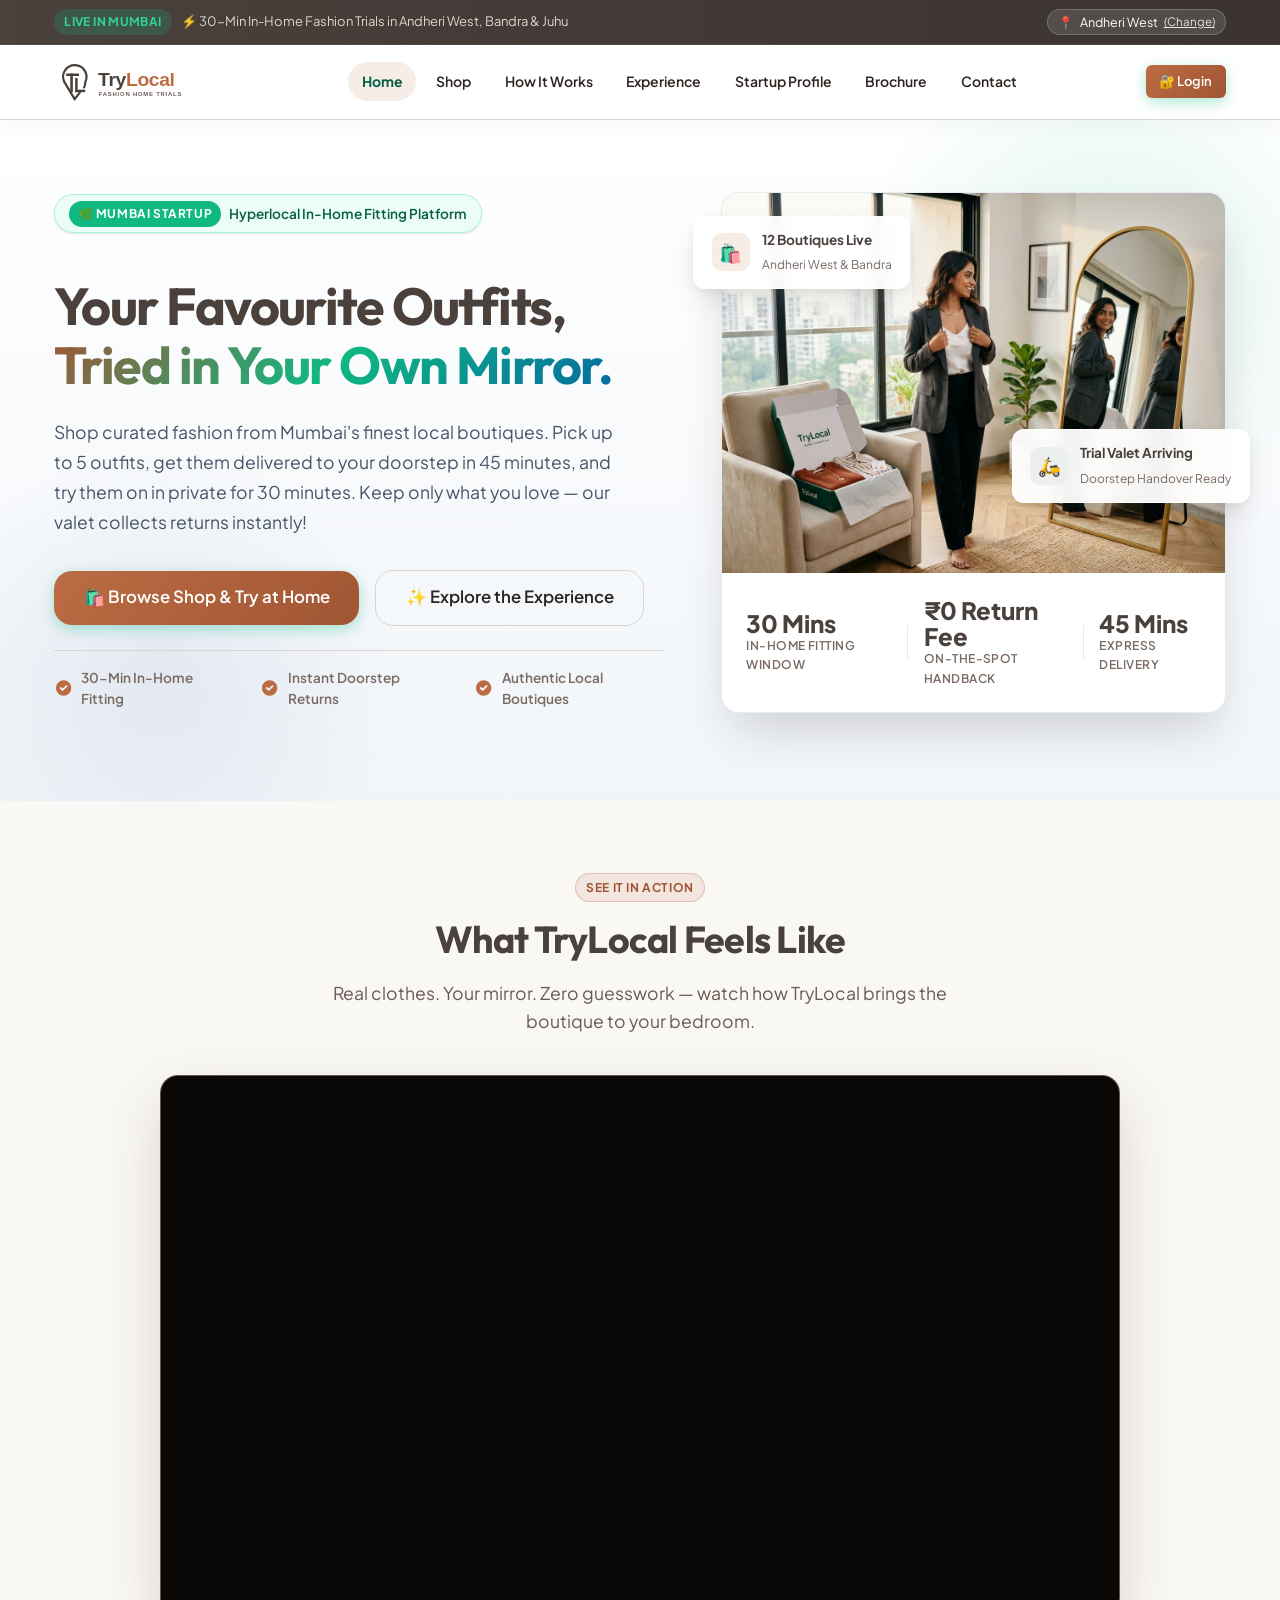
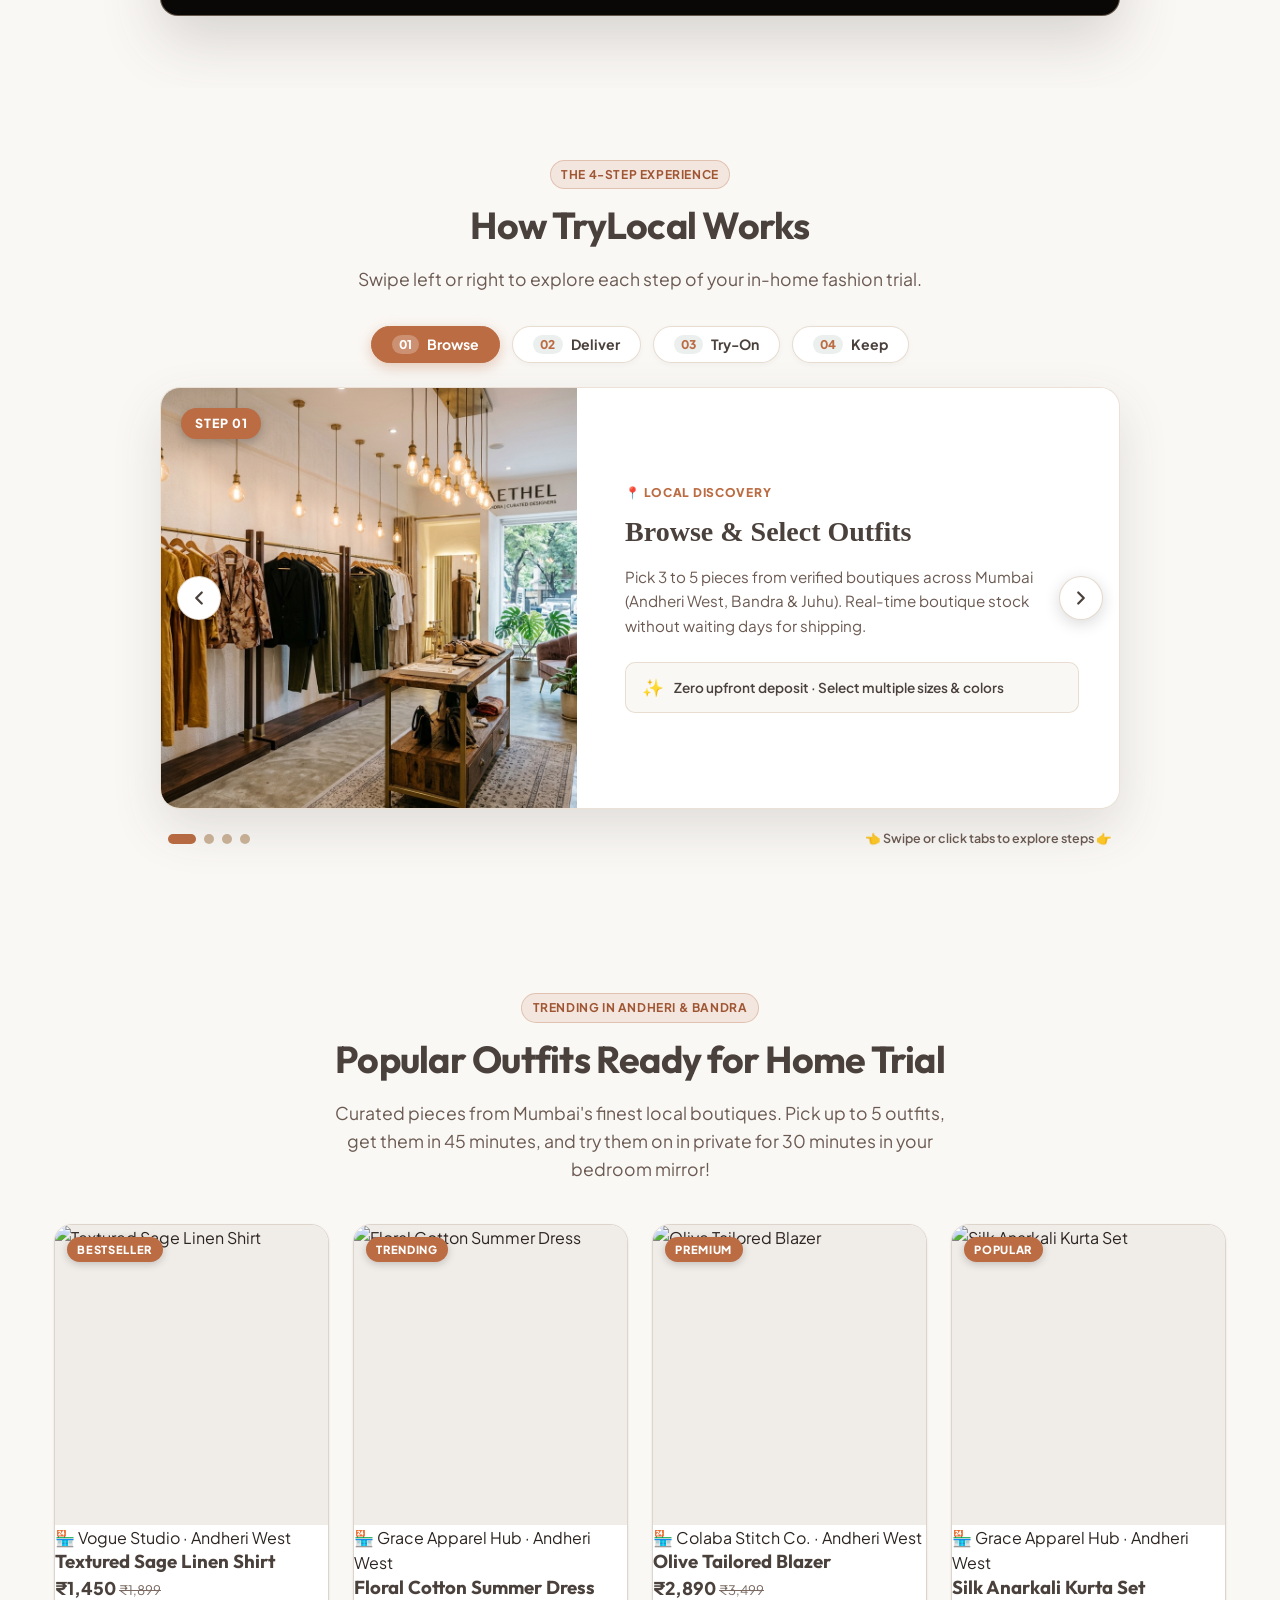
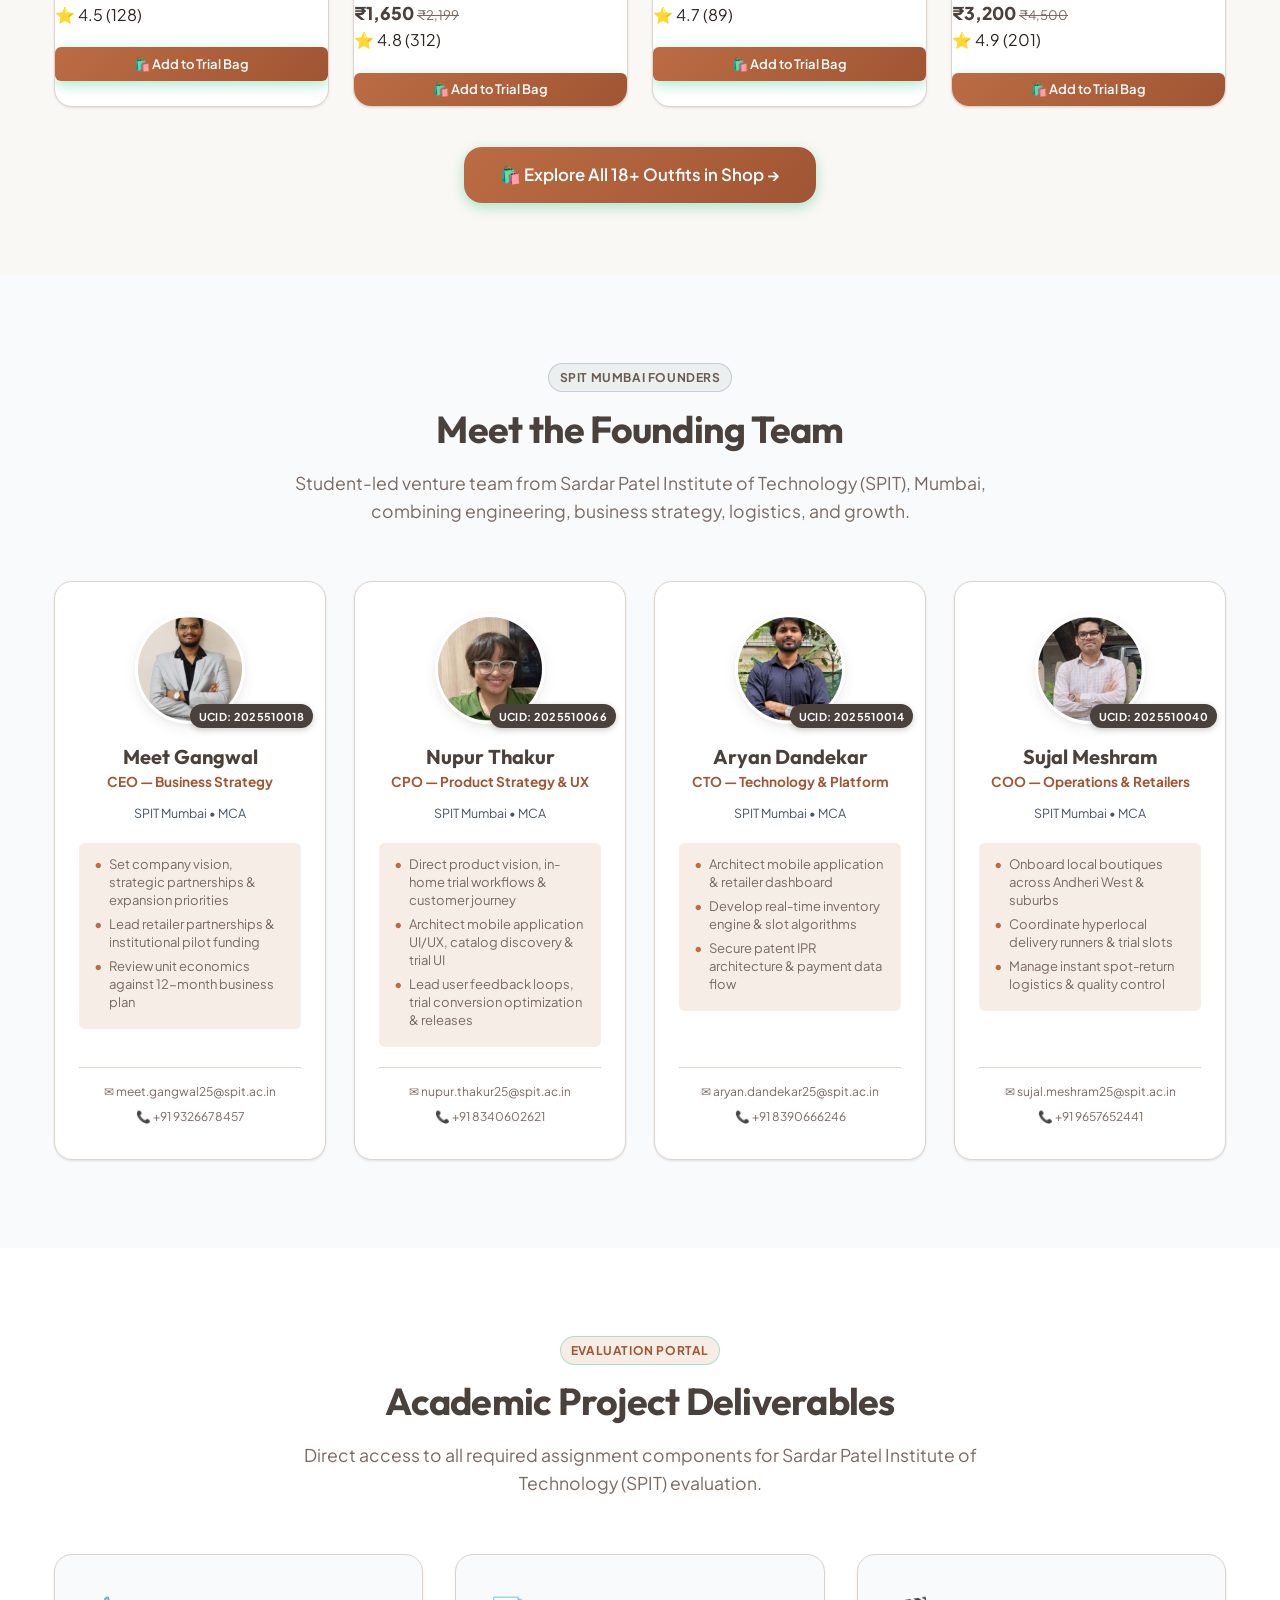
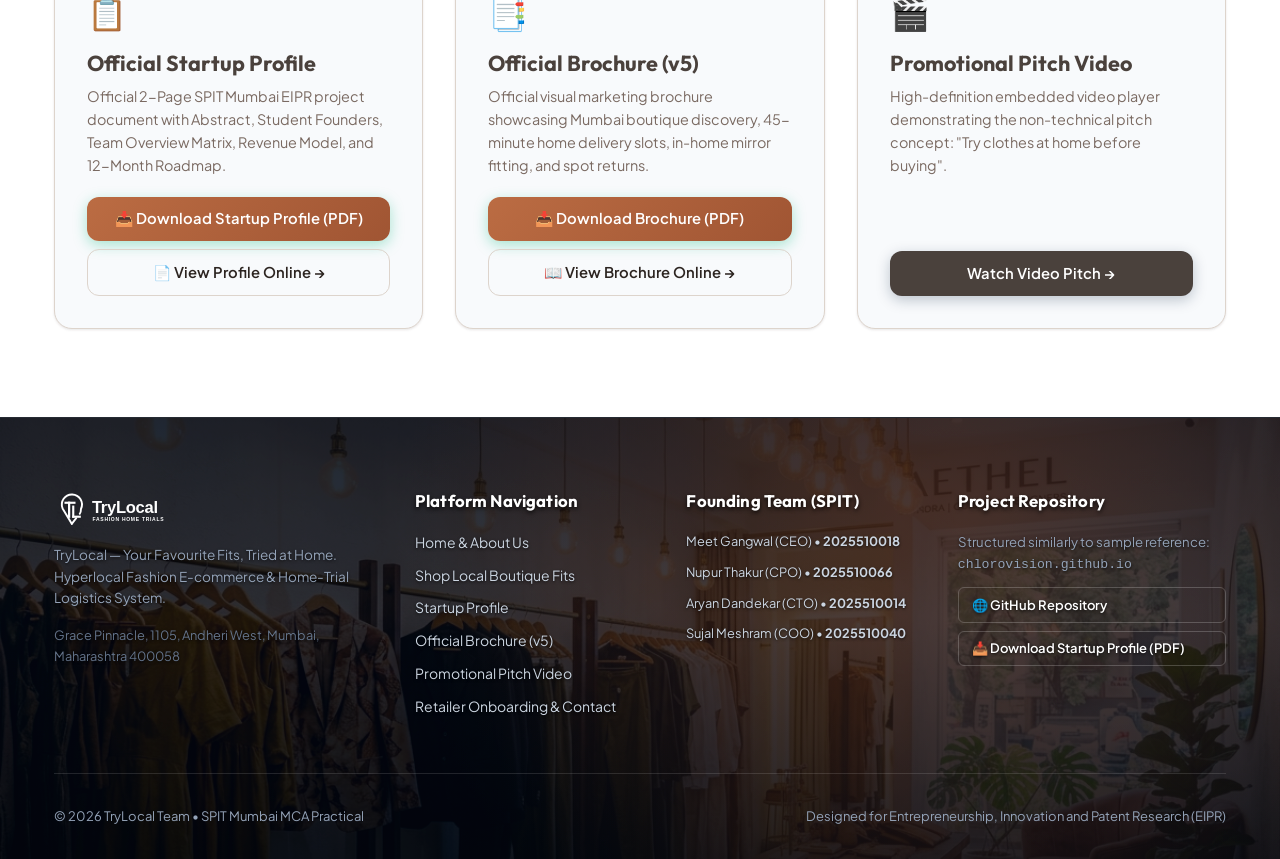
==== commit 5de6aad0: "feat: standardize header navigation, display direct interactive brochure & profile views with drive " ====
--- a/index.html
+++ b/index.html
@@ -23,7 +23,6 @@
       <div style="display:flex; align-items:center; gap:0.6rem; flex-wrap:wrap;">
         <span class="top-bar-badge">Live in Mumbai</span>
         <span>⚡ 30-Min In-Home Fashion Trials in Andheri West, Bandra &amp; Juhu</span>
-        <span class="top-bar-lead-pill">SPIT Mumbai MCA Venture</span>
       </div>
       <div class="top-bar-meta">
         <button class="top-bar-loc-btn location-picker-btn" id="topbar-location-btn" style="background:rgba(255,255,255,0.12); border:1px solid rgba(255,255,255,0.2); color:#FFFFFF; font-family:inherit; font-size:0.78rem; cursor:pointer; display:inline-flex; align-items:center; gap:0.35rem; padding:0.25rem 0.65rem; border-radius:9999px; transition:all 0.2s;" title="Click to choose delivery location & store in Mumbai">
@@ -46,9 +45,9 @@
       <nav>
         <ul class="nav-menu" id="primary-nav">
           <li><a href="index.html" class="nav-link active" id="nav-home">Home</a></li>
-          <li><a href="shop.html" class="nav-link" id="nav-shop">🛍️ Shop</a></li>
-          <li><a href="#how-it-works" class="nav-link" id="nav-workflow">How It Works</a></li>
-          <li><a href="#experience" class="nav-link" id="nav-experience">Experience</a></li>
+          <li><a href="shop.html" class="nav-link" id="nav-shop">Shop</a></li>
+          <li><a href="index.html#how-it-works" class="nav-link" id="nav-workflow">How It Works</a></li>
+          <li><a href="index.html#experience" class="nav-link" id="nav-experience">Experience</a></li>
           <li><a href="profile.html" class="nav-link" id="nav-profile">Startup Profile</a></li>
           <li><a href="brochure.html" class="nav-link" id="nav-brochure">Brochure</a></li>
           <li><a href="contact.html" class="nav-link" id="nav-contact">Contact</a></li>
@@ -857,11 +856,6 @@
   <!-- Site Footer -->
   <footer class="site-footer">
     <div class="container">
-      <!-- Academic Disclaimer Box -->
-      <div class="academic-disclaimer-box">
-        <strong>Academic Practical Disclaimer:</strong> This website is created as part of the MCA Course academic curriculum for <em>Entrepreneurship, Innovation and Patent Research (EIPR) — Experiment 8 (Business Plan) and Experiment 5 (IPR Creation)</em> at <strong>Sardar Patel Institute of Technology (SPIT), Mumbai</strong>. TryLocal is a proposed startup concept prepared for academic practical evaluation and is not yet an operating commercial business.
-      </div>
-
       <div class="footer-grid">
         <!-- Col 1: Brand Info -->
         <div class="footer-col">
--- a/css/style.css
+++ b/css/style.css
@@ -1939,27 +1939,27 @@
    ========================================================================== */
 .site-footer {
   position: relative;
-  background: #060B12;
-  color: #94A3B8;
+  background: #080E17;
+  color: #CBD5E1;
   padding: 4.5rem 0 2rem;
-  border-top: 1px solid rgba(255, 255, 255, 0.08);
+  border-top: 1px solid rgba(255, 255, 255, 0.12);
   overflow: hidden;
 }
 
-/* Faded boutique atmosphere background */
+/* Faded yet visibly atmospheric boutique background */
 .site-footer::before {
   content: "";
   position: absolute;
   inset: 0;
   background-image: 
-    radial-gradient(circle at 80% 25%, rgba(187, 108, 67, 0.22) 0%, transparent 60%),
-    linear-gradient(180deg, rgba(6, 11, 18, 0.90) 0%, rgba(6, 11, 18, 0.82) 40%, rgba(6, 11, 18, 0.95) 100%),
+    radial-gradient(circle at 75% 25%, rgba(187, 108, 67, 0.35) 0%, transparent 55%),
+    linear-gradient(180deg, rgba(10, 16, 26, 0.82) 0%, rgba(10, 16, 26, 0.72) 45%, rgba(6, 11, 18, 0.88) 100%),
     url('../assets/trylocal_mumbai_boutique.jpg');
-  background-position: center 30%;
+  background-position: center 35%;
   background-size: cover;
   background-repeat: no-repeat;
-  opacity: 0.38;
-  filter: saturate(125%) contrast(115%);
+  opacity: 0.65;
+  filter: saturate(135%) contrast(110%);
   pointer-events: none;
   z-index: 0;
 }
@@ -1968,6 +1968,12 @@
 .site-footer > * {
   position: relative;
   z-index: 1;
+}
+
+.site-footer p, 
+.site-footer span,
+.site-footer li {
+  text-shadow: 0 1px 3px rgba(0, 0, 0, 0.75);
 }
 
 .footer-grid {
@@ -1983,7 +1989,7 @@
   margin-bottom: 1.25rem;
   font-weight: 700;
   letter-spacing: 0.01em;
-  text-shadow: 0 1px 3px rgba(0, 0, 0, 0.6);
+  text-shadow: 0 2px 4px rgba(0, 0, 0, 0.85);
 }
 
 .footer-links {
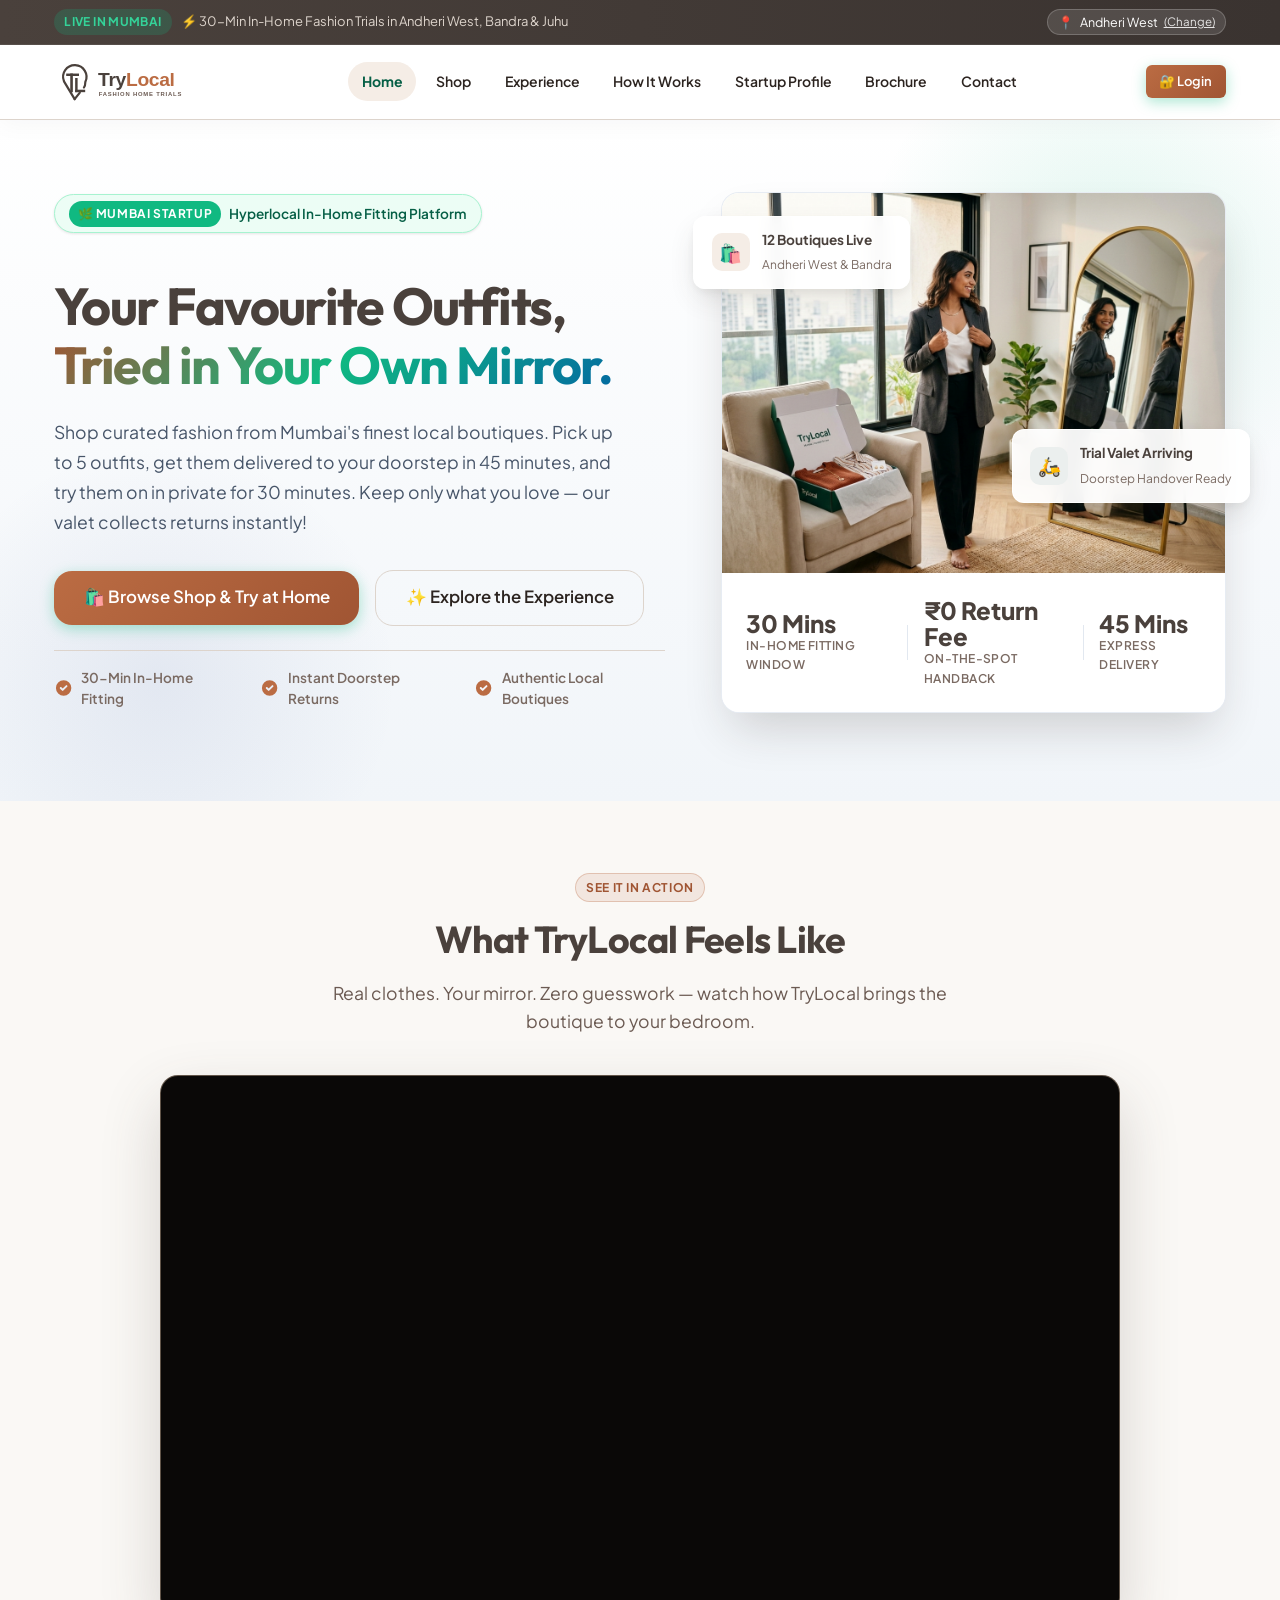
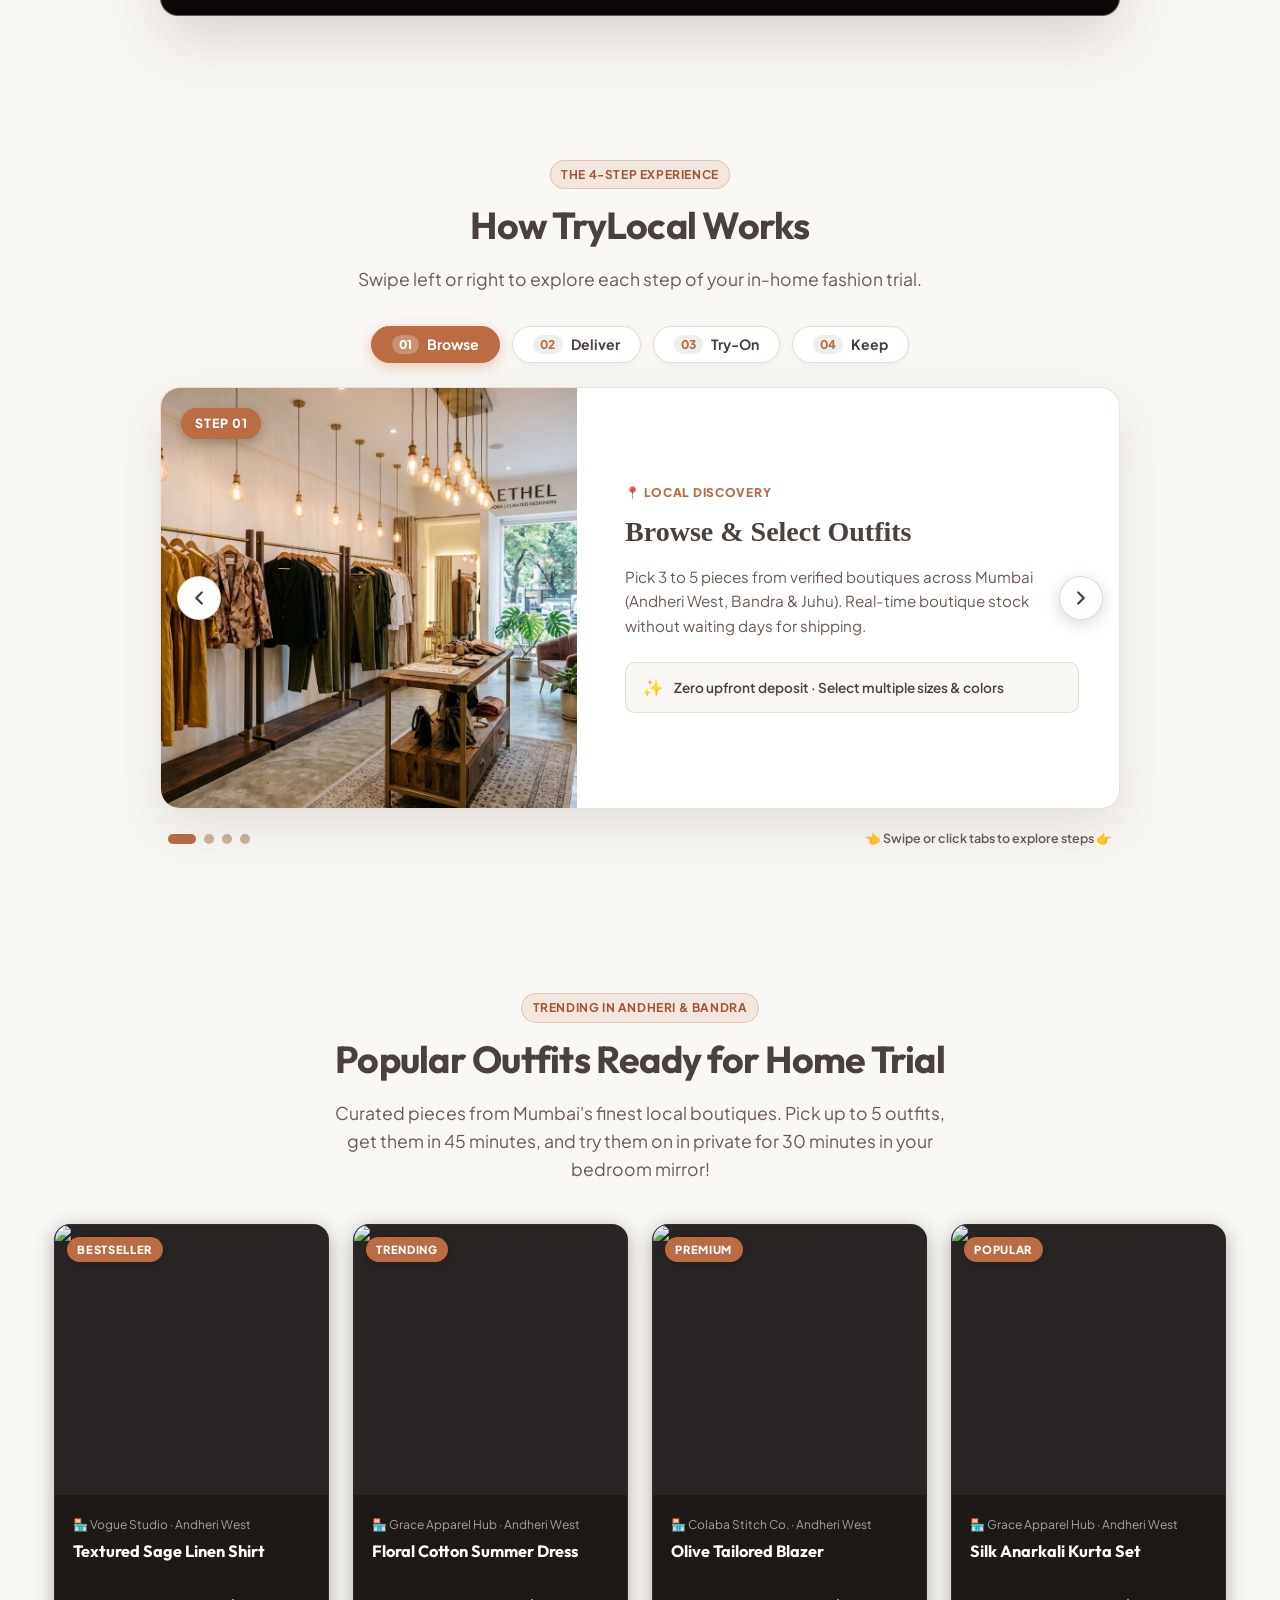
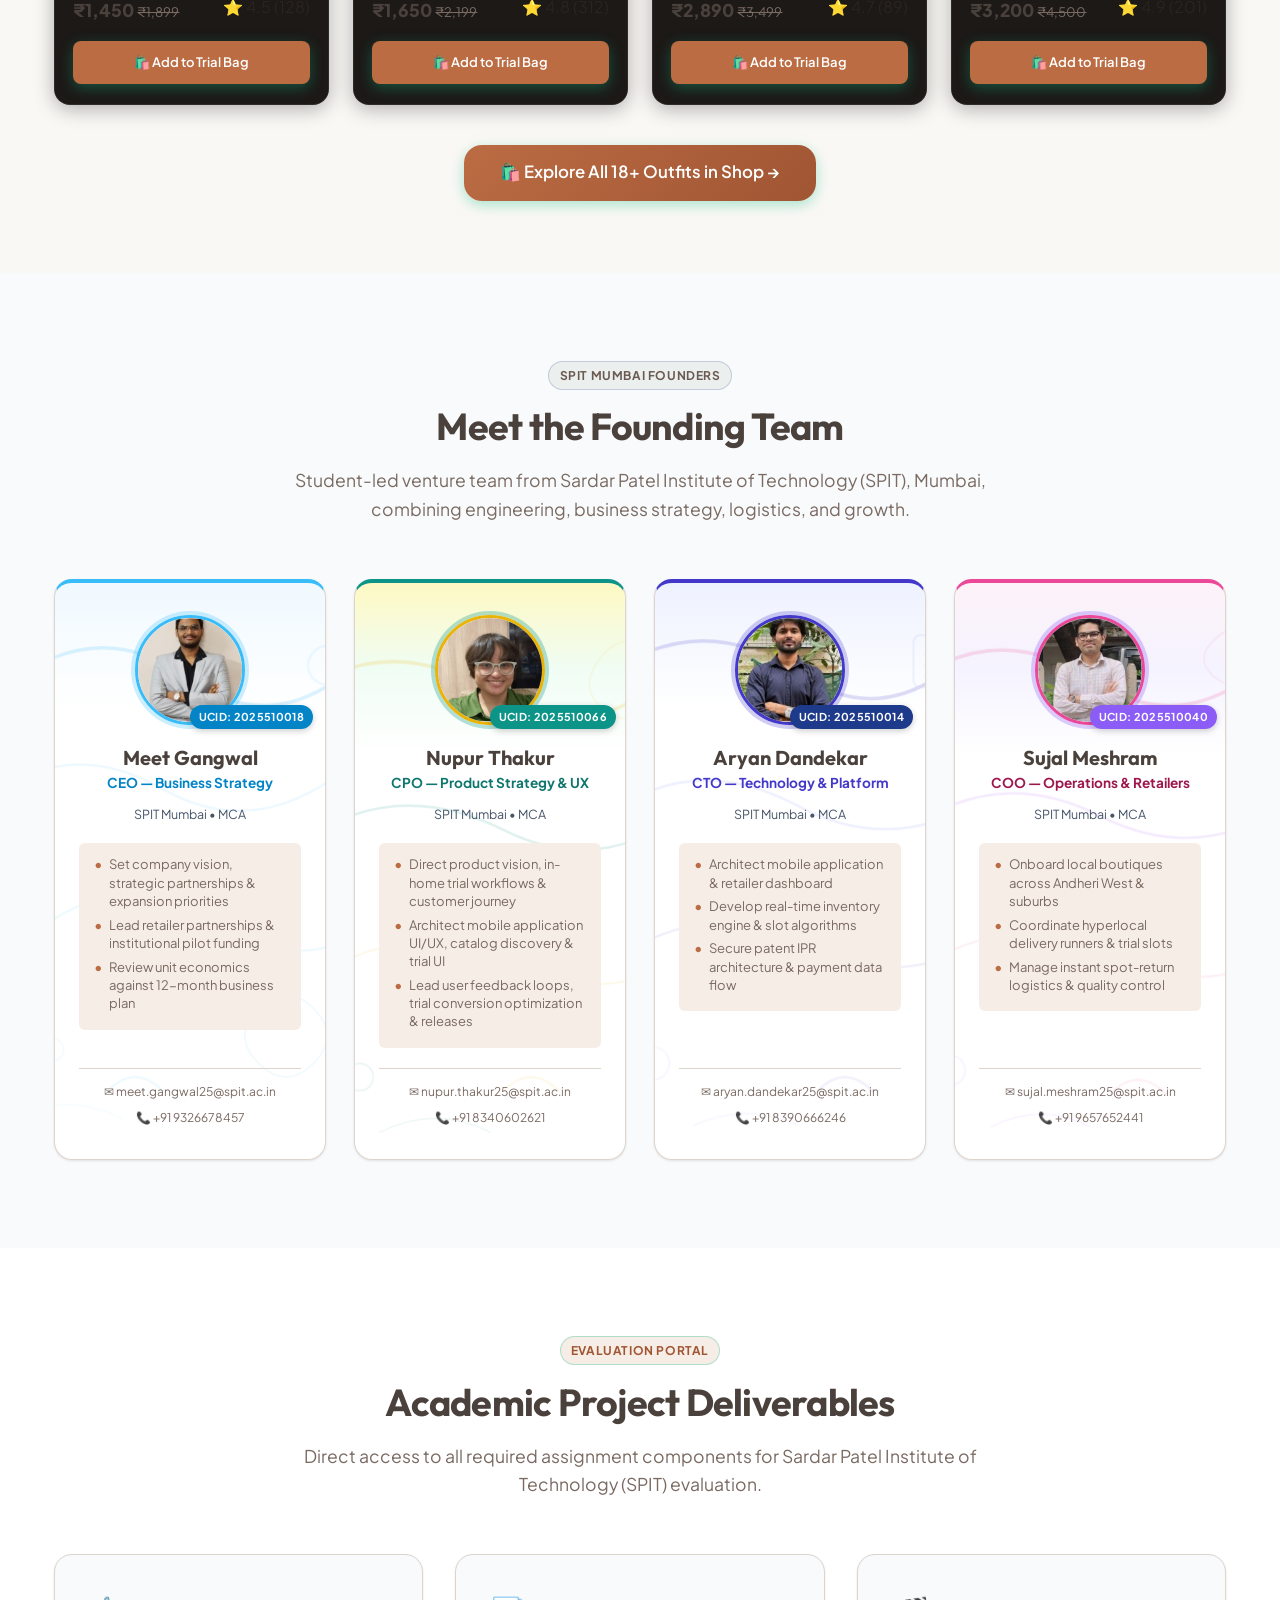
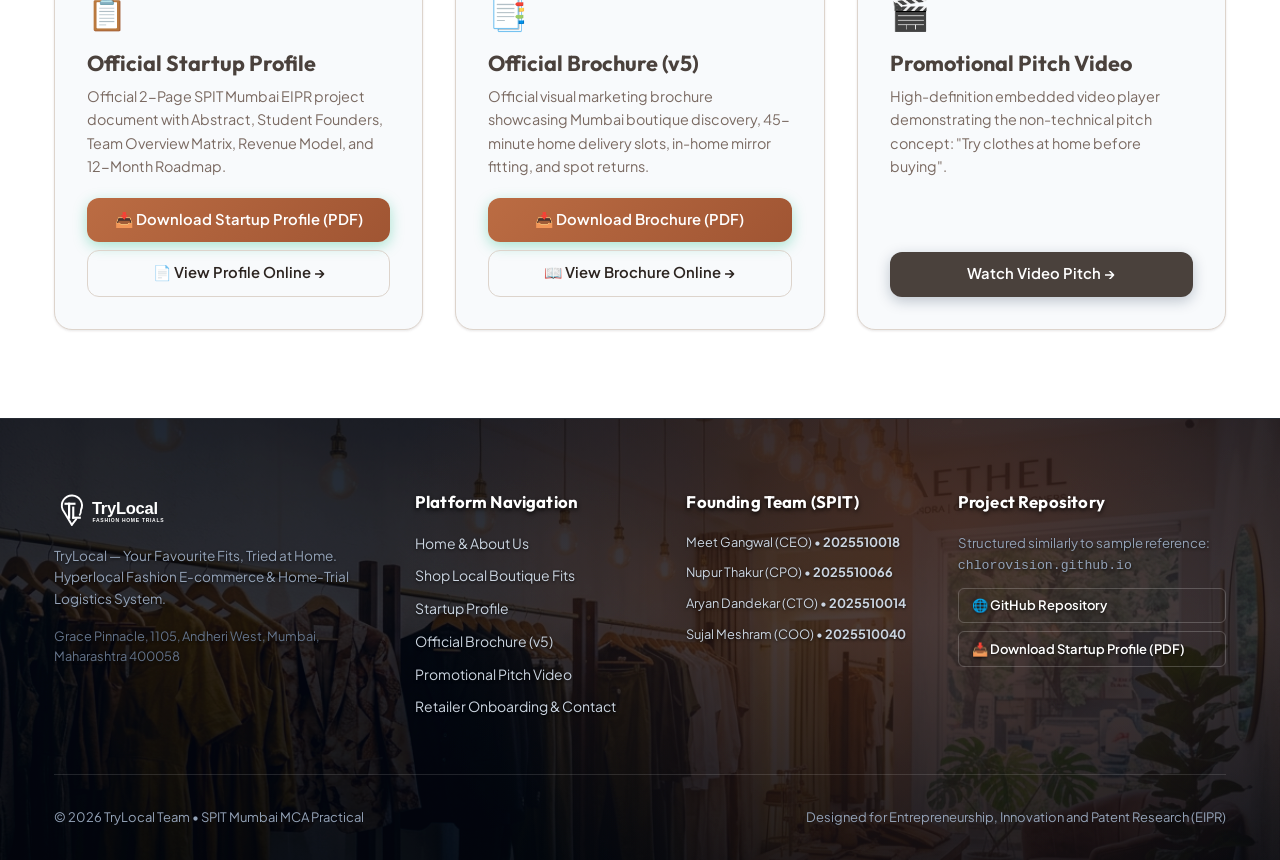
==== commit ebe32ab5: "style: replace emoji doodles with full-card SVG hand-drawn personality lines, faint background layer" ====
--- a/index.html
+++ b/index.html
@@ -46,8 +46,8 @@
         <ul class="nav-menu" id="primary-nav">
           <li><a href="index.html" class="nav-link active" id="nav-home">Home</a></li>
           <li><a href="shop.html" class="nav-link" id="nav-shop">Shop</a></li>
+          <li><a href="index.html#experience" class="nav-link" id="nav-experience">Experience</a></li>
           <li><a href="index.html#how-it-works" class="nav-link" id="nav-workflow">How It Works</a></li>
-          <li><a href="index.html#experience" class="nav-link" id="nav-experience">Experience</a></li>
           <li><a href="profile.html" class="nav-link" id="nav-profile">Startup Profile</a></li>
           <li><a href="brochure.html" class="nav-link" id="nav-brochure">Brochure</a></li>
           <li><a href="contact.html" class="nav-link" id="nav-contact">Contact</a></li>
@@ -678,8 +678,19 @@
         </div>
 
         <div class="team-grid">
-          <!-- Member 1: Meet Gangwal (CEO) -->
+          <!-- Member 1: Meet Gangwal (CEO) - Sky Blue -->
           <div class="team-card" id="team-card-meet">
+            <!-- Meet: Sky Blue SVG Doodle -->
+            <svg class="founder-doodle-svg" viewBox="0 0 300 420" xmlns="http://www.w3.org/2000/svg" aria-hidden="true" preserveAspectRatio="xMidYMid slice">
+              <path d="M10 80 Q80 20 150 70 Q220 120 290 40" stroke="#38BDF8" stroke-width="2.5" fill="none" stroke-linecap="round"/>
+              <path d="M0 160 Q60 110 130 150 Q200 190 270 130 Q290 120 300 125" stroke="#7DD3FC" stroke-width="1.8" fill="none" stroke-linecap="round" opacity="0.75"/>
+              <path d="M30 260 Q100 200 180 250 Q240 290 290 240" stroke="#38BDF8" stroke-width="1.5" fill="none" stroke-linecap="round" opacity="0.55"/>
+              <circle cx="250" cy="60" r="14" fill="none" stroke="#38BDF8" stroke-width="1.8" opacity="0.45"/>
+              <circle cx="50" cy="340" r="8" fill="none" stroke="#7DD3FC" stroke-width="1.5" opacity="0.4"/>
+              <path d="M200 310 Q220 290 240 310 Q260 330 240 350 Q220 370 200 350 Q180 330 200 310Z" stroke="#0EA5E9" stroke-width="1.4" fill="none" opacity="0.3"/>
+              <path d="M90 370 Q110 350 130 370" stroke="#38BDF8" stroke-width="1.8" fill="none" stroke-linecap="round" opacity="0.45"/>
+              <path d="M20 390 Q60 370 100 390" stroke="#7DD3FC" stroke-width="1.3" fill="none" stroke-linecap="round" opacity="0.35"/>
+            </svg>
             <div class="team-avatar-wrapper">
               <img src="assets/photo-meet.jpg" alt="Meet Gangwal - CEO" class="team-avatar-img">
               <span class="team-ucid-badge">UCID: 2025510018</span>
@@ -704,8 +715,19 @@
             </div>
           </div>
 
-          <!-- Member 2: Nupur Thakur (CPO) -->
+          <!-- Member 2: Nupur Thakur (CPO) - Yellow & Peacock Green -->
           <div class="team-card" id="team-card-nupur">
+            <!-- Nupur: Yellow & Peacock Green SVG Doodle -->
+            <svg class="founder-doodle-svg" viewBox="0 0 300 420" xmlns="http://www.w3.org/2000/svg" aria-hidden="true" preserveAspectRatio="xMidYMid slice">
+              <path d="M0 90 Q70 30 150 80 Q220 130 300 50" stroke="#EAB308" stroke-width="2.5" fill="none" stroke-linecap="round"/>
+              <path d="M10 190 Q80 140 160 180 Q230 215 295 165" stroke="#0D9488" stroke-width="1.8" fill="none" stroke-linecap="round" opacity="0.75"/>
+              <path d="M20 290 Q90 240 170 278 Q240 310 290 270" stroke="#EAB308" stroke-width="1.5" fill="none" stroke-linecap="round" opacity="0.5"/>
+              <path d="M230 55 Q250 30 270 55 Q285 75 270 90 Q250 108 230 90 Q215 75 230 55Z" stroke="#EAB308" stroke-width="1.5" fill="none" opacity="0.4"/>
+              <circle cx="55" cy="360" r="10" fill="none" stroke="#0D9488" stroke-width="1.5" opacity="0.4"/>
+              <path d="M160 370 Q180 350 200 370" stroke="#EAB308" stroke-width="1.8" fill="none" stroke-linecap="round" opacity="0.45"/>
+              <path d="M70 400 Q110 380 150 400" stroke="#0D9488" stroke-width="1.3" fill="none" stroke-linecap="round" opacity="0.35"/>
+              <circle cx="280" cy="310" r="7" fill="none" stroke="#EAB308" stroke-width="1.4" opacity="0.35"/>
+            </svg>
             <div class="team-avatar-wrapper">
               <img src="assets/photo-nupur.jpg" alt="Nupur Thakur - CPO" class="team-avatar-img">
               <span class="team-ucid-badge">UCID: 2025510066</span>
@@ -730,8 +752,19 @@
             </div>
           </div>
 
-          <!-- Member 3: Aryan Dandekar (CTO) -->
+          <!-- Member 3: Aryan Dandekar (CTO) - Dark Blue & Indigo -->
           <div class="team-card" id="team-card-aryan">
+            <!-- Aryan: Dark Blue & Indigo SVG Doodle -->
+            <svg class="founder-doodle-svg" viewBox="0 0 300 420" xmlns="http://www.w3.org/2000/svg" aria-hidden="true" preserveAspectRatio="xMidYMid slice">
+              <path d="M5 75 Q80 15 155 65 Q225 115 295 35" stroke="#4338CA" stroke-width="2.5" fill="none" stroke-linecap="round"/>
+              <path d="M10 175 Q75 120 155 162 Q225 200 295 155" stroke="#818CF8" stroke-width="1.8" fill="none" stroke-linecap="round" opacity="0.7"/>
+              <path d="M15 280 Q85 225 165 265 Q235 298 290 258" stroke="#4338CA" stroke-width="1.5" fill="none" stroke-linecap="round" opacity="0.5"/>
+              <rect x="240" y="38" width="38" height="38" rx="5" stroke="#4338CA" stroke-width="1.5" fill="none" opacity="0.35"/>
+              <path d="M248 52 L270 52 M248 60 L270 60 M248 68 L262 68" stroke="#818CF8" stroke-width="1.3" fill="none" stroke-linecap="round" opacity="0.4"/>
+              <circle cx="50" cy="350" r="12" fill="none" stroke="#818CF8" stroke-width="1.4" opacity="0.35"/>
+              <path d="M170 370 Q190 350 210 370" stroke="#4338CA" stroke-width="1.8" fill="none" stroke-linecap="round" opacity="0.4"/>
+              <path d="M80 395 Q120 378 155 395" stroke="#818CF8" stroke-width="1.3" fill="none" stroke-linecap="round" opacity="0.35"/>
+            </svg>
             <div class="team-avatar-wrapper">
               <img src="assets/photo-aryan.jpg" alt="Aryan Dandekar - CTO" class="team-avatar-img">
               <span class="team-ucid-badge">UCID: 2025510014</span>
@@ -756,8 +789,19 @@
             </div>
           </div>
 
-          <!-- Member 4: Sujal Meshram (COO) -->
+          <!-- Member 4: Sujal Meshram (COO) - Pink & Violet -->
           <div class="team-card" id="team-card-sujal">
+            <!-- Sujal: Pink & Violet SVG Doodle -->
+            <svg class="founder-doodle-svg" viewBox="0 0 300 420" xmlns="http://www.w3.org/2000/svg" aria-hidden="true" preserveAspectRatio="xMidYMid slice">
+              <path d="M5 85 Q75 20 155 72 Q225 118 295 42" stroke="#EC4899" stroke-width="2.5" fill="none" stroke-linecap="round"/>
+              <path d="M10 185 Q80 130 158 170 Q228 205 292 162" stroke="#A855F7" stroke-width="1.8" fill="none" stroke-linecap="round" opacity="0.7"/>
+              <path d="M20 285 Q88 235 165 272 Q235 304 290 268" stroke="#EC4899" stroke-width="1.5" fill="none" stroke-linecap="round" opacity="0.5"/>
+              <path d="M240 42 Q258 24 272 40 Q285 55 272 68 Q258 82 240 68 Q226 55 240 42Z" stroke="#EC4899" stroke-width="1.4" fill="none" opacity="0.38"/>
+              <circle cx="48" cy="355" r="11" fill="none" stroke="#A855F7" stroke-width="1.4" opacity="0.38"/>
+              <path d="M165 372 Q185 352 205 372" stroke="#EC4899" stroke-width="1.8" fill="none" stroke-linecap="round" opacity="0.42"/>
+              <path d="M78 396 Q115 378 150 396" stroke="#A855F7" stroke-width="1.3" fill="none" stroke-linecap="round" opacity="0.35"/>
+              <circle cx="280" cy="315" r="7" fill="none" stroke="#EC4899" stroke-width="1.3" opacity="0.32"/>
+            </svg>
             <div class="team-avatar-wrapper">
               <img src="assets/photo-sujal.jpg" alt="Sujal Meshram - COO" class="team-avatar-img">
               <span class="team-ucid-badge">UCID: 2025510040</span>
--- a/css/style.css
+++ b/css/style.css
@@ -4422,3 +4422,300 @@
   }
 }
 
+/* ==========================================================================
+   Featured Product Cards Uniform & Even Alignment
+   ========================================================================== */
+.shop-products-grid {
+  display: grid !important;
+  grid-template-columns: repeat(4, 1fr) !important;
+  gap: 1.5rem !important;
+  align-items: stretch !important;
+}
+
+@media (max-width: 1024px) {
+  .shop-products-grid {
+    grid-template-columns: repeat(2, 1fr) !important;
+  }
+}
+
+@media (max-width: 600px) {
+  .shop-products-grid {
+    grid-template-columns: 1fr !important;
+  }
+}
+
+.product-card {
+  display: flex !important;
+  flex-direction: column !important;
+  height: 100% !important;
+  background: #1C1917 !important;
+  border-radius: 16px !important;
+  overflow: hidden !important;
+  border: 1px solid rgba(255, 255, 255, 0.08) !important;
+  box-shadow: 0 4px 20px rgba(0, 0, 0, 0.3) !important;
+  transition: transform 0.25s ease, box-shadow 0.25s ease !important;
+}
+
+.product-card:hover {
+  transform: translateY(-4px) !important;
+  box-shadow: 0 12px 30px rgba(0, 0, 0, 0.45) !important;
+  border-color: rgba(187, 108, 67, 0.4) !important;
+}
+
+.product-img-wrap {
+  position: relative !important;
+  width: 100% !important;
+  height: 270px !important;
+  flex-shrink: 0 !important;
+  overflow: hidden !important;
+  background: #292524 !important;
+}
+
+.product-img {
+  width: 100% !important;
+  height: 100% !important;
+  object-fit: cover !important;
+}
+
+.product-body {
+  display: flex !important;
+  flex-direction: column !important;
+  flex-grow: 1 !important;
+  padding: 1.25rem 1.15rem 1.25rem !important;
+  background: #1C1917 !important;
+  box-sizing: border-box !important;
+}
+
+.product-store {
+  font-size: 0.75rem !important;
+  color: #A8A29E !important;
+  margin-bottom: 0.4rem !important;
+  white-space: nowrap !important;
+  overflow: hidden !important;
+  text-overflow: ellipsis !important;
+  height: 1.2rem !important;
+}
+
+.product-title {
+  font-size: 1.02rem !important;
+  font-weight: 700 !important;
+  color: #FFFFFF !important;
+  margin-bottom: 0.5rem !important;
+  line-height: 1.35 !important;
+  height: 2.85rem !important; /* Uniform height for exactly 2 lines across all cards */
+  display: -webkit-box !important;
+  -webkit-line-clamp: 2 !important;
+  -webkit-box-orient: vertical !important;
+  overflow: hidden !important;
+}
+
+.product-meta-row {
+  display: flex !important;
+  align-items: center !important;
+  justify-content: space-between !important;
+  margin-bottom: 0.85rem !important;
+  margin-top: auto !important;
+}
+
+.product-body .btn,
+.product-body a.btn {
+  margin-top: 0 !important;
+  width: 100% !important;
+  border-radius: 8px !important;
+  background: #BB6C43 !important;
+  color: #FFFFFF !important;
+  font-weight: 600 !important;
+  padding: 0.7rem 1rem !important;
+  box-sizing: border-box !important;
+  display: flex !important;
+  align-items: center !important;
+  justify-content: center !important;
+  text-align: center !important;
+  border: none !important;
+}
+
+.product-body .btn:hover,
+.product-body a.btn:hover {
+  background: #A05533 !important;
+}
+
+/* ==========================================================================
+   Founder Personality Colors & Doodles
+   Meet: Sky Blue
+   Nupur: Yellow & Peacock Green
+   Aryan: Dark Blue & Indigo
+   Sujal: Pink & Violet
+   ========================================================================== */
+
+/* Member 1: Meet Gangwal (CEO) - Sky Blue */
+#team-card-meet {
+  border-top: 4px solid #38BDF8 !important;
+  background: linear-gradient(180deg, #F0F9FF 0%, #FFFFFF 22%) !important;
+  position: relative;
+  overflow: hidden;
+}
+#team-card-meet .team-avatar-img {
+  border: 3px solid #38BDF8 !important;
+  box-shadow: 0 0 0 4px rgba(56, 189, 248, 0.25) !important;
+}
+#team-card-meet .team-ucid-badge {
+  background: #0284C7 !important;
+  color: #FFFFFF !important;
+}
+#team-card-meet .team-role {
+  color: #0284C7 !important;
+}
+#team-card-meet:hover {
+  border-color: #38BDF8 !important;
+  box-shadow: 0 14px 30px rgba(56, 189, 248, 0.2) !important;
+}
+
+/* Member 2: Nupur Thakur (CPO) - Yellow & Peacock Green */
+#team-card-nupur {
+  border-top: 4px solid #0D9488 !important;
+  background: linear-gradient(180deg, #FEF9C3 0%, #F0FDF4 15%, #FFFFFF 30%) !important;
+  position: relative;
+  overflow: hidden;
+}
+#team-card-nupur .team-avatar-img {
+  border: 3px solid #EAB308 !important;
+  box-shadow: 0 0 0 4px rgba(13, 148, 136, 0.3) !important;
+}
+#team-card-nupur .team-ucid-badge {
+  background: #0D9488 !important;
+  color: #FFFFFF !important;
+}
+#team-card-nupur .team-role {
+  color: #0F766E !important;
+}
+#team-card-nupur:hover {
+  border-color: #0D9488 !important;
+  box-shadow: 0 14px 30px rgba(13, 148, 136, 0.2) !important;
+}
+
+/* Member 3: Aryan Dandekar (CTO) - Dark Blue & Indigo */
+#team-card-aryan {
+  border-top: 4px solid #4338CA !important;
+  background: linear-gradient(180deg, #EEF2FF 0%, #FFFFFF 22%) !important;
+  position: relative;
+  overflow: hidden;
+}
+#team-card-aryan .team-avatar-img {
+  border: 3px solid #4338CA !important;
+  box-shadow: 0 0 0 4px rgba(67, 56, 202, 0.25) !important;
+}
+#team-card-aryan .team-ucid-badge {
+  background: #1E3A8A !important;
+  color: #FFFFFF !important;
+}
+#team-card-aryan .team-role {
+  color: #4338CA !important;
+}
+#team-card-aryan:hover {
+  border-color: #4338CA !important;
+  box-shadow: 0 14px 30px rgba(67, 56, 202, 0.2) !important;
+}
+
+/* Member 4: Sujal Meshram (COO) - Pink & Violet */
+#team-card-sujal {
+  border-top: 4px solid #EC4899 !important;
+  background: linear-gradient(180deg, #FDF2F8 0%, #F5F3FF 15%, #FFFFFF 30%) !important;
+  position: relative;
+  overflow: hidden;
+}
+#team-card-sujal .team-avatar-img {
+  border: 3px solid #EC4899 !important;
+  box-shadow: 0 0 0 4px rgba(139, 92, 246, 0.3) !important;
+}
+#team-card-sujal .team-ucid-badge {
+  background: #8B5CF6 !important;
+  color: #FFFFFF !important;
+}
+#team-card-sujal .team-role {
+  color: #9D174D !important;
+}
+#team-card-sujal:hover {
+  border-color: #EC4899 !important;
+  box-shadow: 0 14px 30px rgba(236, 72, 153, 0.2) !important;
+}
+
+/* Personality Doodle SVGs — full card background, very faint decorative lines */
+.founder-doodle-svg {
+  position: absolute;
+  top: 0;
+  left: 0;
+  width: 100%;
+  height: 100%;
+  pointer-events: none;
+  user-select: none;
+  opacity: 0.18;
+  transition: opacity 0.4s ease;
+  z-index: 0;
+  overflow: visible;
+}
+.team-card:hover .founder-doodle-svg {
+  opacity: 0.32;
+}
+/* Ensure all card content sits above the SVG layer */
+.team-card > *:not(.founder-doodle-svg) {
+  position: relative;
+  z-index: 1;
+}
+
+/* ==========================================================================
+   Sleek Floating Side Download Button
+   ========================================================================== */
+.floating-side-dl-btn {
+  position: fixed;
+  right: 20px;
+  top: 50%;
+  transform: translateY(-50%);
+  z-index: 999;
+  display: flex;
+  flex-direction: column;
+  align-items: center;
+  justify-content: center;
+  gap: 0.35rem;
+  background: linear-gradient(135deg, #BB6C43 0%, #8C4020 100%);
+  color: #FFFFFF !important;
+  padding: 0.9rem 0.65rem;
+  border-radius: 12px;
+  box-shadow: 0 10px 25px -4px rgba(187, 108, 67, 0.45), 0 4px 10px rgba(0, 0, 0, 0.2);
+  border: 1px solid rgba(255, 255, 255, 0.3);
+  font-size: 0.75rem;
+  font-weight: 700;
+  text-align: center;
+  transition: all 0.25s cubic-bezier(0.16, 1, 0.3, 1);
+  text-decoration: none !important;
+  cursor: pointer;
+}
+
+.floating-side-dl-btn:hover {
+  transform: translateY(calc(-50% - 3px)) scale(1.05);
+  box-shadow: 0 16px 32px -4px rgba(187, 108, 67, 0.6), 0 6px 14px rgba(0, 0, 0, 0.25);
+  background: linear-gradient(135deg, #D47A4D 0%, #A34E28 100%);
+}
+
+.floating-side-dl-btn .side-dl-icon {
+  font-size: 1.35rem;
+  line-height: 1;
+}
+
+.floating-side-dl-btn .side-dl-text {
+  writing-mode: vertical-rl;
+  text-orientation: mixed;
+  transform: rotate(180deg);
+  white-space: nowrap;
+  font-size: 0.76rem;
+  font-weight: 700;
+  letter-spacing: 0.05em;
+  margin-top: 0.25rem;
+}
+
+@media (max-width: 768px) {
+  .floating-side-dl-btn {
+    right: 10px;
+    padding: 0.7rem 0.5rem;
+  }
+}
+
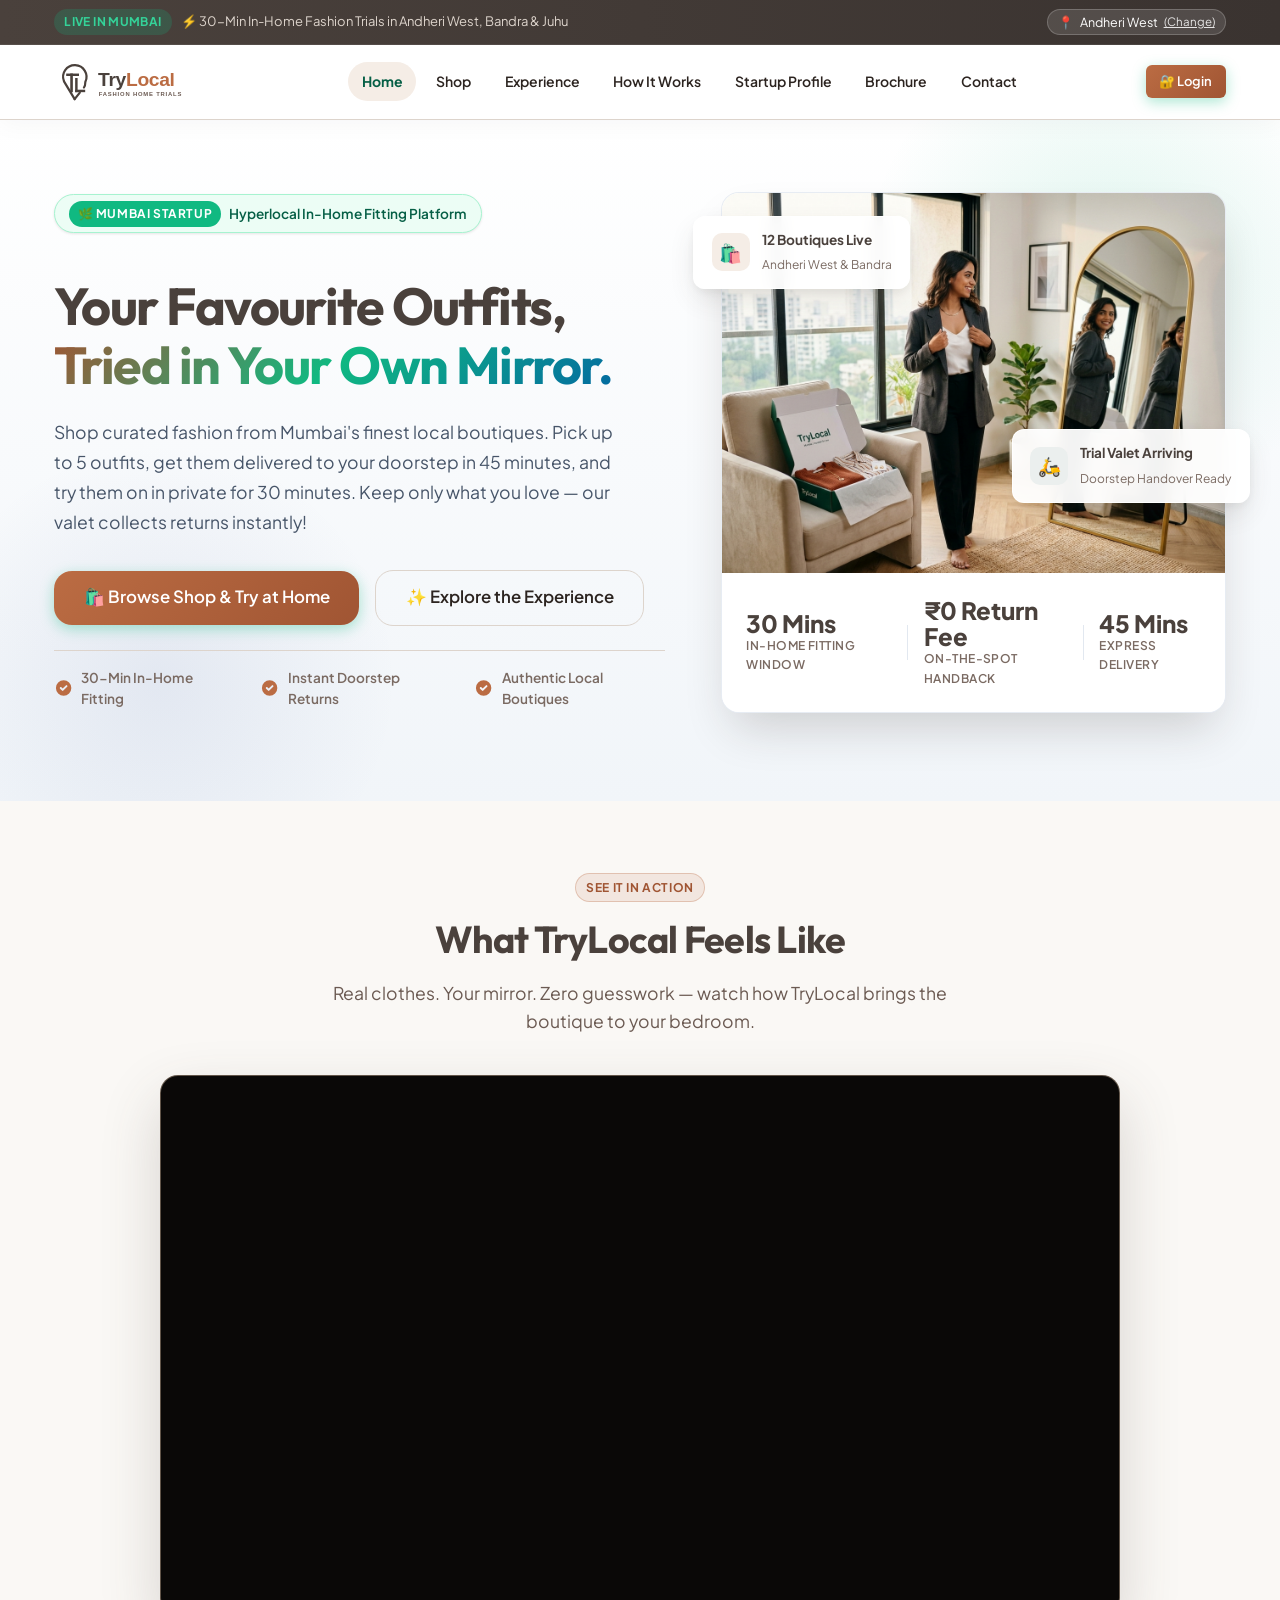
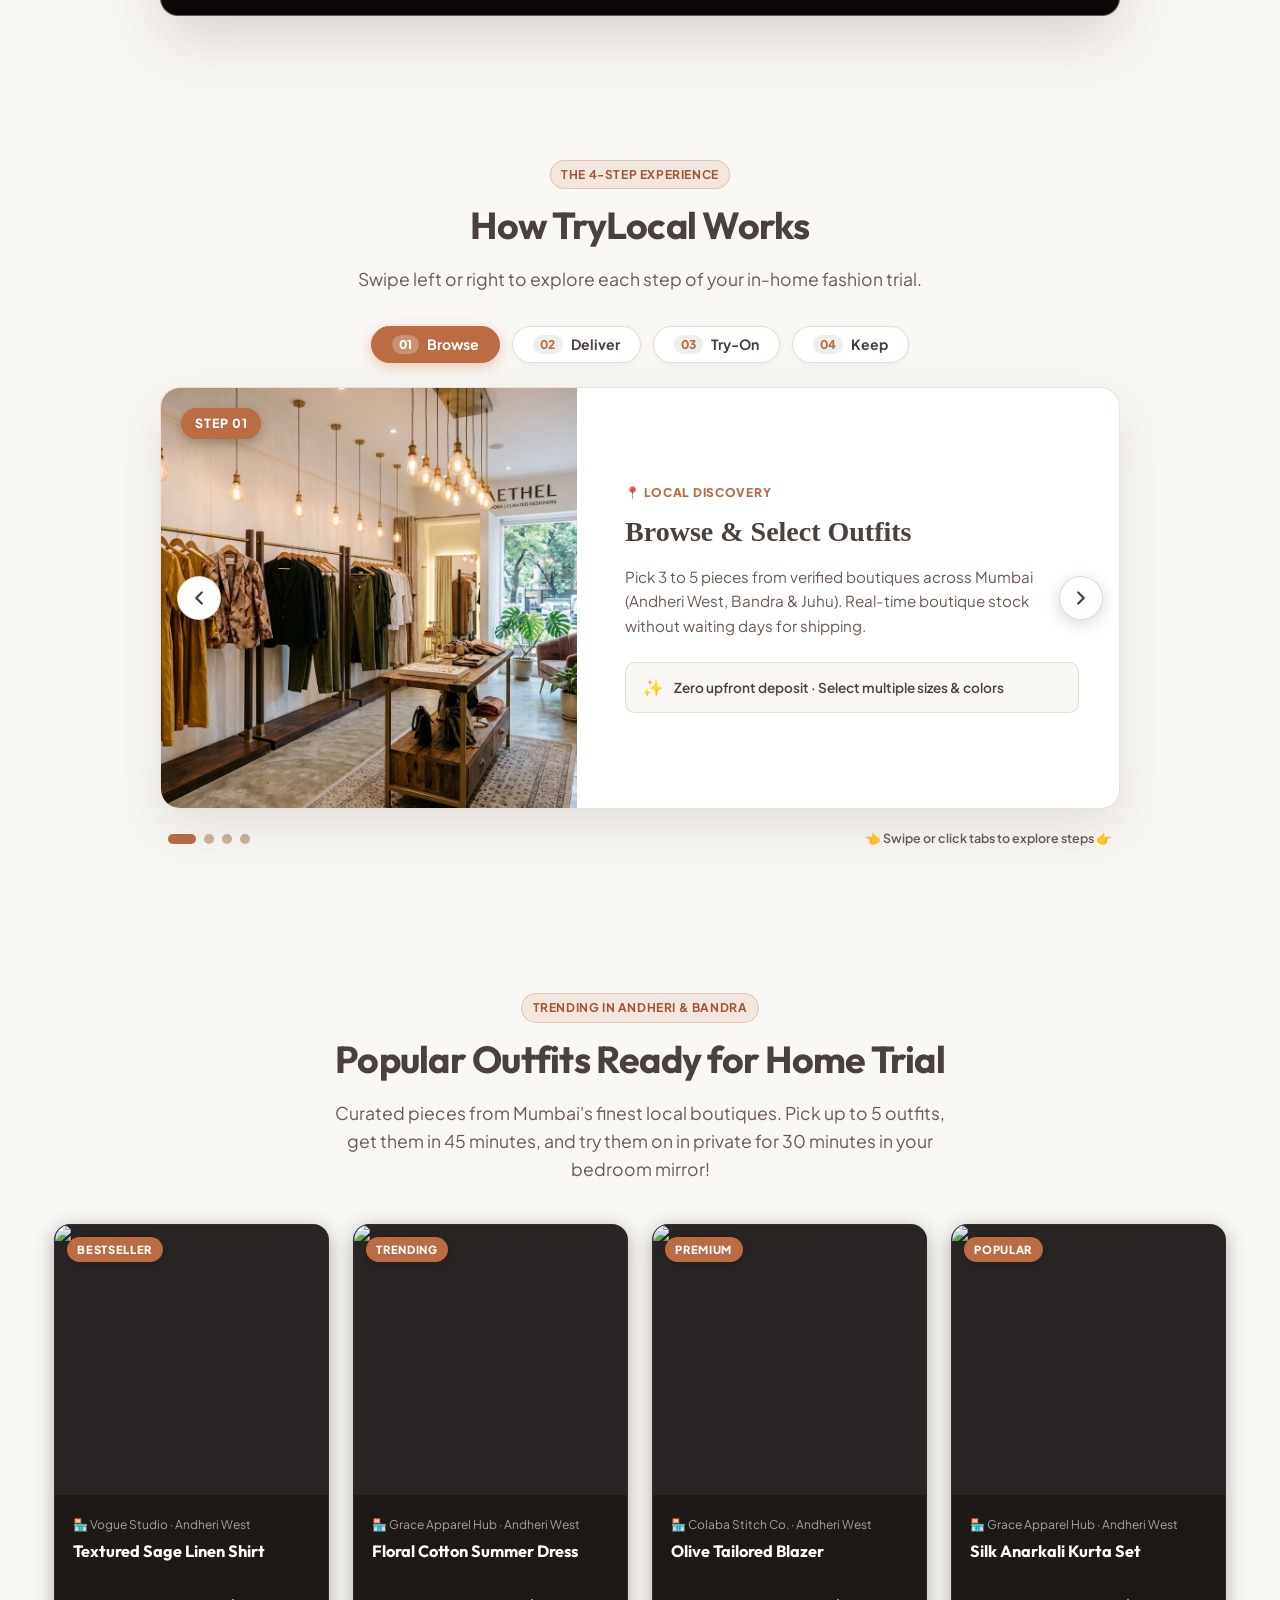
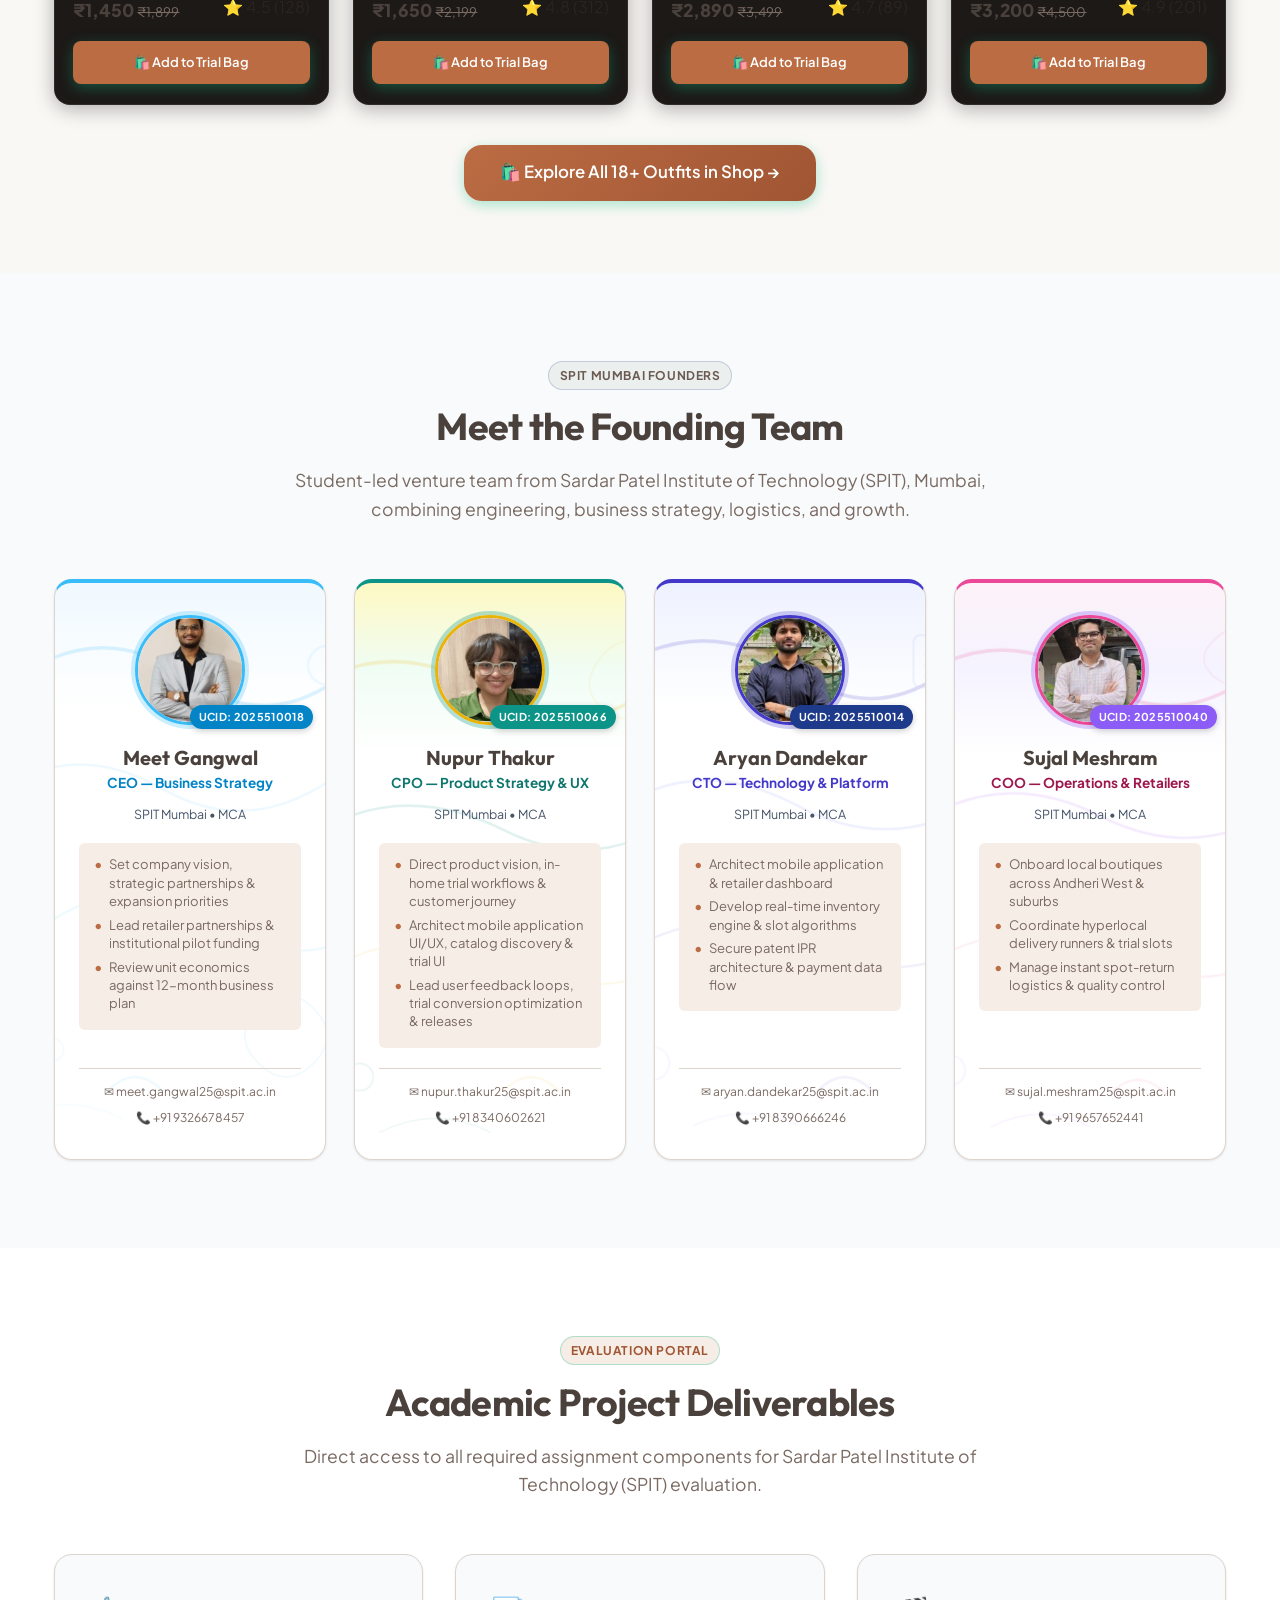
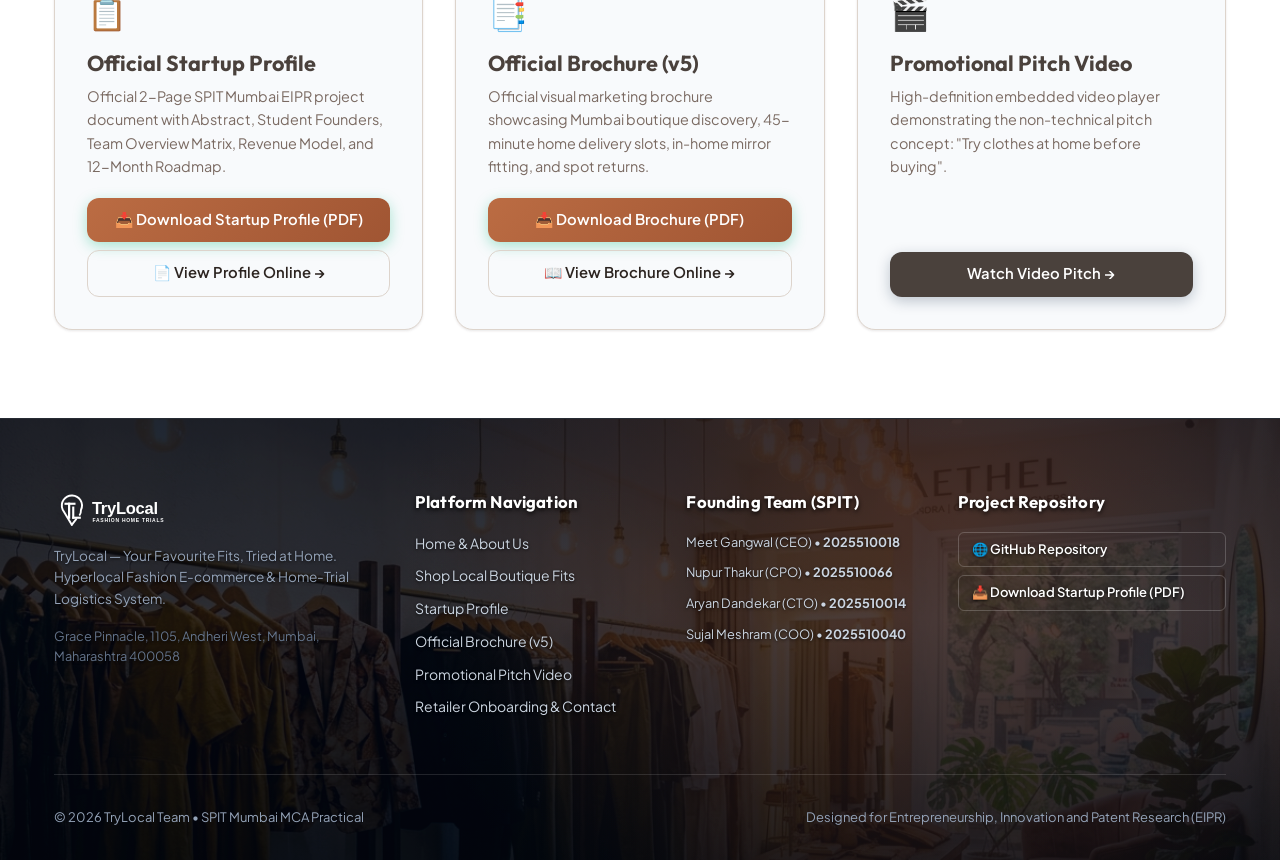
==== commit 27c907f8: "chore: remove chlorovision reference from footer" ====
--- a/index.html
+++ b/index.html
@@ -942,9 +942,7 @@
         <!-- Col 4: Links & GitHub Pages Reference -->
         <div class="footer-col">
           <h4>Project Repository</h4>
-          <p style="font-size:0.825rem; color:#94A3B8; margin-bottom:0.75rem;">
-            Structured similarly to sample reference: <code>chlorovision.github.io</code>
-          </p>
+
           <div style="display:flex; flex-direction:column; gap:0.5rem;">
             <a href="https://github.com/Elenal0/TryLocal" target="_blank" rel="noopener" class="btn btn-sm btn-outline" style="border-color:rgba(255,255,255,0.2); color:#FFFFFF; justify-content:flex-start;">
               <span>🌐 GitHub Repository</span>
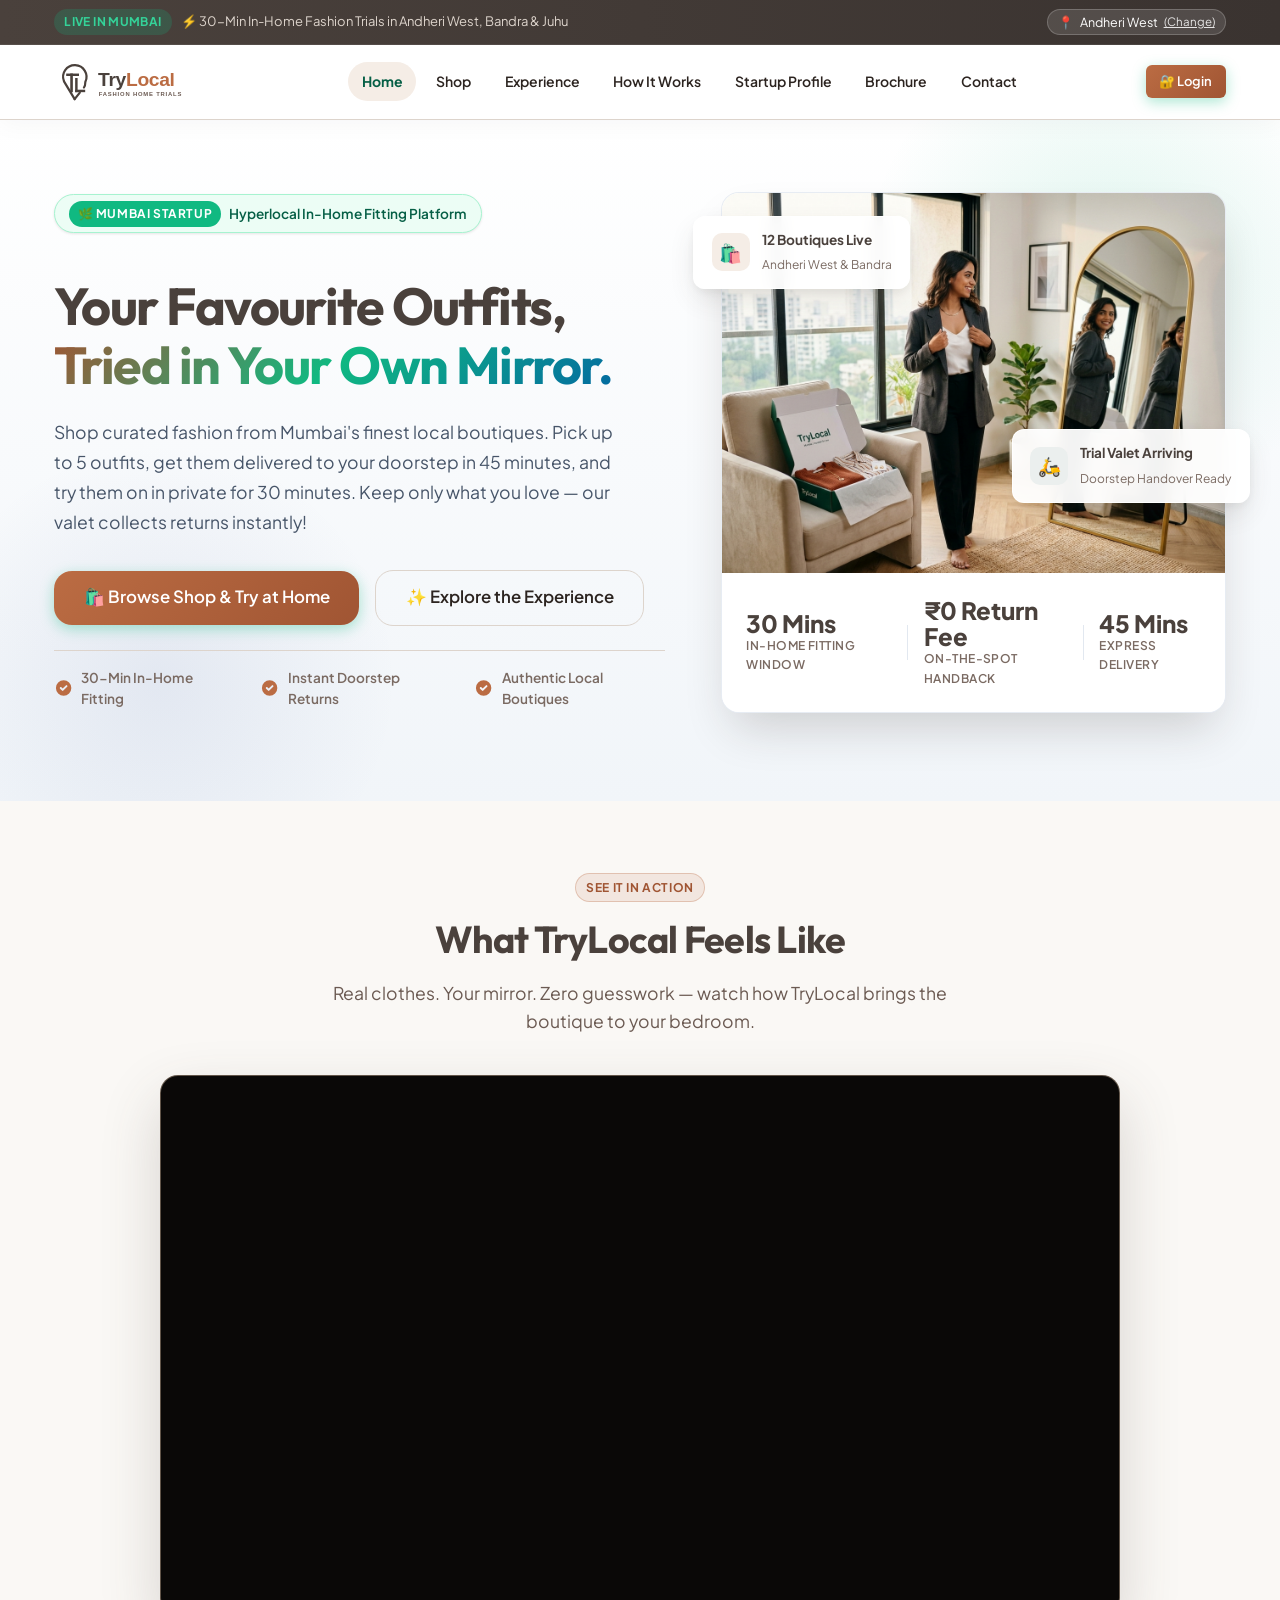
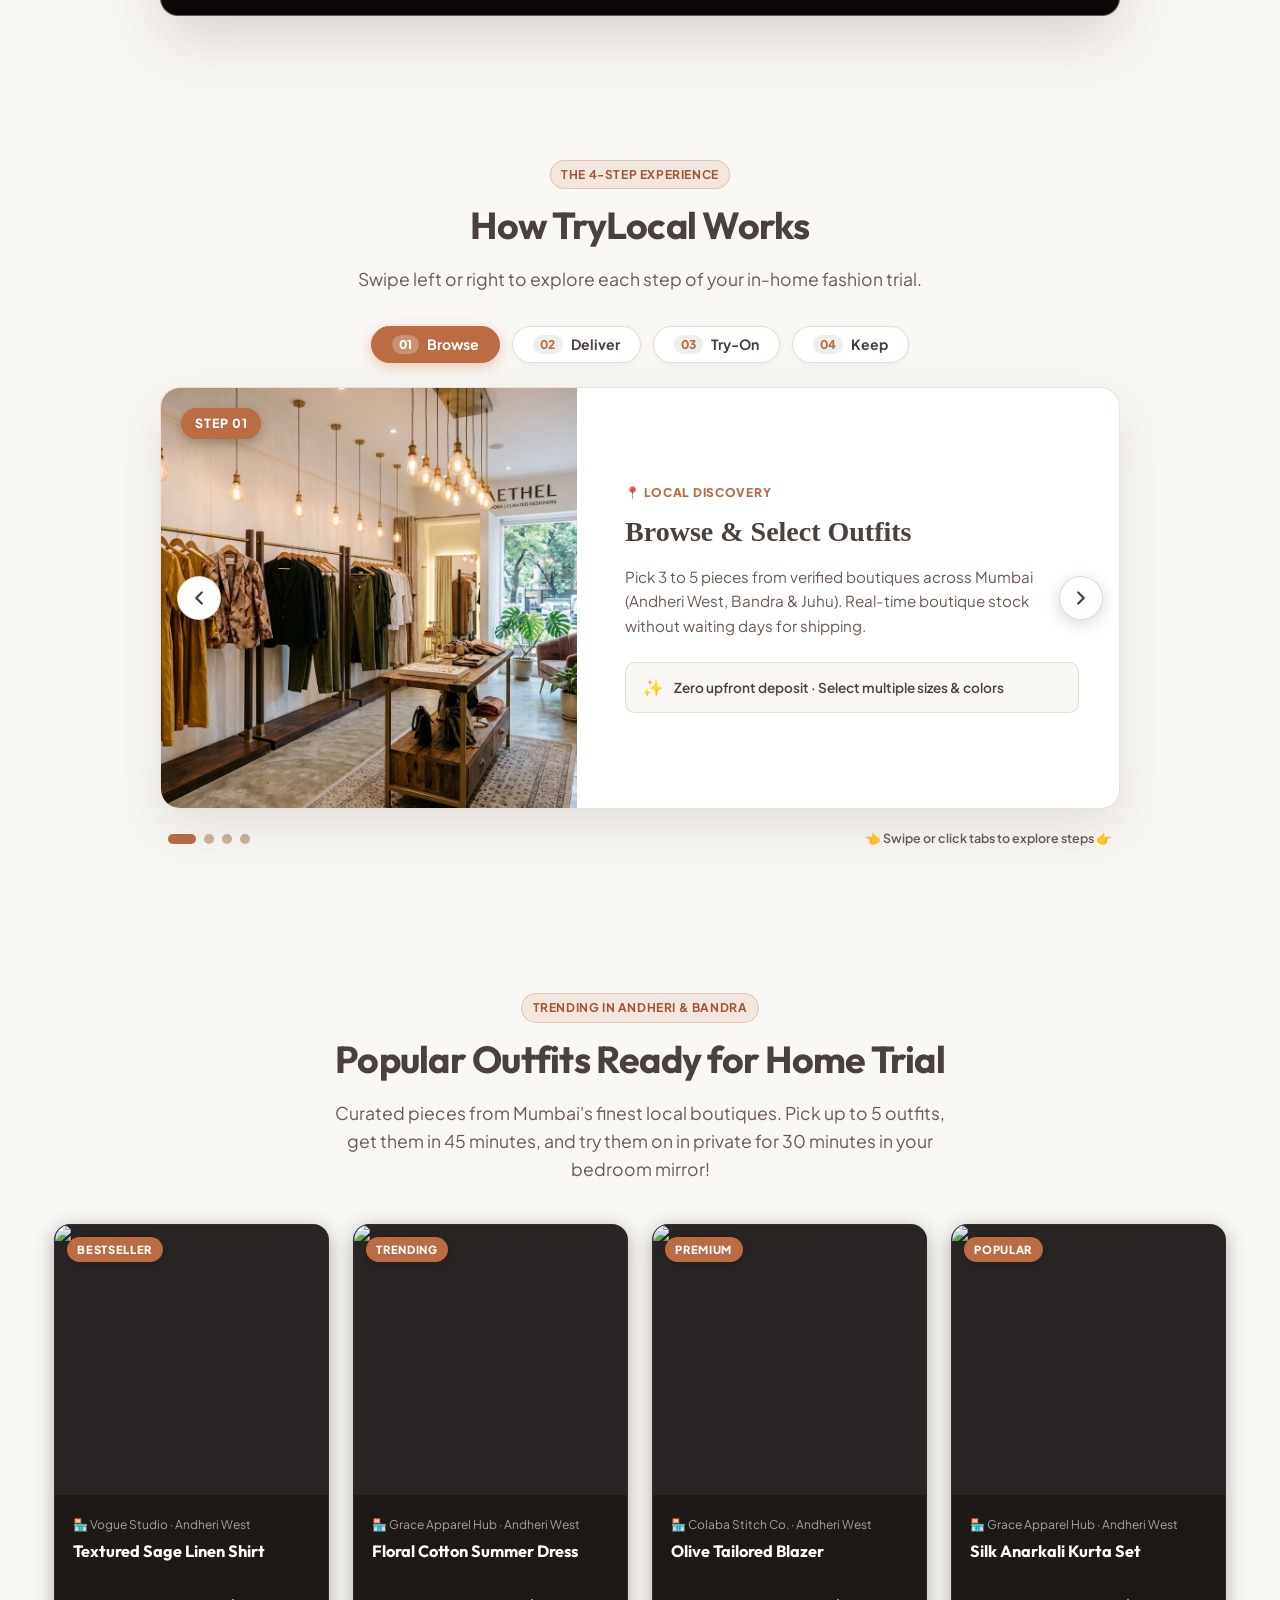
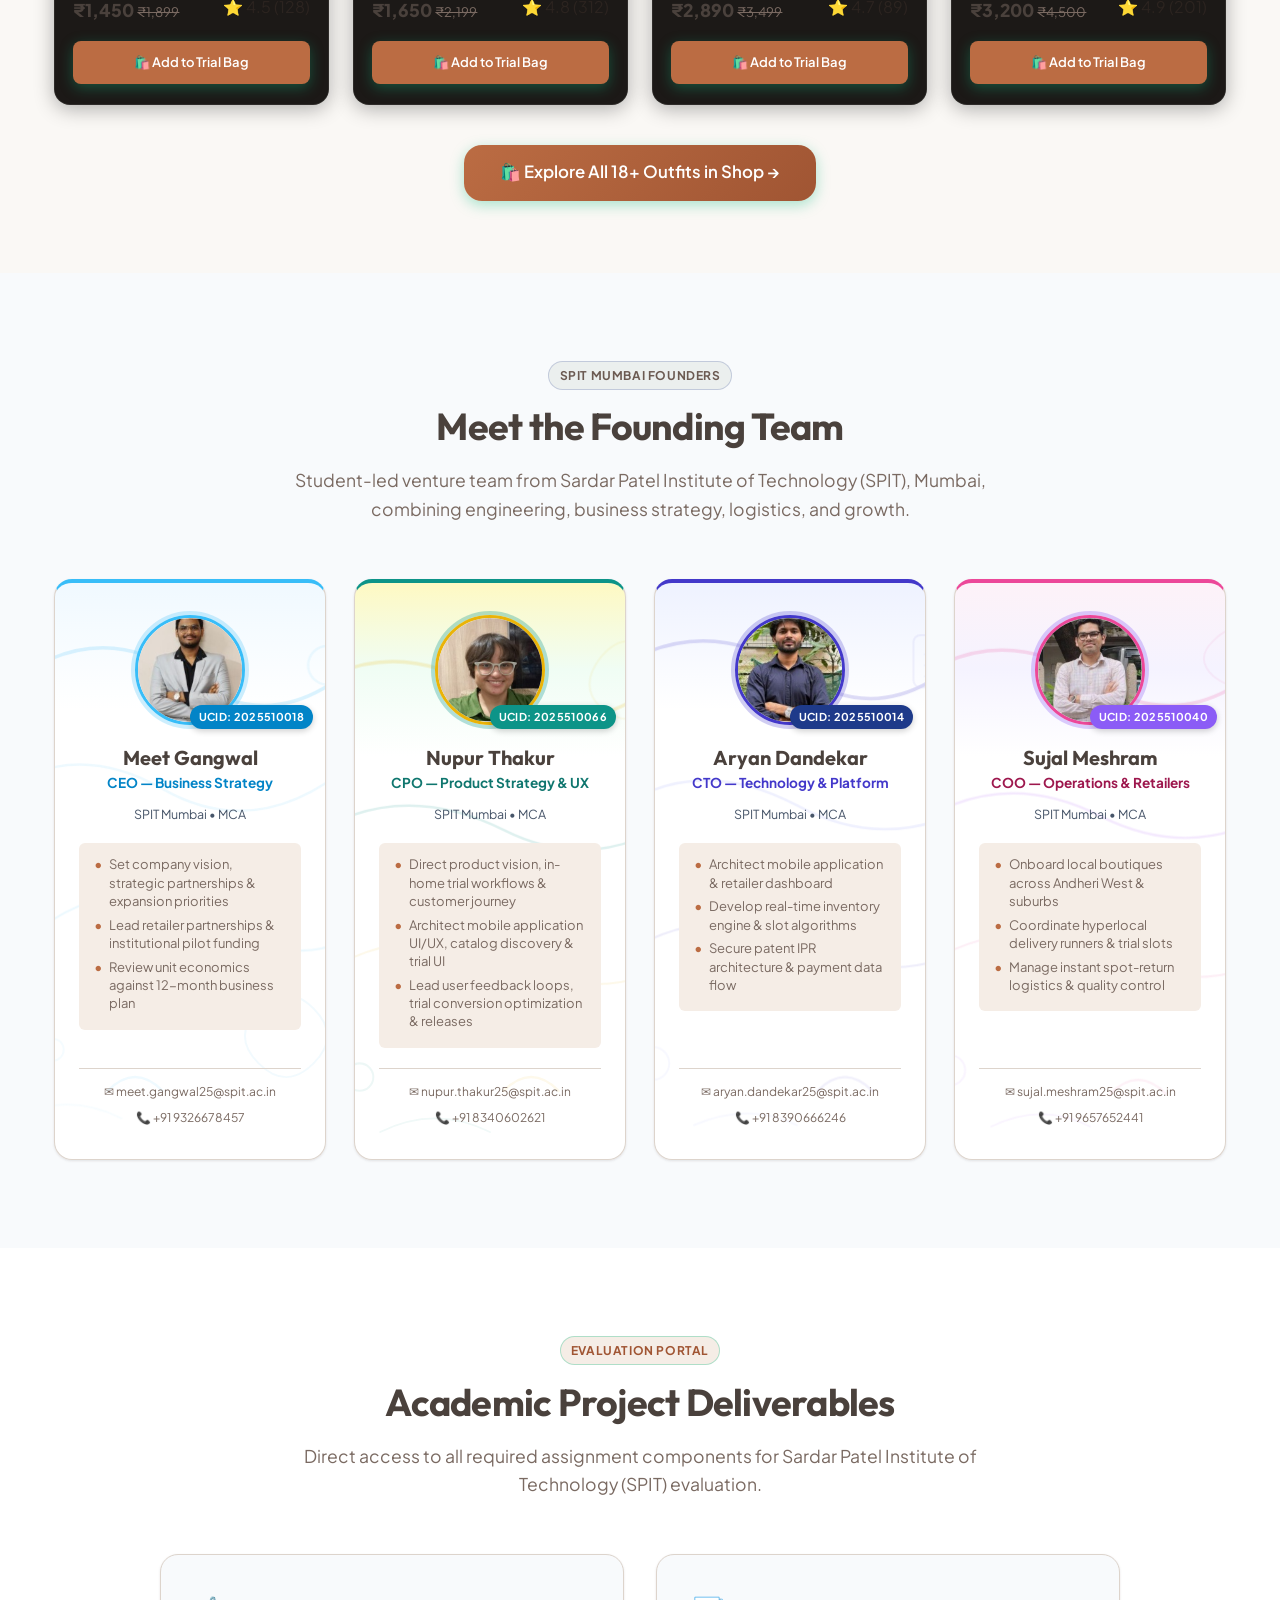
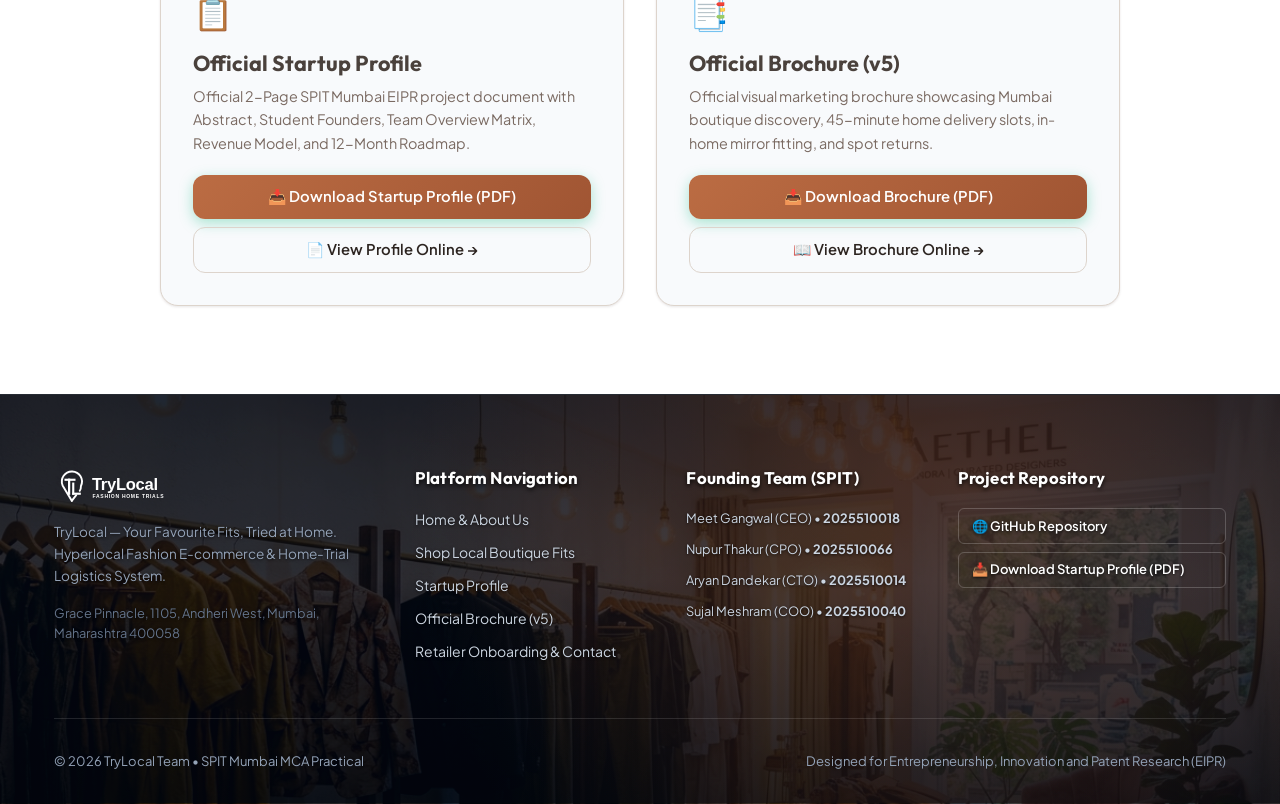
==== commit 926b2a5d: "Update website pages, styling, auth, and shop functionality" ====
--- a/index.html
+++ b/index.html
@@ -11,7 +11,7 @@
   <link rel="icon" type="image/svg+xml" href="assets/logo.svg">
   
   <!-- Stylesheets -->
-  <link rel="stylesheet" href="css/style.css?v=3">
+  <link rel="stylesheet" href="css/style.css?v=5">
   <!-- Leaflet CSS for OpenStreetMap -->
   <link rel="stylesheet" href="https://unpkg.com/leaflet@1.9.4/dist/leaflet.css" integrity="sha256-p4NxAoJBhIIN+hmNHrzRCf9tD/miZyoHS5obTRR9BMY=" crossorigin="">
 </head>
@@ -840,7 +840,7 @@
           </p>
         </div>
 
-        <div style="display:grid; grid-template-columns:repeat(3, 1fr); gap:2rem;">
+        <div style="display:grid; grid-template-columns:repeat(auto-fit, minmax(320px, 1fr)); max-width:960px; margin:0 auto; gap:2rem;">
           <!-- Card 1: Startup Profile -->
           <div style="background:#F8FAFC; border:1px solid var(--border-light); border-radius:var(--radius-lg); padding:2rem; display:flex; flex-direction:column; justify-content:space-between; box-shadow:var(--shadow-sm);">
             <div>
@@ -878,20 +878,6 @@
               </a>
             </div>
           </div>
-
-          <!-- Card 3: Video Demo -->
-          <div style="background:#F8FAFC; border:1px solid var(--border-light); border-radius:var(--radius-lg); padding:2rem; display:flex; flex-direction:column; justify-content:space-between; box-shadow:var(--shadow-sm);">
-            <div>
-              <div style="font-size:2rem; margin-bottom:0.75rem;">🎬</div>
-              <h3 style="font-size:1.35rem; color:var(--color-primary); margin-bottom:0.5rem;">Promotional Pitch Video</h3>
-              <p style="font-size:0.9rem; color:var(--text-muted); line-height:1.6; margin-bottom:1.5rem;">
-                High-definition embedded video player demonstrating the non-technical pitch concept: "Try clothes at home before buying".
-              </p>
-            </div>
-            <a href="video.html" class="btn btn-secondary" style="width:100%;">
-              <span>Watch Video Pitch →</span>
-            </a>
-          </div>
         </div>
       </div>
     </section>
@@ -923,7 +909,6 @@
             <li><a href="shop.html">Shop Local Boutique Fits</a></li>
             <li><a href="profile.html">Startup Profile</a></li>
             <li><a href="brochure.html">Official Brochure (v5)</a></li>
-            <li><a href="video.html">Promotional Pitch Video</a></li>
             <li><a href="contact.html">Retailer Onboarding &amp; Contact</a></li>
           </ul>
         </div>
@@ -962,7 +947,7 @@
   </footer>
 
   <!-- Scripts -->
-  <script src="js/auth.js"></script>
-  <script src="js/main.js"></script>
+  <script src="js/auth.js?v=5"></script>
+  <script src="js/main.js?v=5"></script>
 </body>
 </html>
--- a/css/style.css
+++ b/css/style.css
@@ -4719,3 +4719,109 @@
   }
 }
 
+/* ==========================================================================
+   Persistent Floating Go to Cart Button (bottom-right of visible screen)
+   ========================================================================== */
+.floating-cart-pill {
+  position: fixed !important;
+  bottom: 28px !important;
+  right: 28px !important;
+  z-index: 999999 !important;
+  display: inline-flex !important;
+  align-items: center !important;
+  gap: 0.65rem !important;
+  background: linear-gradient(135deg, #BB6C43 0%, #8C4020 100%) !important;
+  color: #FFFFFF !important;
+  text-decoration: none !important;
+  padding: 0.85rem 1.35rem !important;
+  border-radius: 9999px !important;
+  font-weight: 700 !important;
+  font-size: 0.95rem !important;
+  box-shadow: 0 12px 32px rgba(187, 108, 67, 0.5), 0 4px 14px rgba(0,0,0,0.3) !important;
+  border: 1.5px solid rgba(255, 255, 255, 0.28) !important;
+  cursor: pointer !important;
+  transition: transform 0.25s cubic-bezier(0.16,1,0.3,1), box-shadow 0.25s ease !important;
+  backdrop-filter: blur(10px) !important;
+  font-family: inherit !important;
+}
+.floating-cart-pill:hover {
+  transform: translateY(-3px) scale(1.04) !important;
+  box-shadow: 0 16px 40px rgba(187, 108, 67, 0.65), 0 6px 16px rgba(0,0,0,0.35) !important;
+  color: #FFFFFF !important;
+}
+.floating-cart-pill.pulse {
+  animation: floatCartPulse 0.42s cubic-bezier(0.16, 1, 0.3, 1) !important;
+}
+@keyframes floatCartPulse {
+  0% { transform: scale(1); }
+  50% { transform: scale(1.15); }
+  100% { transform: scale(1); }
+}
+@media (max-width: 640px) {
+  .floating-cart-pill {
+    bottom: 20px !important;
+    right: 18px !important;
+    padding: 0.75rem 1.15rem !important;
+    font-size: 0.88rem !important;
+  }
+}
+
+/* ==========================================================================
+   Trial Booking Success Modal Overlay
+   ========================================================================== */
+.trial-success-overlay {
+  position: fixed;
+  inset: 0;
+  z-index: 10000;
+  background: rgba(15, 12, 10, 0.72);
+  backdrop-filter: blur(6px);
+  display: flex;
+  align-items: center;
+  justify-content: center;
+  opacity: 0;
+  transition: opacity 0.3s ease;
+  padding: 1rem;
+}
+.trial-success-overlay.visible { opacity: 1; }
+.trial-success-box {
+  background: #FFFFFF;
+  border-radius: 20px;
+  padding: 2.5rem 2rem;
+  max-width: 420px;
+  width: 100%;
+  text-align: center;
+  box-shadow: 0 32px 80px rgba(0,0,0,0.35);
+  transform: scale(0.88);
+  transition: transform 0.38s cubic-bezier(0.16, 1, 0.3, 1);
+}
+.trial-success-overlay.visible .trial-success-box { transform: scale(1); }
+.trial-success-anim {
+  font-size: 4rem;
+  margin-bottom: 0.75rem;
+  animation: popIn 0.5s cubic-bezier(0.16, 1, 0.3, 1) 0.1s both;
+}
+@keyframes popIn { from { transform: scale(0); } to { transform: scale(1); } }
+.trial-success-title { font-size: 1.85rem; font-weight: 800; color: #1E293B; margin-bottom: 0.4rem; }
+.trial-success-msg { font-size: 0.95rem; color: #475569; margin-bottom: 1.5rem; }
+.trial-success-detail {
+  background: #F8FAFC;
+  border: 1px solid #E2E8F0;
+  border-radius: 12px;
+  padding: 1rem 1.25rem;
+  margin-bottom: 1.25rem;
+  text-align: left;
+  display: flex;
+  flex-direction: column;
+  gap: 0.6rem;
+}
+.tsd-row { display: flex; justify-content: space-between; align-items: center; font-size: 0.88rem; color: #475569; }
+.tsd-row strong { color: #1E293B; font-weight: 700; }
+.trial-success-note {
+  font-size: 0.8rem;
+  color: #64748B;
+  line-height: 1.55;
+  border-top: 1px solid #E2E8F0;
+  padding-top: 1rem;
+  margin-top: 0.5rem;
+}
+
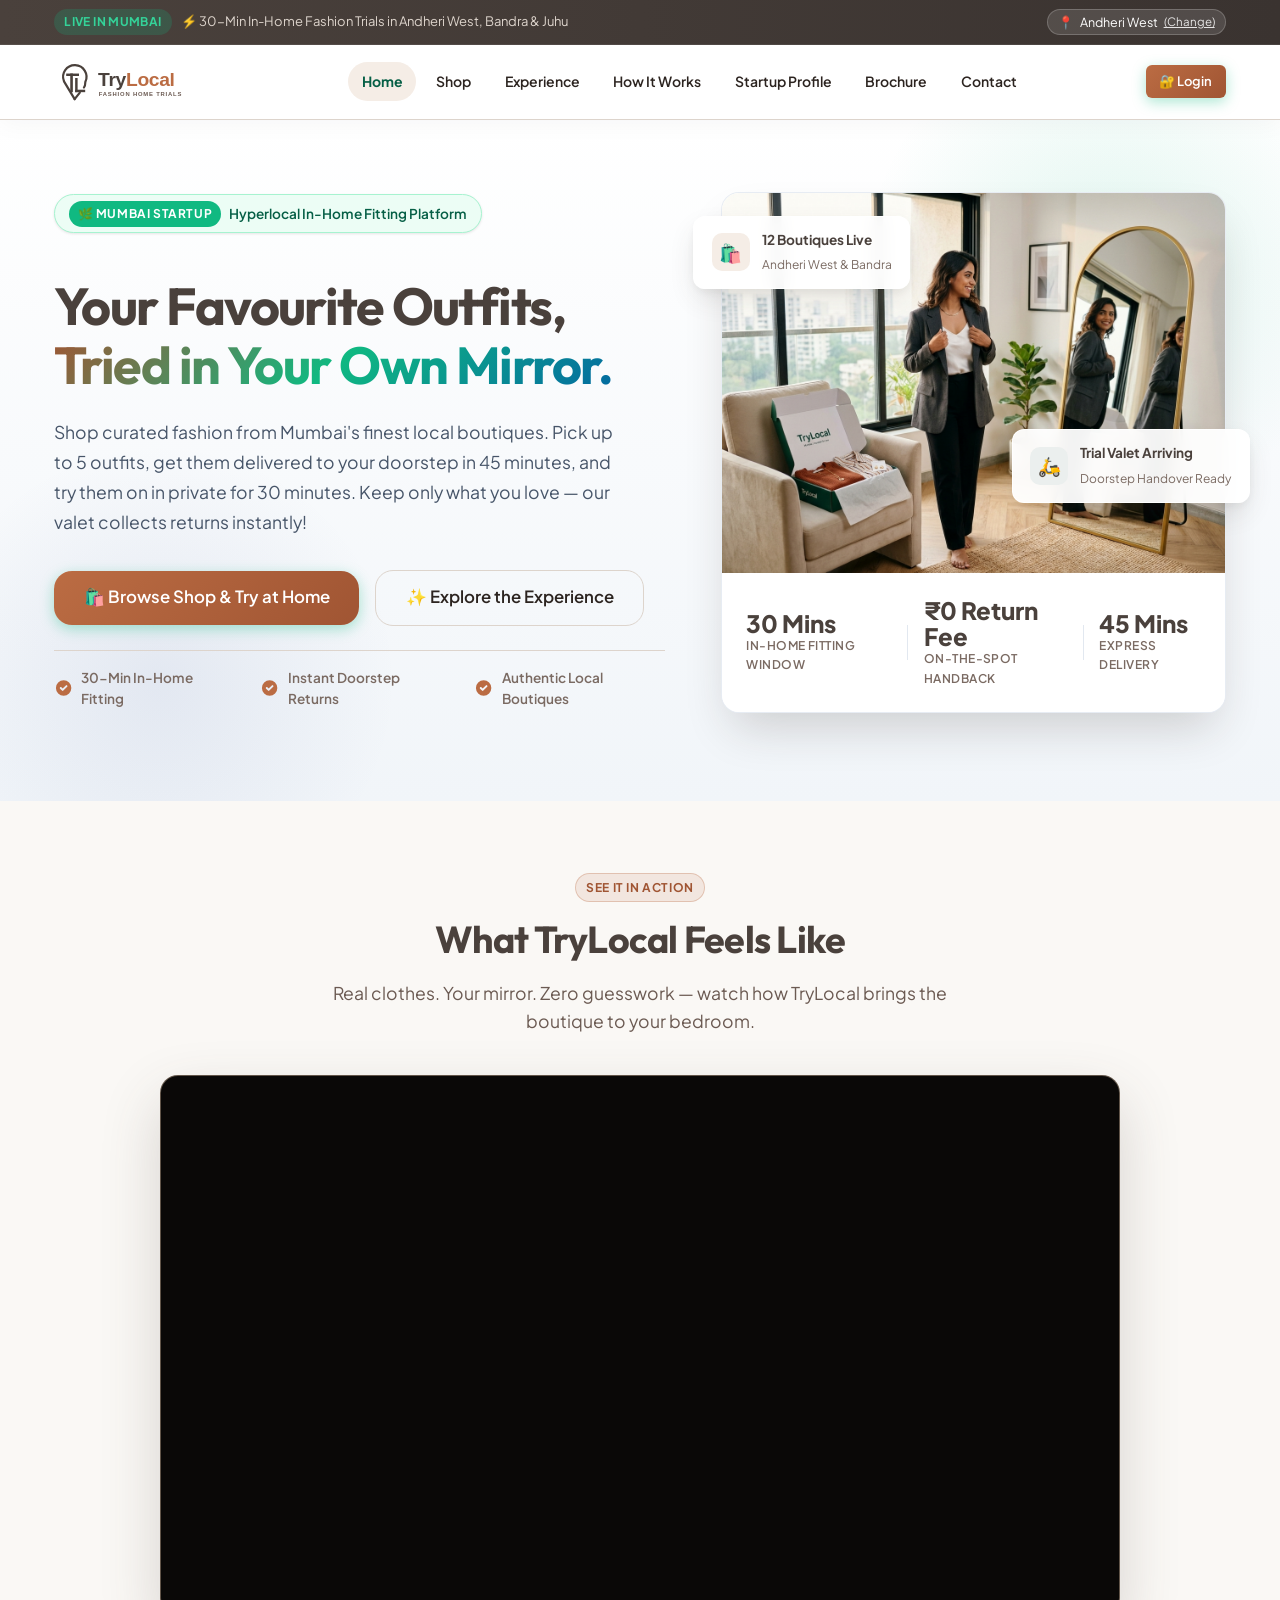
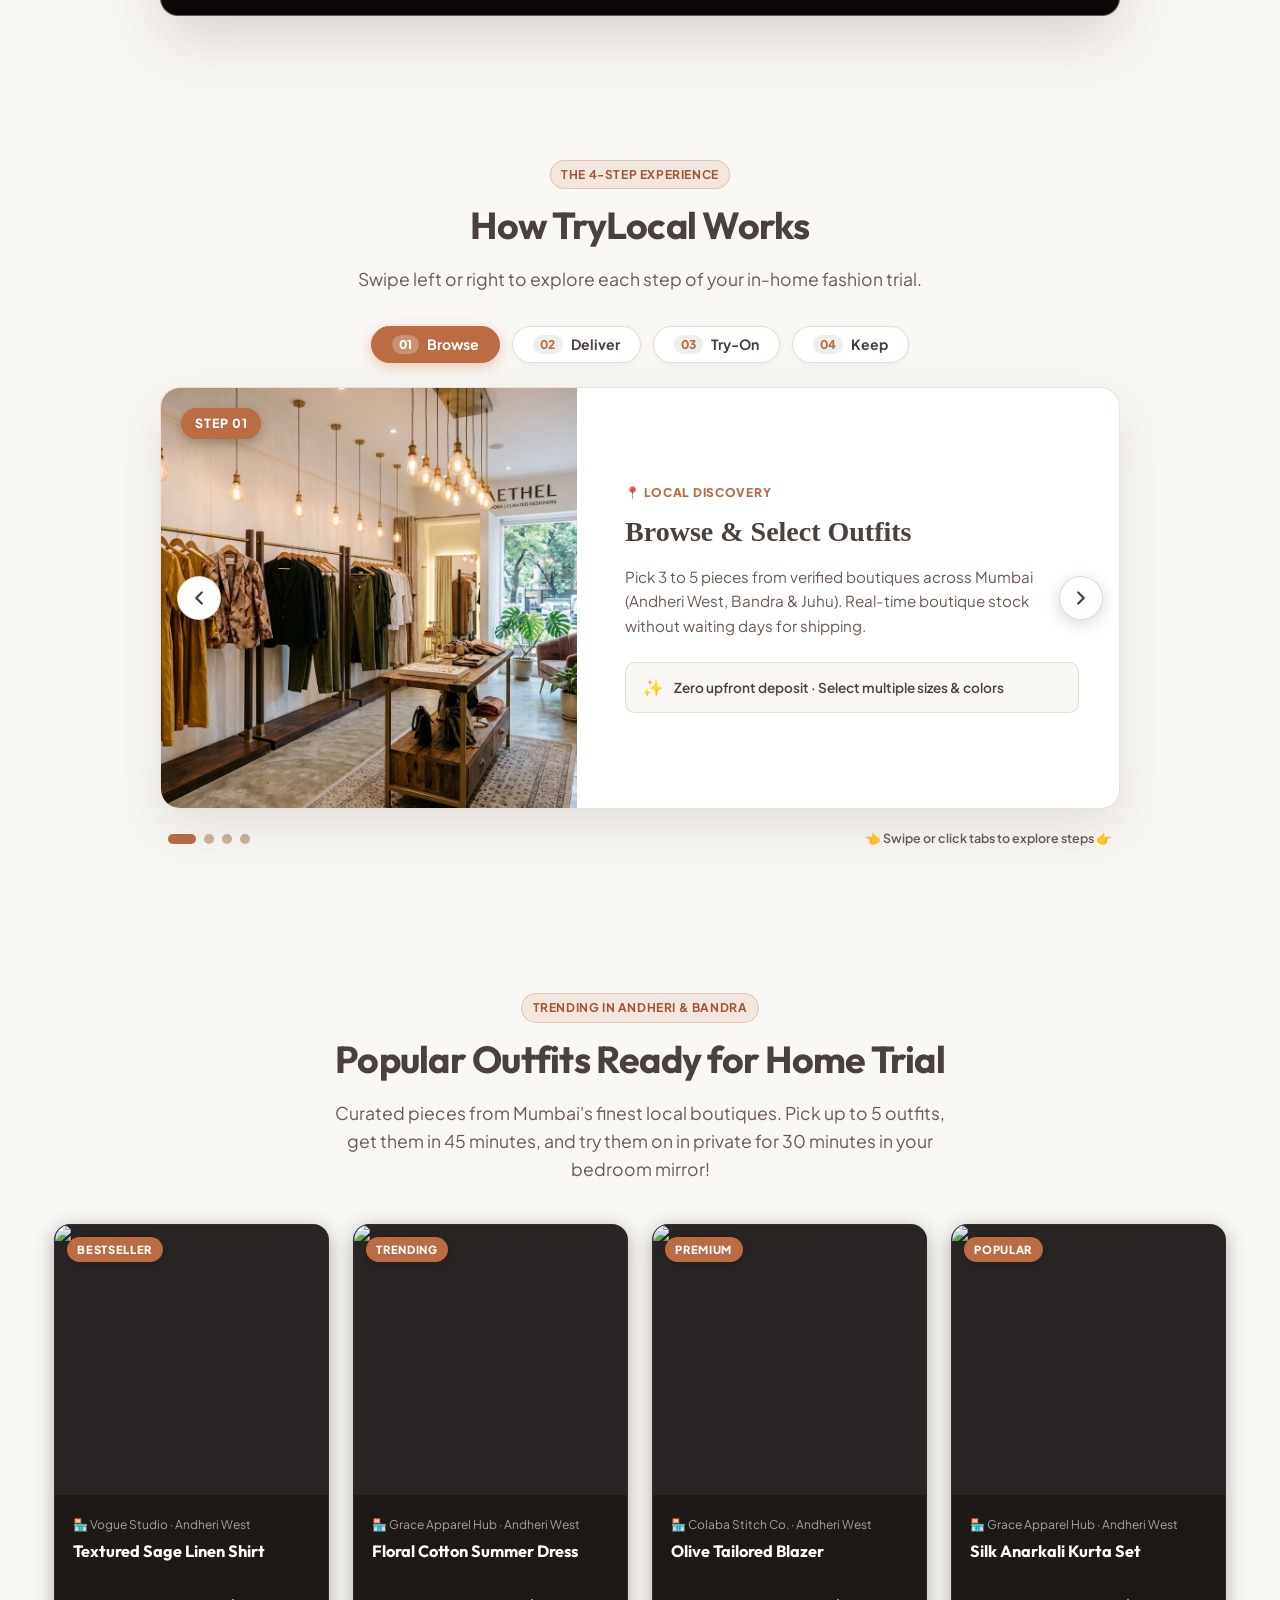
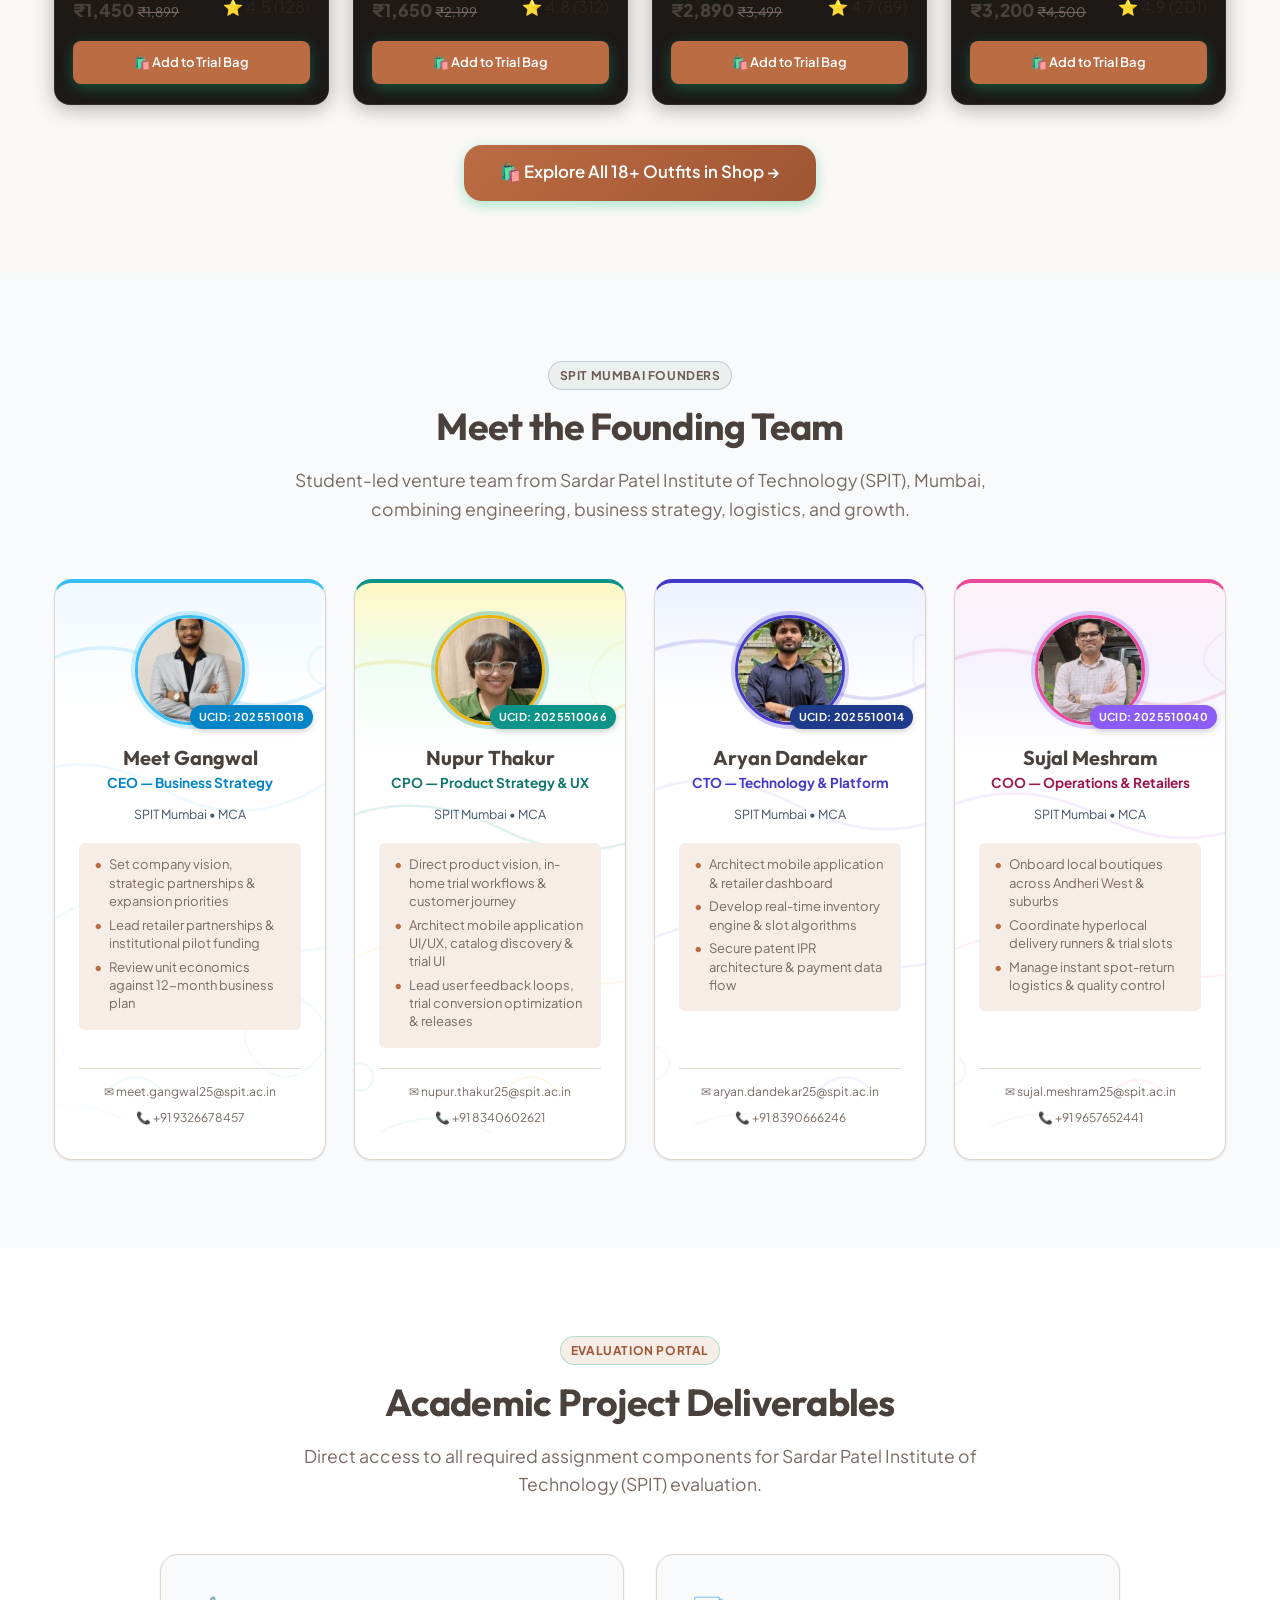
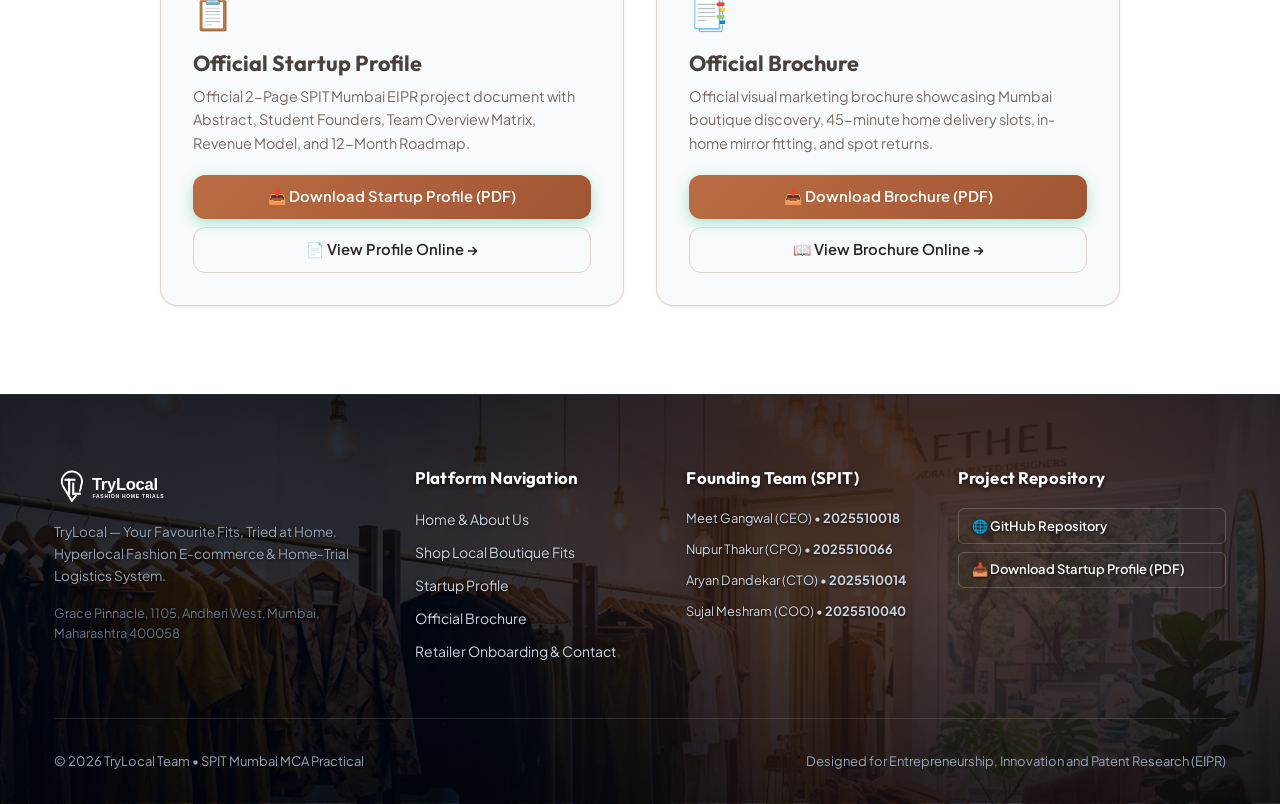
==== commit ae320409: "Remove (v5) from Official Brochure titles and references" ====
--- a/index.html
+++ b/index.html
@@ -864,7 +864,7 @@
           <div style="background:#F8FAFC; border:1px solid var(--border-light); border-radius:var(--radius-lg); padding:2rem; display:flex; flex-direction:column; justify-content:space-between; box-shadow:var(--shadow-sm);">
             <div>
               <div style="font-size:2rem; margin-bottom:0.75rem;">📑</div>
-              <h3 style="font-size:1.35rem; color:var(--color-primary); margin-bottom:0.5rem;">Official Brochure (v5)</h3>
+              <h3 style="font-size:1.35rem; color:var(--color-primary); margin-bottom:0.5rem;">Official Brochure</h3>
               <p style="font-size:0.9rem; color:var(--text-muted); line-height:1.6; margin-bottom:1.25rem;">
                 Official visual marketing brochure showcasing Mumbai boutique discovery, 45-minute home delivery slots, in-home mirror fitting, and spot returns.
               </p>
@@ -908,7 +908,7 @@
             <li><a href="index.html">Home &amp; About Us</a></li>
             <li><a href="shop.html">Shop Local Boutique Fits</a></li>
             <li><a href="profile.html">Startup Profile</a></li>
-            <li><a href="brochure.html">Official Brochure (v5)</a></li>
+            <li><a href="brochure.html">Official Brochure</a></li>
             <li><a href="contact.html">Retailer Onboarding &amp; Contact</a></li>
           </ul>
         </div>
